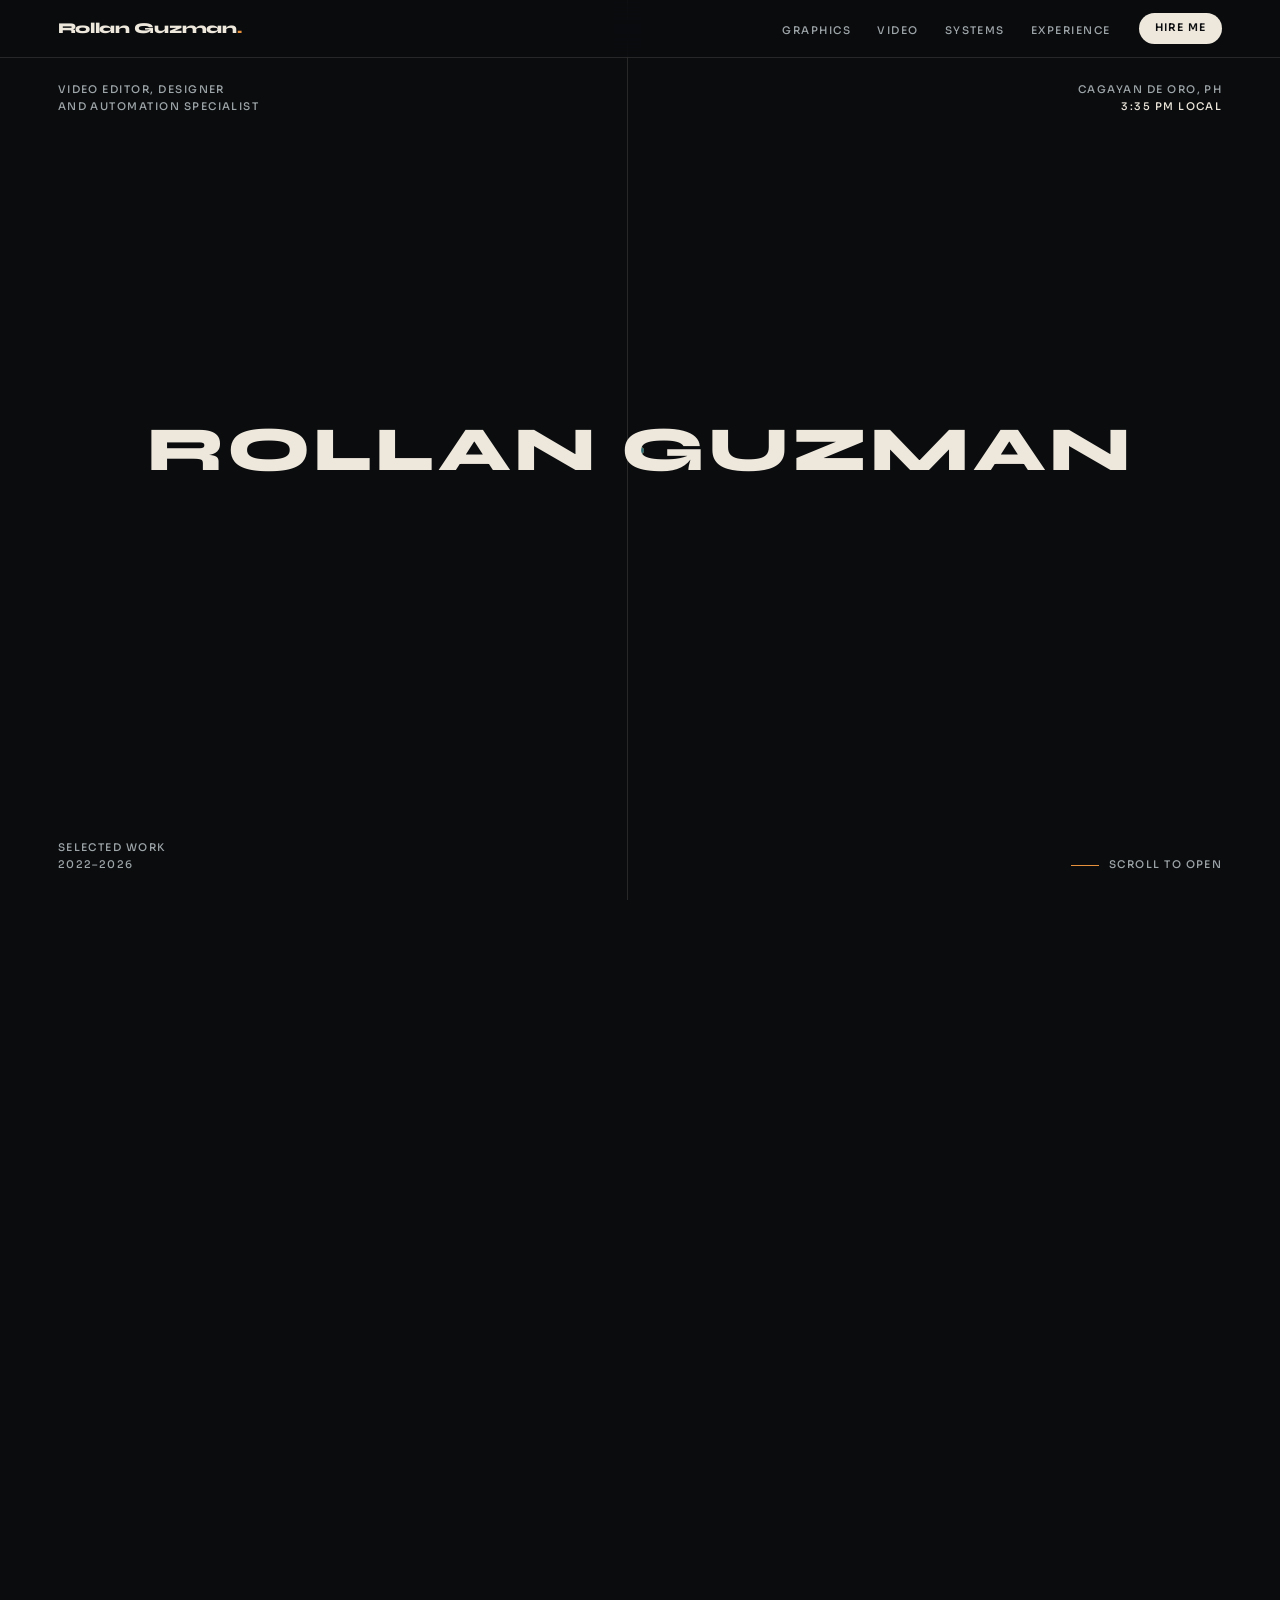
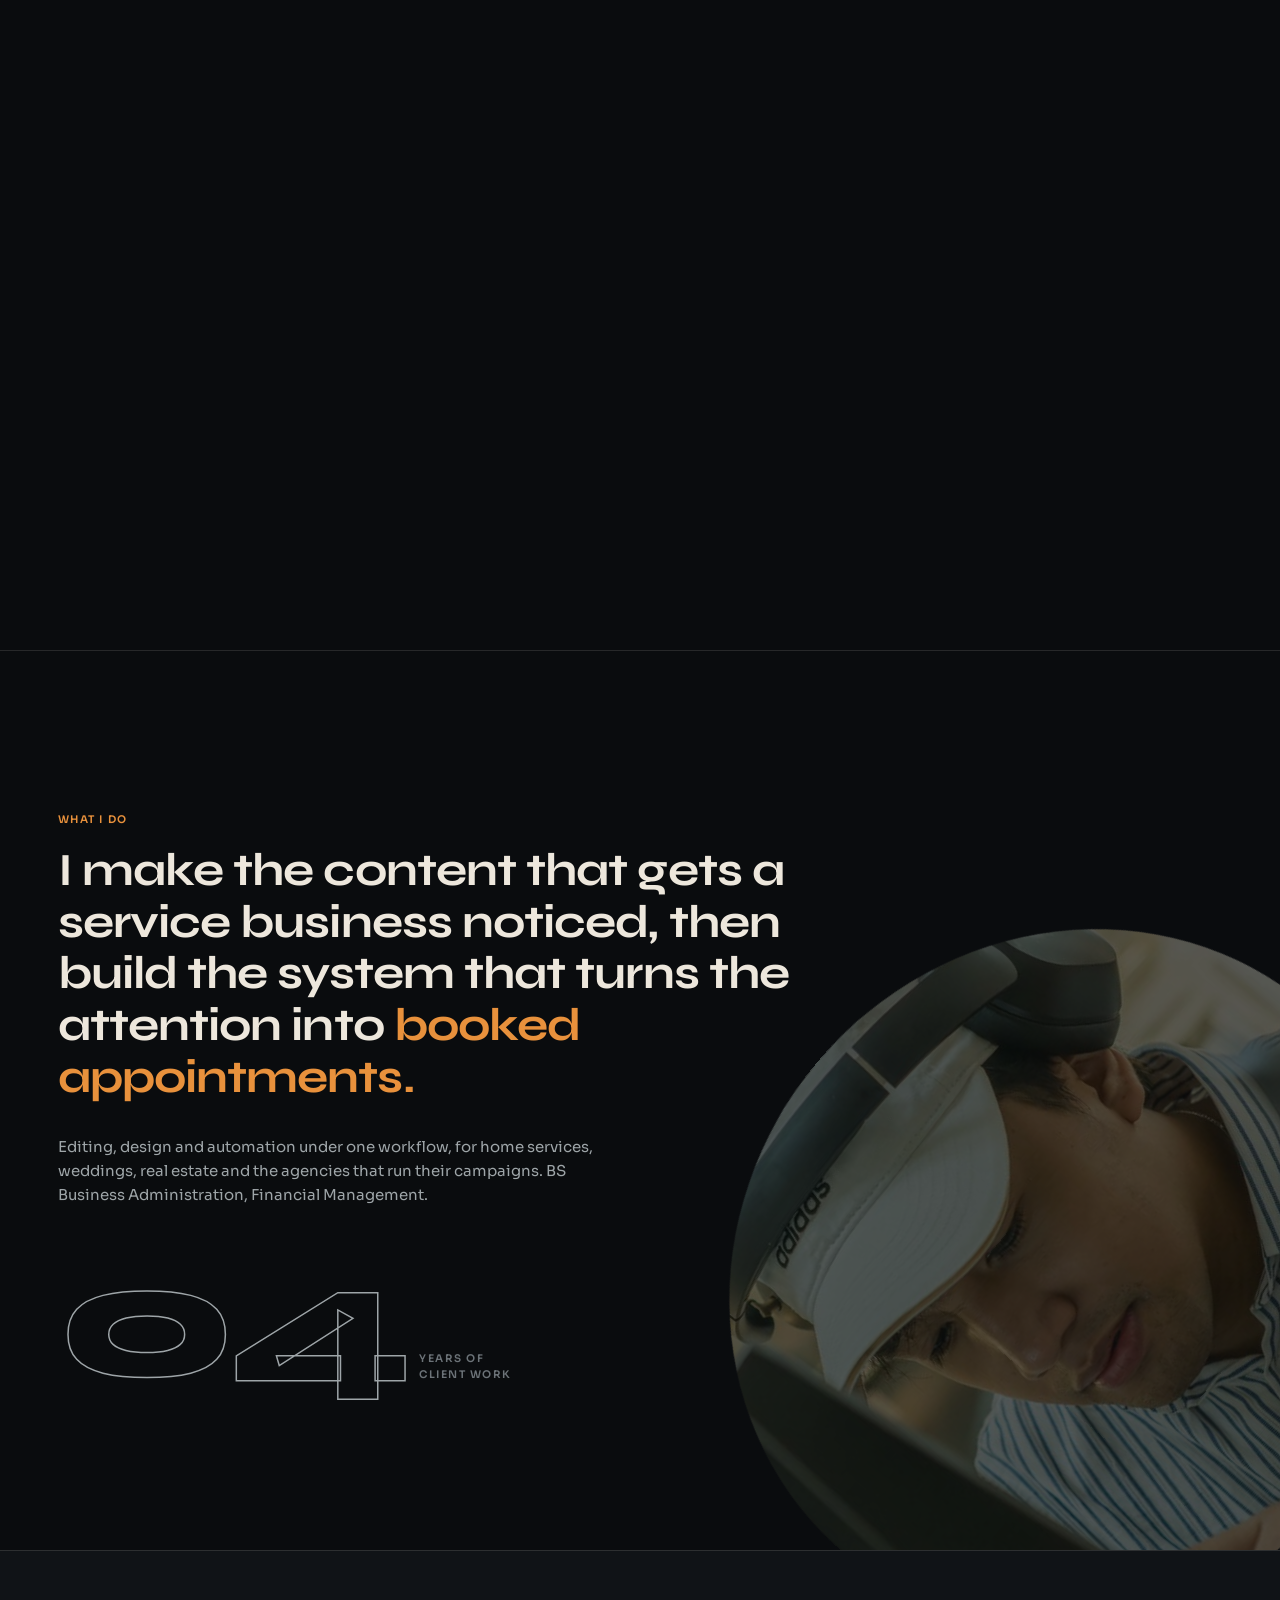
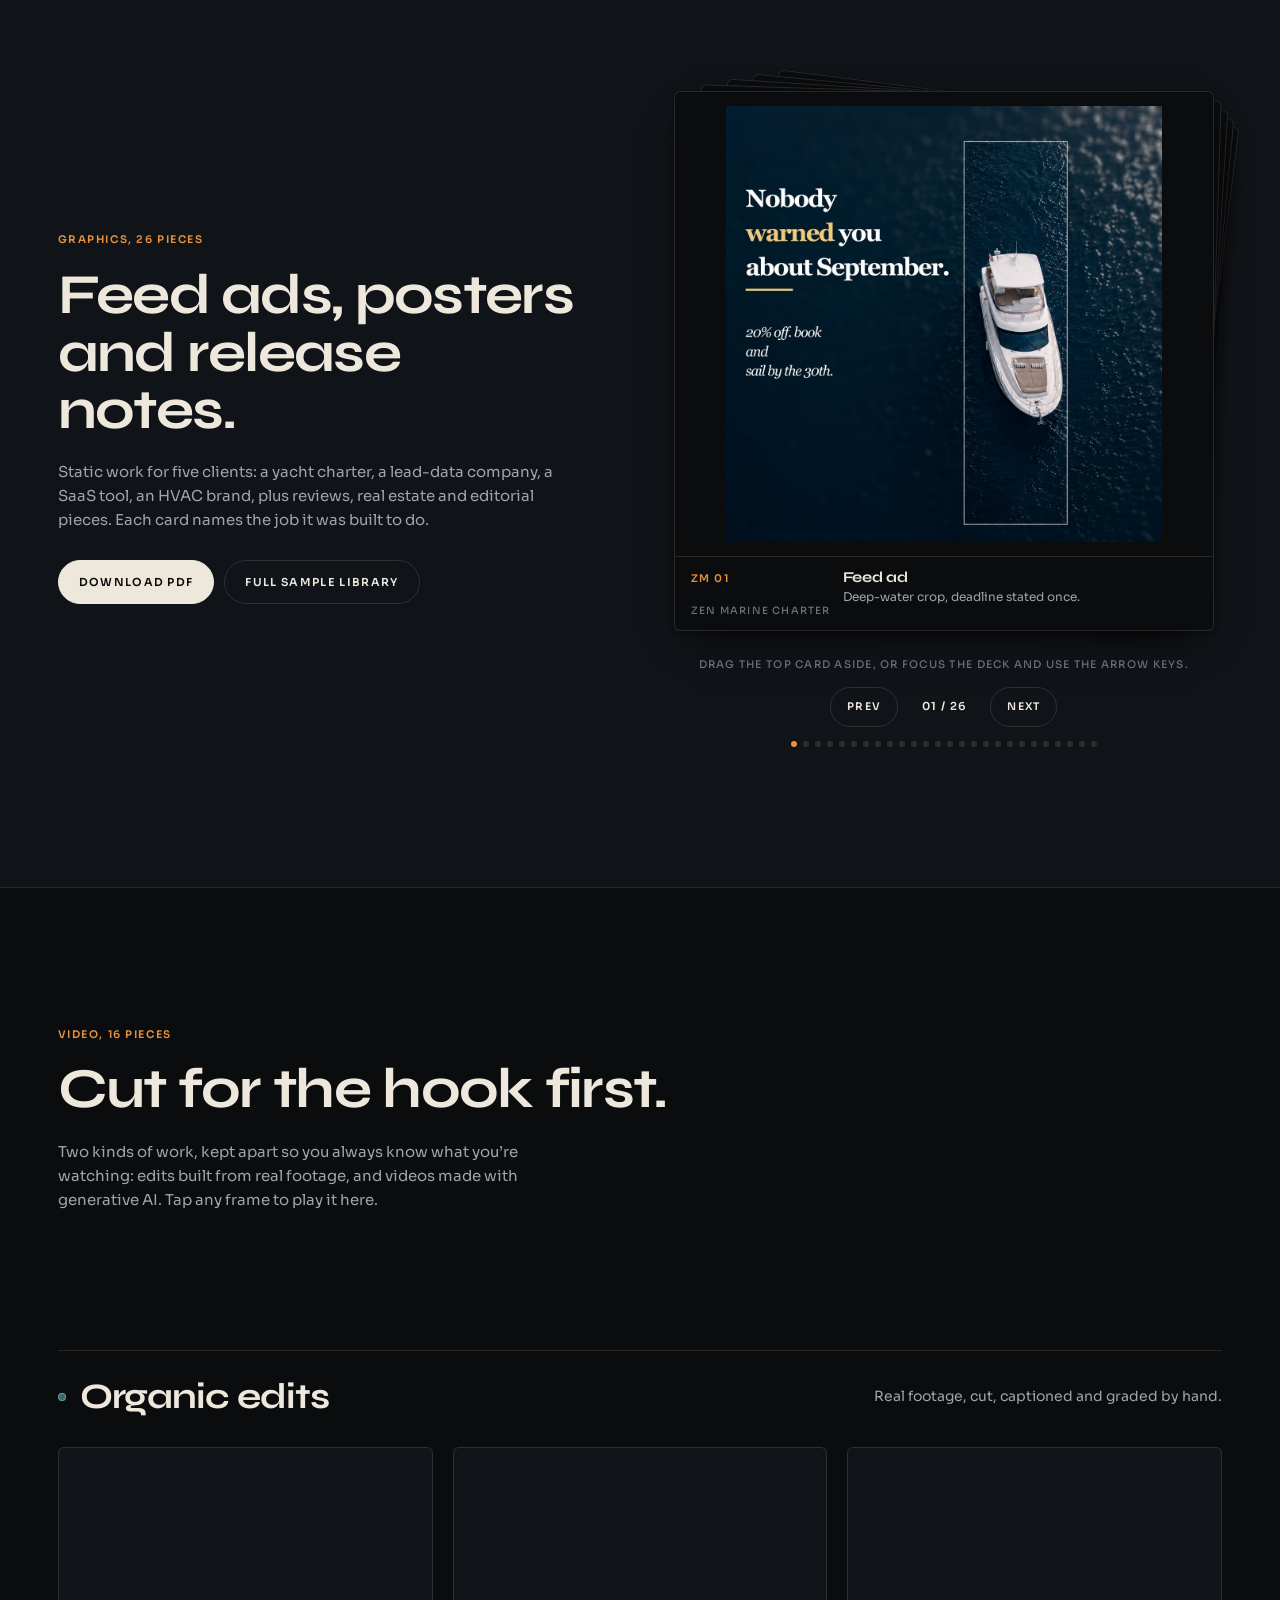
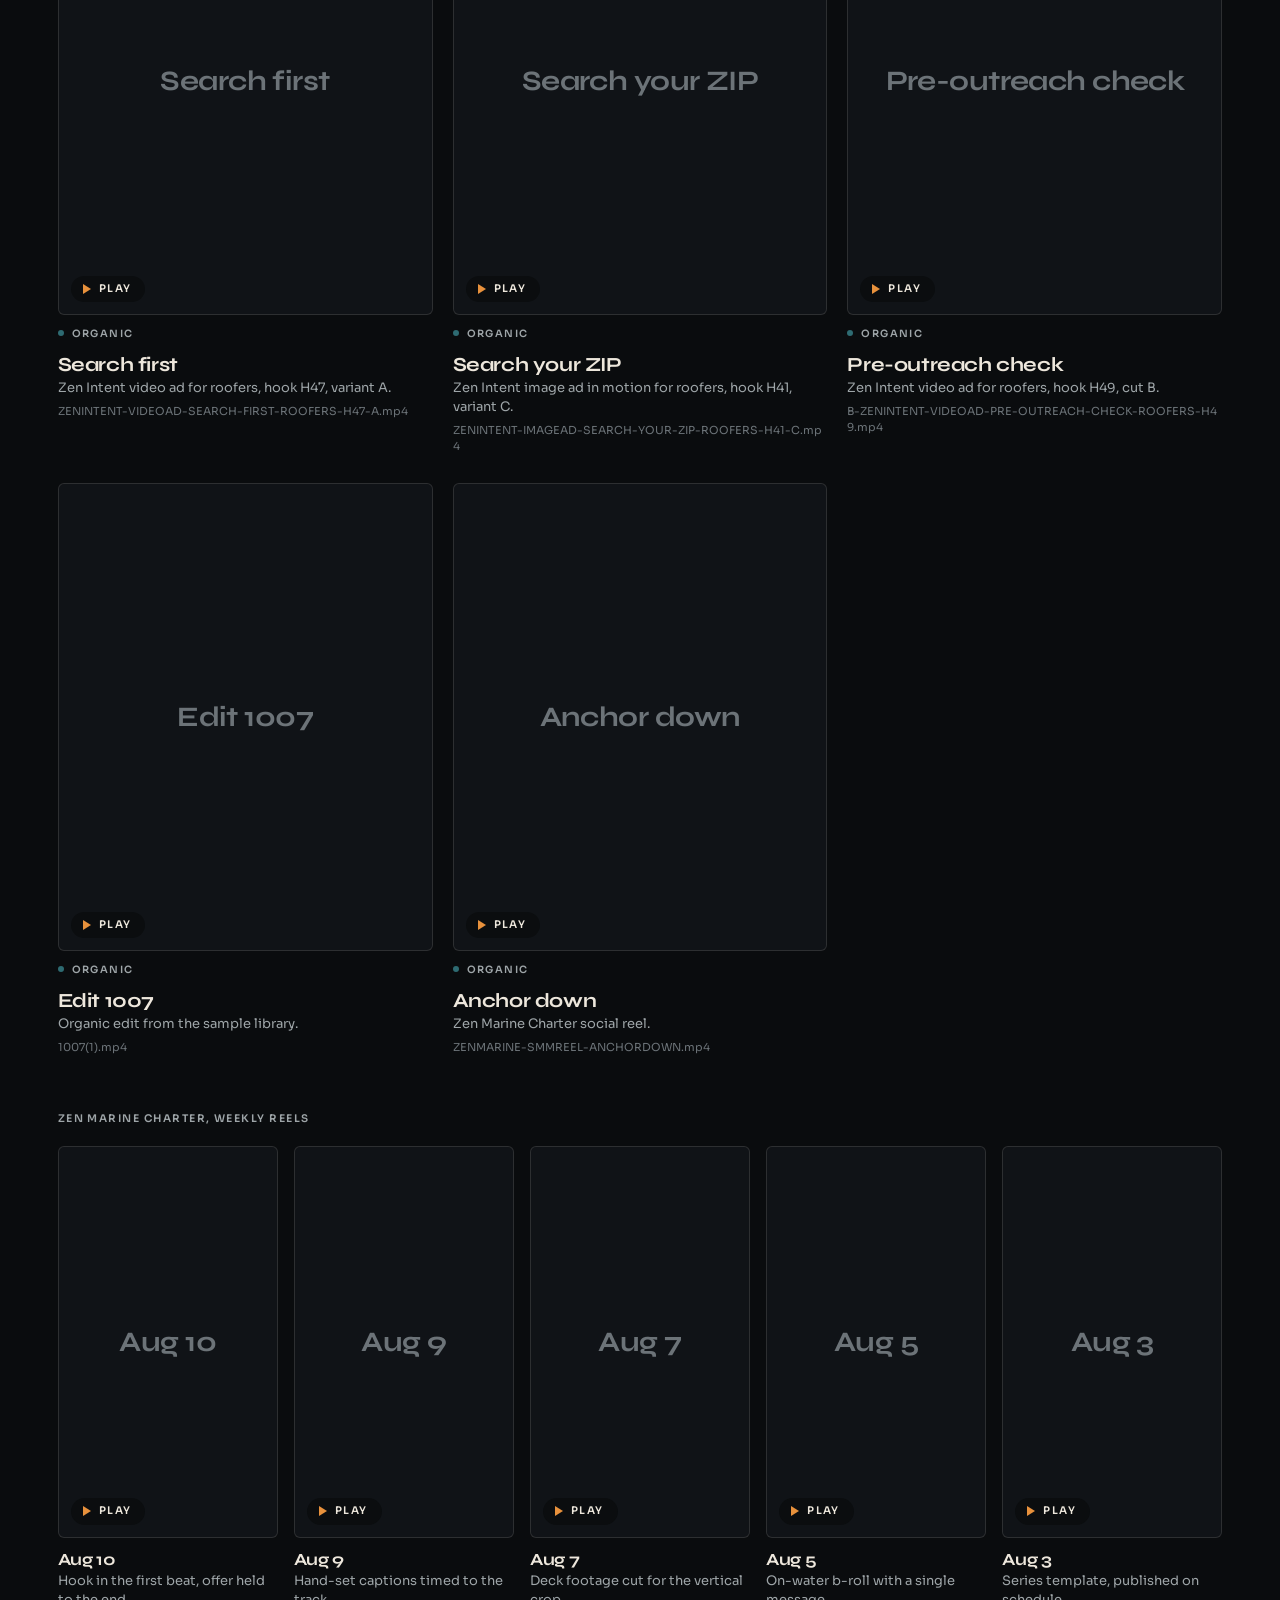
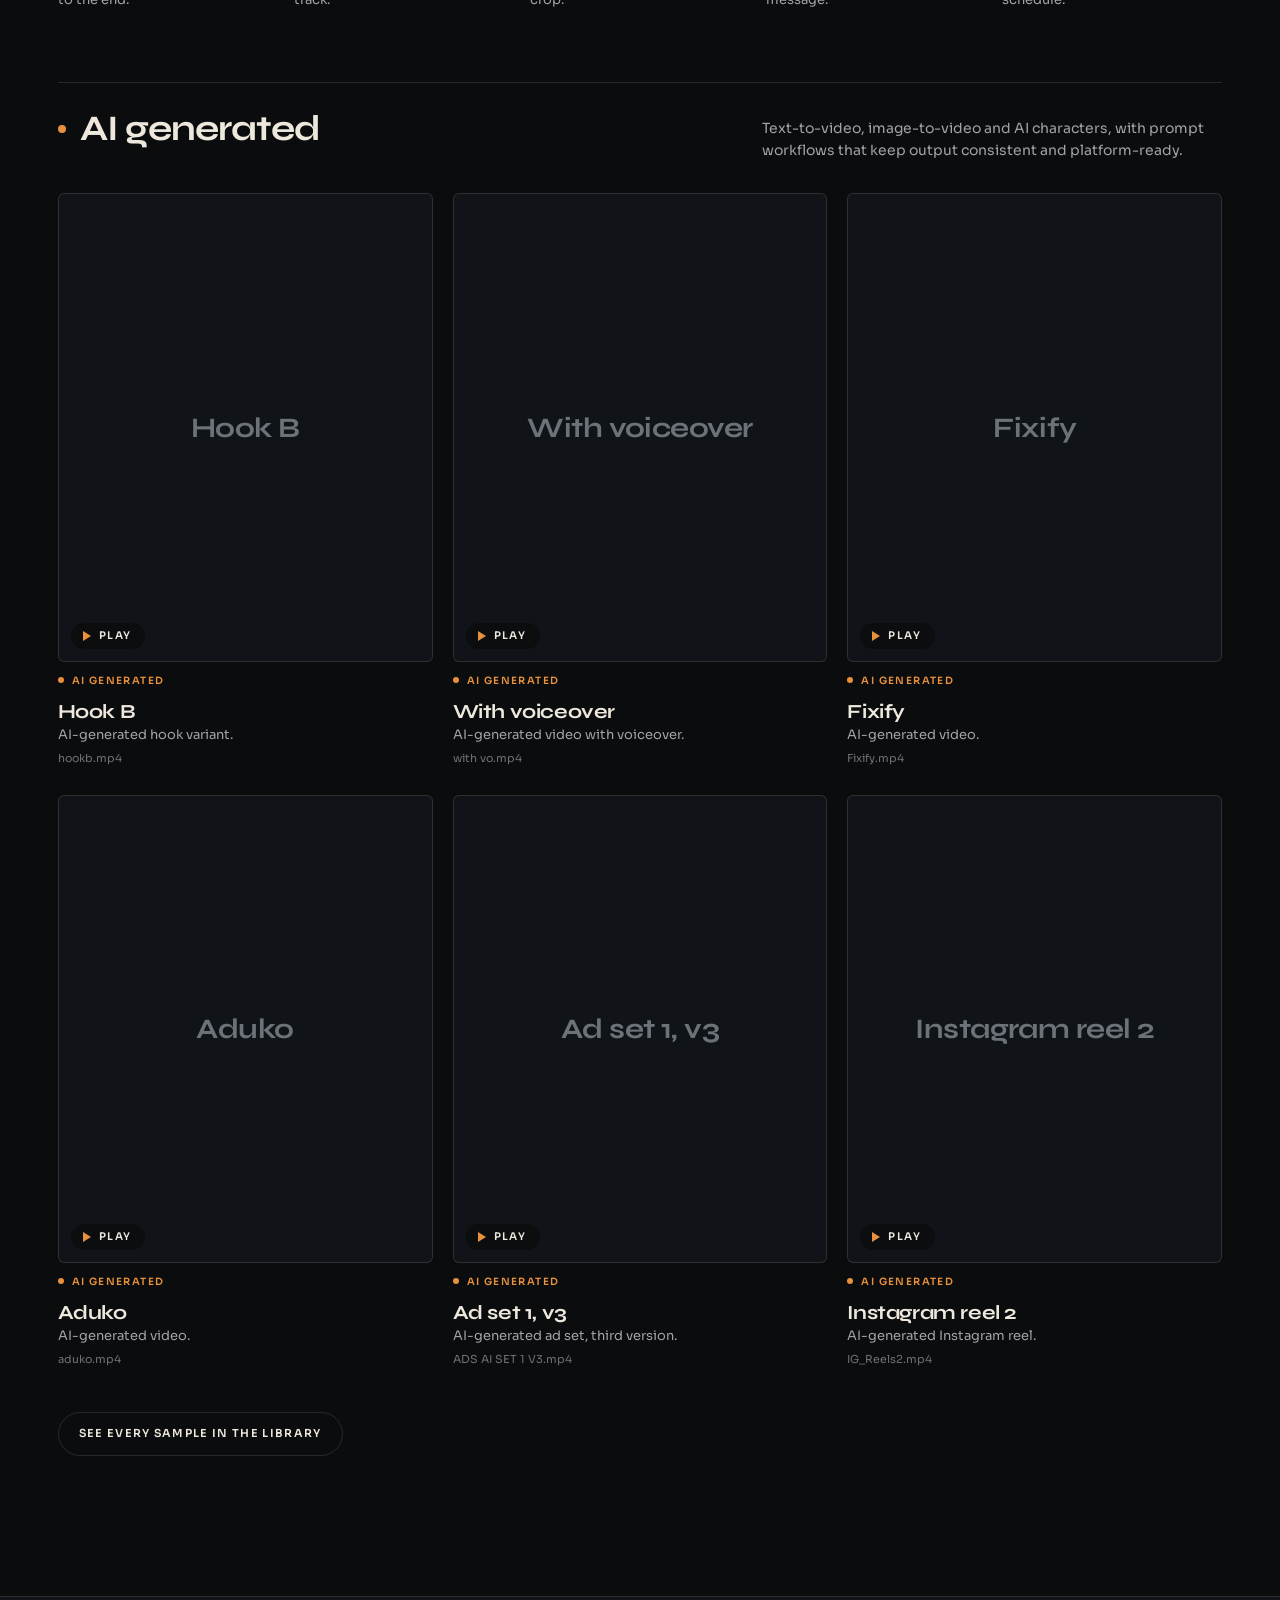
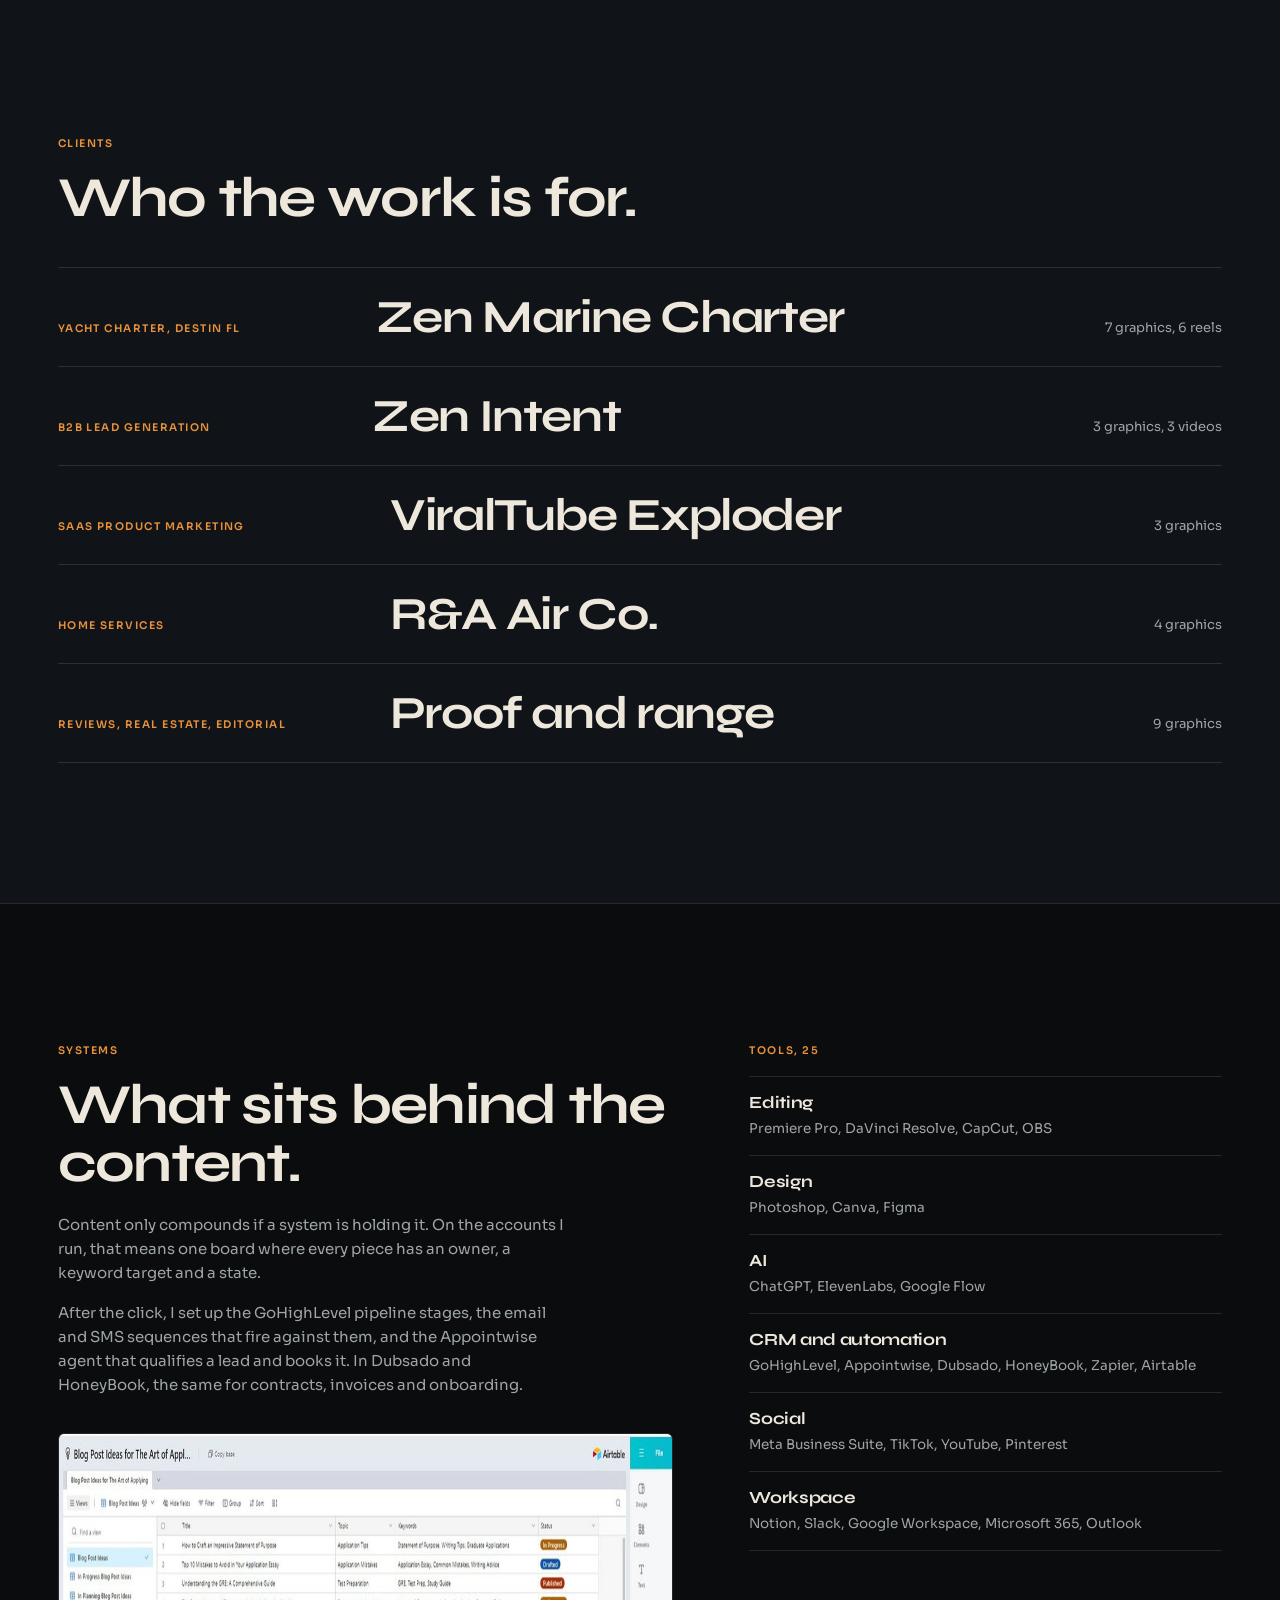
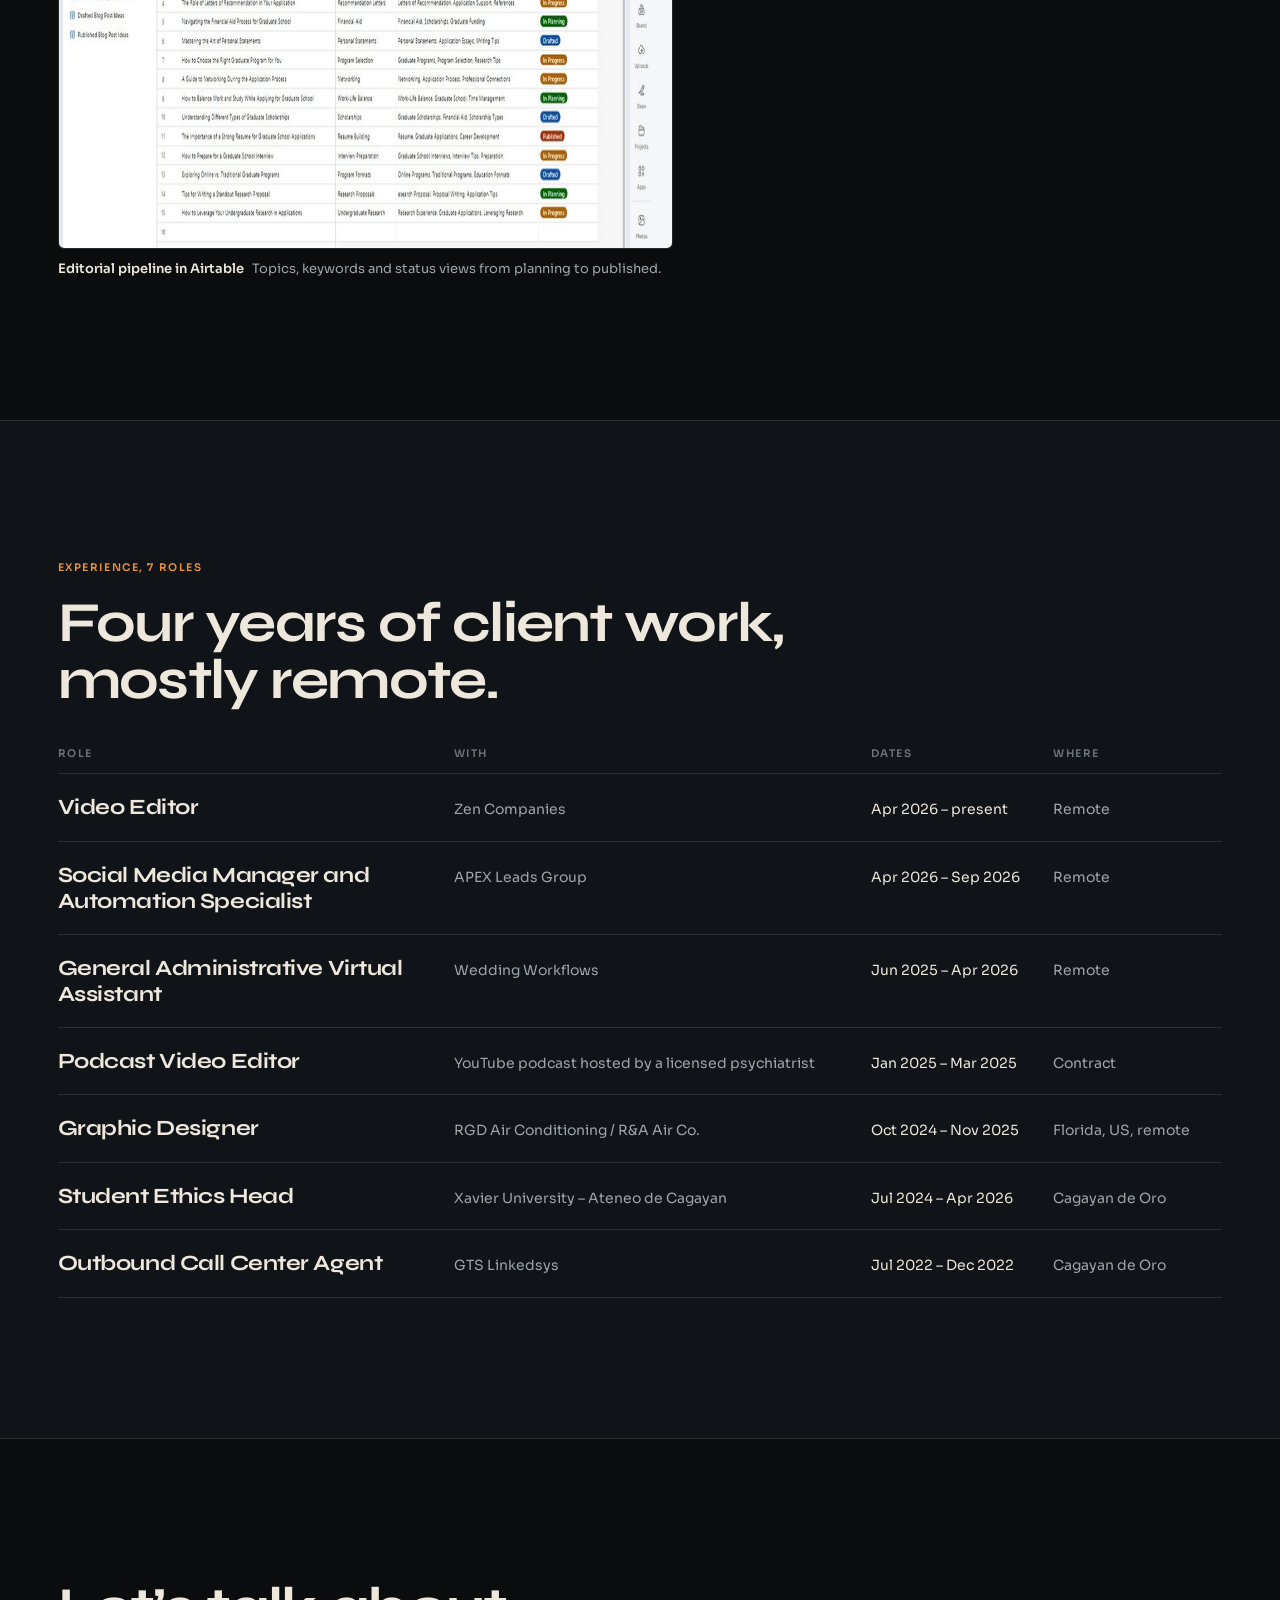
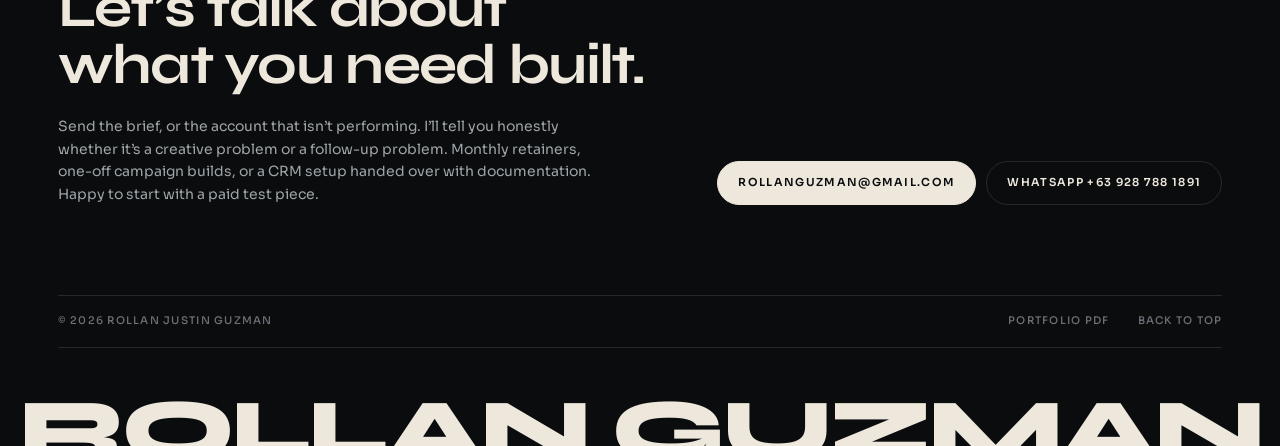
==== index.html @ 845d29d6 "Add files via upload" ====
<!doctype html>
<html lang="en">
<head>
<meta charset="utf-8">
<meta name="viewport" content="width=device-width, initial-scale=1, viewport-fit=cover">
<title>Rollan Justin Guzman — Video Editor, Designer &amp; Automation Specialist</title>
<meta name="description" content="Freelance video editor, graphic designer and CRM automation specialist. I make the content that gets a service business noticed, then build the system that turns attention into booked appointments.">
<link rel="canonical" href="https://rollanjustinguzman.github.io/">
<meta name="theme-color" content="#0A0C0E">
<meta property="og:type" content="website">
<meta property="og:url" content="https://rollanjustinguzman.github.io/">
<meta property="og:title" content="Rollan Justin Guzman — Creative &amp; Automation Portfolio">
<meta property="og:description" content="Video editing, brand design, social management and CRM automation for service businesses.">
<meta property="og:image" content="https://rollanjustinguzman.github.io/assets/img/photo_cover.jpg">
<meta name="twitter:card" content="summary_large_image">
<link rel="icon" href="data:image/svg+xml,%3Csvg xmlns='http://www.w3.org/2000/svg' viewBox='0 0 32 32'%3E%3Crect width='32' height='32' fill='%230A0C0E'/%3E%3Ctext x='4' y='23' font-family='Arial' font-weight='900' font-size='19' fill='%23EDE7DC'%3ER%3C/text%3E%3Ccircle cx='25' cy='21' r='3' fill='%23E8913C'/%3E%3C/svg%3E">
<link rel="preload" href="assets/fonts/syne.woff2" as="font" type="font/woff2" crossorigin>
<script>if(!matchMedia('(prefers-reduced-motion: reduce)').matches)document.documentElement.classList.add('motion');</script>
<link rel="stylesheet" href="assets/css/site.css">
</head>
<body>
<a class="skip" href="#main">Skip to content</a>

<header class="nav" id="top">
  <a class="nav-mark" href="#top" aria-label="Rollan Guzman, back to top">Rollan Guzman<span>.</span></a>
  <nav aria-label="Primary">
    <ul>
      <li><a href="#work">Graphics</a></li>
      <li><a href="#reels">Video</a></li>
      <li><a href="#systems">Systems</a></li>
      <li><a href="#experience">Experience</a></li>
    </ul>
  </nav>
  <a class="pill" href="#contact">Hire me</a>
</header>

<main id="main">

<!-- PORTAL HERO -->
<section class="portal" aria-label="Rollan Justin Guzman">
  <div class="stage">
    <img class="portal-img" src="assets/img/photo_cover.jpg" alt="Portrait of Rollan Justin Guzman in front of a lit shoji screen" width="880" height="1100" fetchpriority="high">
    <div class="portal-wash" aria-hidden="true"></div>
    <div class="portal-veil" aria-hidden="true"></div>
    <div class="panel panel-l" aria-hidden="true"></div>
    <div class="panel panel-r" aria-hidden="true"></div>
    <span class="dot dot-a" aria-hidden="true"></span>
    <span class="dot dot-b" aria-hidden="true"></span>
    <h1 class="portal-title"><span class="half half-l">Rollan</span> <span class="half half-r">Guzman</span></h1>
    <p class="meta meta-tl">Video editor, designer<br>and automation specialist</p>
    <p class="meta meta-tr">Cagayan de Oro, PH<br><span id="clock">Local time</span></p>
    <p class="meta meta-bl">Selected work<br>2022–2026</p>
    <p class="meta meta-br">Scroll to open</p>
  </div>
</section>

<!-- STATEMENT -->
<section class="fold" id="about">
  <div class="fold-inner">
    <p class="label reveal">What I do</p>
    <p class="statement reveal">I make the content that gets a service business noticed, then build the system that turns the attention into <em>booked appointments.</em></p>
    <p class="fold-note reveal">Editing, design and automation under one workflow, for home services, weddings, real estate and the agencies that run their campaigns. BS Business Administration, Financial Management.</p>
    <div class="index reveal" aria-label="Four years of client work"><span class="index-num" aria-hidden="true">04</span><span class="index-cap">years of<br>client work</span></div>
  </div>
  <img class="orb" src="assets/img/photo_wide.jpg" alt="" width="1200" height="674" loading="lazy">
</section>

<!-- GRAPHICS DECK -->
<section class="releases" id="work">
  <div class="rel-copy">
    <p class="label reveal">Graphics, 26 pieces</p>
    <h2 class="h2 reveal">Feed ads, posters and release notes.</h2>
    <p class="lede reveal">Static work for five clients: a yacht charter, a lead-data company, a SaaS tool, an HVAC brand, plus reviews, real estate and editorial pieces. Each card names the job it was built to do.</p>
    <div class="btns reveal">
      <a class="btn btn-solid" href="assets/pdf/rollan-guzman-portfolio.pdf" target="_blank" rel="noopener">Download PDF</a>
      <a class="btn" href="https://drive.google.com/drive/folders/10nQy8GcR4z_6_wf2hoM9pNLpjcJK8HDm?usp=drive_link" target="_blank" rel="noopener">Full sample library</a>
    </div>
  </div>

  <div class="deck-wrap">
    <div class="deck" id="deck" tabindex="0" role="region" aria-roledescription="card deck" aria-label="Graphics deck. Use the left and right arrow keys to flip through.">
      <!-- ZM: Zen Marine Charter (7) -->
      <figure class="card"><div class="card-img"><img src="assets/img/zm_sept_dark.jpg" alt="September charter offer, dark water" draggable="false" loading="lazy"></div><figcaption><b>ZM 01</b><span class="c-t">Feed ad</span><span class="c-n">Deep-water crop, deadline stated once.</span><span class="c-c">Zen Marine Charter</span></figcaption></figure>
      <figure class="card"><div class="card-img"><img src="assets/img/zm_sept_gold.jpg" alt="September charter offer, golden hour" draggable="false" loading="lazy"></div><figcaption><b>ZM 02</b><span class="c-t">Warm variant</span><span class="c-n">Same copy, A/B tested against the cool version.</span><span class="c-c">Zen Marine Charter</span></figcaption></figure>
      <figure class="card"><div class="card-img"><img src="assets/img/zm_aerial.jpg" alt="Aerial yacht at speed with offer" draggable="false" loading="lazy"></div><figcaption><b>ZM 03</b><span class="c-t">Offer ad</span><span class="c-n">Discount carried as a caption, not a badge.</span><span class="c-c">Zen Marine Charter</span></figcaption></figure>
      <figure class="card"><div class="card-img"><img src="assets/img/zm_vessel.jpg" alt="Whole vessel private charter ad" draggable="false" loading="lazy"></div><figcaption><b>ZM 04</b><span class="c-t">Private charter</span><span class="c-n">Sells exclusivity rather than price.</span><span class="c-c">Zen Marine Charter</span></figcaption></figure>
      <figure class="card"><div class="card-img"><img src="assets/img/zm_spec.jpg" alt="Lovin Life vessel spec card" draggable="false" loading="lazy"></div><figcaption><b>ZM 05</b><span class="c-t">Spec card</span><span class="c-n">Capacity, duration, crew and price up front.</span><span class="c-c">Zen Marine Charter</span></figcaption></figure>
      <figure class="card"><div class="card-img"><img src="assets/img/zm_story.jpg" alt="Weekend still open story ad" draggable="false" loading="lazy"></div><figcaption><b>ZM 06</b><span class="c-t">Story ad</span><span class="c-n">Notification format over customer footage.</span><span class="c-c">Zen Marine Charter</span></figcaption></figure>
      <figure class="card"><div class="card-img"><img src="assets/img/zm_banner.jpg" alt="Dream Yacht Facebook banner" draggable="false" loading="lazy"></div><figcaption><b>ZM 07</b><span class="c-t">Page banner</span><span class="c-n">Clears the profile photo and the mobile crop.</span><span class="c-c">Zen Marine Charter</span></figcaption></figure>
      <!-- ZI: Zen Intent (3) -->
      <figure class="card"><div class="card-img"><img src="assets/img/zi_price.jpg" alt="Priced per lead poster" draggable="false" loading="lazy"></div><figcaption><b>ZI 01</b><span class="c-t">Pricing post</span><span class="c-n">The number does the work.</span><span class="c-c">Zen Intent</span></figcaption></figure>
      <figure class="card"><div class="card-img"><img src="assets/img/zi_raw.jpg" alt="Lead teardown poster" draggable="false" loading="lazy"></div><figcaption><b>ZI 02</b><span class="c-t">Lead Teardown No. 2</span><span class="c-n">Recurring format with a series mark.</span><span class="c-c">Zen Intent</span></figcaption></figure>
      <figure class="card"><div class="card-img"><img src="assets/img/zi_icp.jpg" alt="ICP targeting spec poster" draggable="false" loading="lazy"></div><figcaption><b>ZI 03</b><span class="c-t">Targeting post</span><span class="c-n">One word in red carries the argument.</span><span class="c-c">Zen Intent</span></figcaption></figure>
      <!-- VT: ViralTube Exploder (3) -->
      <figure class="card"><div class="card-img"><img src="assets/img/vt_refine.jpg" alt="AI thumbnail refinement announcement" draggable="false" loading="lazy"></div><figcaption><b>VT 01</b><span class="c-t">Feature release</span><span class="c-n">Version badge, one feature, one benefit.</span><span class="c-c">ViralTube Exploder</span></figcaption></figure>
      <figure class="card"><div class="card-img"><img src="assets/img/vt_gallery.jpg" alt="Explore gallery announcement" draggable="false" loading="lazy"></div><figcaption><b>VT 02</b><span class="c-t">Feature release</span><span class="c-n">Same template, proving the system repeats.</span><span class="c-c">ViralTube Exploder</span></figcaption></figure>
      <figure class="card"><div class="card-img"><img src="assets/img/vt_120.jpg" alt="Thumbnail sizing educational post" draggable="false" loading="lazy"></div><figcaption><b>VT 03</b><span class="c-t">Educational post</span><span class="c-n">A real constraint shown to scale.</span><span class="c-c">ViralTube Exploder</span></figcaption></figure>
      <!-- RA: R&A Air Co. (4) -->
      <figure class="card"><div class="card-img"><img src="assets/img/d2.jpg" alt="Seasonal install offer graphic" draggable="false" loading="lazy"></div><figcaption><b>RA 01</b><span class="c-t">Seasonal offer</span><span class="c-n">Install promotion, one booking action.</span><span class="c-c">R&amp;A Air Co.</span></figcaption></figure>
      <figure class="card"><div class="card-img"><img src="assets/img/d4.jpg" alt="Paid ad about energy costs" draggable="false" loading="lazy"></div><figcaption><b>RA 02</b><span class="c-t">Paid ad</span><span class="c-n">Energy-cost angle for the Meta feed.</span><span class="c-c">R&amp;A Air Co.</span></figcaption></figure>
      <figure class="card"><div class="card-img"><img src="assets/img/d3.jpg" alt="Before and after coil replacement post" draggable="false" loading="lazy"></div><figcaption><b>RA 03</b><span class="c-t">Proof post</span><span class="c-n">Before and after a coil replacement.</span><span class="c-c">R&amp;A Air Co.</span></figcaption></figure>
      <figure class="card"><div class="card-img"><img src="assets/img/d5.jpg" alt="Energy efficiency tips carousel" draggable="false" loading="lazy"></div><figcaption><b>RA 04</b><span class="c-t">Educational carousel</span><span class="c-n">Maintenance tips built to earn saves.</span><span class="c-c">R&amp;A Air Co.</span></figcaption></figure>
      <!-- PR: Proof, awareness, range (9) -->
      <figure class="card"><div class="card-img"><img src="assets/img/d7.jpg" alt="Five star review graphic" draggable="false" loading="lazy"></div><figcaption><b>PR 01</b><span class="c-t">Review graphic</span><span class="c-n">Five-star quote over field photography.</span><span class="c-c">Proof and range</span></figcaption></figure>
      <figure class="card"><div class="card-img"><img src="assets/img/d8.jpg" alt="Customer testimonial graphic" draggable="false" loading="lazy"></div><figcaption><b>PR 02</b><span class="c-t">Review graphic</span><span class="c-n">Longer testimonial, named customer.</span><span class="c-c">Proof and range</span></figcaption></figure>
      <figure class="card"><div class="card-img"><img src="assets/img/d14.jpg" alt="HVAC services overview post" draggable="false" loading="lazy"></div><figcaption><b>PR 03</b><span class="c-t">Service overview</span><span class="c-n">Three services, one enquiry action.</span><span class="c-c">Proof and range</span></figcaption></figure>
      <figure class="card"><div class="card-img"><img src="assets/img/d6.jpg" alt="Indoor air quality awareness post" draggable="false" loading="lazy"></div><figcaption><b>PR 04</b><span class="c-t">Awareness post</span><span class="c-n">Indoor air quality explainer.</span><span class="c-c">Proof and range</span></figcaption></figure>
      <figure class="card"><div class="card-img"><img src="assets/img/d1.jpg" alt="Trivia engagement post" draggable="false" loading="lazy"></div><figcaption><b>PR 05</b><span class="c-t">Engagement post</span><span class="c-n">Trivia format written to lift comments.</span><span class="c-c">Proof and range</span></figcaption></figure>
      <figure class="card"><div class="card-img"><img src="assets/img/d9.jpg" alt="Thermostat settings question post" draggable="false" loading="lazy"></div><figcaption><b>PR 06</b><span class="c-t">Question post</span><span class="c-n">Thermostat settings, seasonal hook.</span><span class="c-c">Proof and range</span></figcaption></figure>
      <figure class="card"><div class="card-img"><img src="assets/img/d10.jpg" alt="Luxury real estate listing card" draggable="false" loading="lazy"></div><figcaption><b>PR 07</b><span class="c-t">Real estate</span><span class="c-n">Listing card with property features.</span><span class="c-c">Proof and range</span></figcaption></figure>
      <figure class="card"><div class="card-img"><img src="assets/img/d11.jpg" alt="New listing announcement" draggable="false" loading="lazy"></div><figcaption><b>PR 08</b><span class="c-t">Real estate</span><span class="c-n">New listing announcement.</span><span class="c-c">Proof and range</span></figcaption></figure>
      <figure class="card"><div class="card-img"><img src="assets/img/d12.jpg" alt="Editorial motivational poster" draggable="false" loading="lazy"></div><figcaption><b>PR 09</b><span class="c-t">Editorial poster</span><span class="c-n">Flat-colour type and illustration study.</span><span class="c-c">Proof and range</span></figcaption></figure>
    </div>
    <div class="deck-foot">
      <p class="hint">Drag the top card aside, or focus the deck and use the arrow keys.</p>
      <div class="deck-ctrl">
        <button class="arrow" type="button" data-dir="-1" aria-label="Previous graphic">Prev</button>
        <span class="count" id="count" aria-live="polite">01 / 26</span>
        <button class="arrow" type="button" data-dir="1" aria-label="Next graphic">Next</button>
      </div>
      <div class="dots" id="dots" aria-hidden="true"></div>
    </div>
  </div>
</section>

<!-- VIDEO -->
<section class="reels" id="reels">
  <div class="reels-head">
    <p class="label reveal">Video, 16 pieces</p>
    <h2 class="h2 reveal">Cut for the hook first.</h2>
    <p class="lede reveal">Two kinds of work, kept apart so you always know what you’re watching: edits built from real footage, and videos made with generative AI. Tap any frame to play it here.</p>
    <nav class="vtabs reveal" aria-label="Video groups"><a href="#organic"><i class="vdot vdot-o"></i>Organic, 10</a><a href="#ai"><i class="vdot vdot-a"></i>AI generated, 6</a></nav>
  </div>

  <div class="vgroup" id="organic">
    <div class="vgroup-head"><h3><i class="vdot vdot-o"></i>Organic edits</h3><p>Real footage, cut, captioned and graded by hand.</p></div>
    <ol class="feat-row">
    <li class="reel feature"><button class="reel-play" type="button" data-id="1CbhDx20NnclmAOkKmsxrgKBGWXA8sFQW" data-title="Search first"><span class="reel-date">Search first</span><img src="https://drive.google.com/thumbnail?id=1CbhDx20NnclmAOkKmsxrgKBGWXA8sFQW&amp;sz=w640" alt="" loading="lazy"><span class="play">Play</span></button><span class="tag">Organic</span><p><b>Search first</b>Zen Intent video ad for roofers, hook H47, variant A.</p><p class="file">ZENINTENT-VIDEOAD-SEARCH-FIRST-ROOFERS-H47-A.mp4</p></li>
    <li class="reel feature"><button class="reel-play" type="button" data-id="1bcJE0ZUu57paVNzKkM8r5KFHy5RmE-Hg" data-title="Search your ZIP"><span class="reel-date">Search your ZIP</span><img src="https://drive.google.com/thumbnail?id=1bcJE0ZUu57paVNzKkM8r5KFHy5RmE-Hg&amp;sz=w640" alt="" loading="lazy"><span class="play">Play</span></button><span class="tag">Organic</span><p><b>Search your ZIP</b>Zen Intent image ad in motion for roofers, hook H41, variant C.</p><p class="file">ZENINTENT-IMAGEAD-SEARCH-YOUR-ZIP-ROOFERS-H41-C.mp4</p></li>
    <li class="reel feature"><button class="reel-play" type="button" data-id="1m_W7Vi2SUEUKq94vOVFdxP8PE5U8i7Gh" data-title="Pre-outreach check"><span class="reel-date">Pre-outreach check</span><img src="https://drive.google.com/thumbnail?id=1m_W7Vi2SUEUKq94vOVFdxP8PE5U8i7Gh&amp;sz=w640" alt="" loading="lazy"><span class="play">Play</span></button><span class="tag">Organic</span><p><b>Pre-outreach check</b>Zen Intent video ad for roofers, hook H49, cut B.</p><p class="file">B-ZENINTENT-VIDEOAD-PRE-OUTREACH-CHECK-ROOFERS-H49.mp4</p></li>
    <li class="reel feature"><button class="reel-play" type="button" data-id="1aFbz4IZ2mroT5ckrdswl9-eaeHIhHVVz" data-title="Edit 1007"><span class="reel-date">Edit 1007</span><img src="https://drive.google.com/thumbnail?id=1aFbz4IZ2mroT5ckrdswl9-eaeHIhHVVz&amp;sz=w640" alt="" loading="lazy"><span class="play">Play</span></button><span class="tag">Organic</span><p><b>Edit 1007</b>Organic edit from the sample library.</p><p class="file">1007(1).mp4</p></li>
    <li class="reel feature"><button class="reel-play" type="button" data-id="1R6PYGBEZ28tpK15M9zUVMe8ODWCLfsZ8" data-title="Anchor down"><span class="reel-date">Anchor down</span><img src="https://drive.google.com/thumbnail?id=1R6PYGBEZ28tpK15M9zUVMe8ODWCLfsZ8&amp;sz=w640" alt="" loading="lazy"><span class="play">Play</span></button><span class="tag">Organic</span><p><b>Anchor down</b>Zen Marine Charter social reel.</p><p class="file">ZENMARINE-SMMREEL-ANCHORDOWN.mp4</p></li>
    </ol>
    <h4 class="sub">Zen Marine Charter, weekly reels</h4>
    <ol class="reel-row">
    <li class="reel"><button class="reel-play" type="button" data-id="1w_a3ShHoQ3h48ND0_RqntgLIAjDjCsFe" data-title="Aug 10 reel"><span class="reel-date">Aug 10</span><img src="https://drive.google.com/thumbnail?id=1w_a3ShHoQ3h48ND0_RqntgLIAjDjCsFe&amp;sz=w480" alt="" loading="lazy"><span class="play">Play</span></button><p><b>Aug 10</b>Hook in the first beat, offer held to the end.</p></li>
    <li class="reel"><button class="reel-play" type="button" data-id="1AVE_xRFkeKArLhD3RQOlncNw6OxgjLu4" data-title="Aug 9 reel"><span class="reel-date">Aug 9</span><img src="https://drive.google.com/thumbnail?id=1AVE_xRFkeKArLhD3RQOlncNw6OxgjLu4&amp;sz=w480" alt="" loading="lazy"><span class="play">Play</span></button><p><b>Aug 9</b>Hand-set captions timed to the track.</p></li>
    <li class="reel"><button class="reel-play" type="button" data-id="1KpBAWNv-kESniQKRT6e1c21FZBMg8DK_" data-title="Aug 7 reel"><span class="reel-date">Aug 7</span><img src="https://drive.google.com/thumbnail?id=1KpBAWNv-kESniQKRT6e1c21FZBMg8DK_&amp;sz=w480" alt="" loading="lazy"><span class="play">Play</span></button><p><b>Aug 7</b>Deck footage cut for the vertical crop.</p></li>
    <li class="reel"><button class="reel-play" type="button" data-id="1M1H4JEqCwwNWX2GX_J83NJHvkU7sn_0z" data-title="Aug 5 reel"><span class="reel-date">Aug 5</span><img src="https://drive.google.com/thumbnail?id=1M1H4JEqCwwNWX2GX_J83NJHvkU7sn_0z&amp;sz=w480" alt="" loading="lazy"><span class="play">Play</span></button><p><b>Aug 5</b>On-water b-roll with a single message.</p></li>
    <li class="reel"><button class="reel-play" type="button" data-id="1mjG_w9-a0Gohv_V76EZvX_1MPkYRHQS-" data-title="Aug 3 reel"><span class="reel-date">Aug 3</span><img src="https://drive.google.com/thumbnail?id=1mjG_w9-a0Gohv_V76EZvX_1MPkYRHQS-&amp;sz=w480" alt="" loading="lazy"><span class="play">Play</span></button><p><b>Aug 3</b>Series template, published on schedule.</p></li>
    </ol>
  </div>

  <div class="vgroup" id="ai">
    <div class="vgroup-head"><h3><i class="vdot vdot-a"></i>AI generated</h3><p>Text-to-video, image-to-video and AI characters, with prompt workflows that keep output consistent and platform-ready.</p></div>
    <ol class="feat-row">
    <li class="reel feature"><button class="reel-play" type="button" data-id="1riC6Najcm519KOAR5LWFT6mJGBhuOKMU" data-title="Hook B"><span class="reel-date">Hook B</span><img src="https://drive.google.com/thumbnail?id=1riC6Najcm519KOAR5LWFT6mJGBhuOKMU&amp;sz=w640" alt="" loading="lazy"><span class="play">Play</span></button><span class="tag tag-ai">AI generated</span><p><b>Hook B</b>AI-generated hook variant.</p><p class="file">hookb.mp4</p></li>
    <li class="reel feature"><button class="reel-play" type="button" data-id="1veqyeWC4hwebbvxj87fEyGVMGeE2KozG" data-title="With voiceover"><span class="reel-date">With voiceover</span><img src="https://drive.google.com/thumbnail?id=1veqyeWC4hwebbvxj87fEyGVMGeE2KozG&amp;sz=w640" alt="" loading="lazy"><span class="play">Play</span></button><span class="tag tag-ai">AI generated</span><p><b>With voiceover</b>AI-generated video with voiceover.</p><p class="file">with vo.mp4</p></li>
    <li class="reel feature"><button class="reel-play" type="button" data-id="14VHTwKMNOZ1xBnLZETfC8dnpL_dXgI6_" data-title="Fixify"><span class="reel-date">Fixify</span><img src="https://drive.google.com/thumbnail?id=14VHTwKMNOZ1xBnLZETfC8dnpL_dXgI6_&amp;sz=w640" alt="" loading="lazy"><span class="play">Play</span></button><span class="tag tag-ai">AI generated</span><p><b>Fixify</b>AI-generated video.</p><p class="file">Fixify.mp4</p></li>
    <li class="reel feature"><button class="reel-play" type="button" data-id="1dYcFv7f0pIHy03z_pnDIs-ddu9kdgzgU" data-title="Aduko"><span class="reel-date">Aduko</span><img src="https://drive.google.com/thumbnail?id=1dYcFv7f0pIHy03z_pnDIs-ddu9kdgzgU&amp;sz=w640" alt="" loading="lazy"><span class="play">Play</span></button><span class="tag tag-ai">AI generated</span><p><b>Aduko</b>AI-generated video.</p><p class="file">aduko.mp4</p></li>
    <li class="reel feature"><button class="reel-play" type="button" data-id="16rQ8giLzNxHiKbwJtyHwvbAUUD_58HQG" data-title="Ad set 1, v3"><span class="reel-date">Ad set 1, v3</span><img src="https://drive.google.com/thumbnail?id=16rQ8giLzNxHiKbwJtyHwvbAUUD_58HQG&amp;sz=w640" alt="" loading="lazy"><span class="play">Play</span></button><span class="tag tag-ai">AI generated</span><p><b>Ad set 1, v3</b>AI-generated ad set, third version.</p><p class="file">ADS AI SET 1 V3.mp4</p></li>
    <li class="reel feature"><button class="reel-play" type="button" data-id="1cRTgbsMV4XZaCSoSauw2xSl9d7reQfZO" data-title="Instagram reel 2"><span class="reel-date">Instagram reel 2</span><img src="https://drive.google.com/thumbnail?id=1cRTgbsMV4XZaCSoSauw2xSl9d7reQfZO&amp;sz=w640" alt="" loading="lazy"><span class="play">Play</span></button><span class="tag tag-ai">AI generated</span><p><b>Instagram reel 2</b>AI-generated Instagram reel.</p><p class="file">IG_Reels2.mp4</p></li>
    </ol>
  </div>

  <p class="more"><a class="btn" href="https://drive.google.com/drive/folders/10nQy8GcR4z_6_wf2hoM9pNLpjcJK8HDm?usp=drive_link" target="_blank" rel="noopener">See every sample in the library</a></p>
</section>

<!-- ROSTER -->
<section class="roster" aria-labelledby="roster-h">
  <p class="label reveal">Clients</p>
  <h2 class="h2 reveal" id="roster-h">Who the work is for.</h2>
  <ul class="rows">
    <li class="row reveal"><span class="r-label">Yacht charter, Destin FL</span><span class="r-name">Zen Marine Charter</span><span class="r-count">7 graphics, 6 reels</span></li>
    <li class="row reveal"><span class="r-label">B2B lead generation</span><span class="r-name">Zen Intent</span><span class="r-count">3 graphics, 3 videos</span></li>
    <li class="row reveal"><span class="r-label">SaaS product marketing</span><span class="r-name">ViralTube Exploder</span><span class="r-count">3 graphics</span></li>
    <li class="row reveal"><span class="r-label">Home services</span><span class="r-name">R&amp;A Air Co.</span><span class="r-count">4 graphics</span></li>
    <li class="row reveal"><span class="r-label">Reviews, real estate, editorial</span><span class="r-name">Proof and range</span><span class="r-count">9 graphics</span></li>
  </ul>
</section>

<!-- SYSTEMS -->
<section class="systems" id="systems">
  <div class="sys-copy">
    <p class="label reveal">Systems</p>
    <h2 class="h2 reveal">What sits behind the content.</h2>
    <p class="lede reveal">Content only compounds if a system is holding it. On the accounts I run, that means one board where every piece has an owner, a keyword target and a state.</p>
    <p class="lede reveal">After the click, I set up the GoHighLevel pipeline stages, the email and SMS sequences that fire against them, and the Appointwise agent that qualifies a lead and books it. In Dubsado and HoneyBook, the same for contracts, invoices and onboarding.</p>
    <figure class="sys-fig reveal"><img src="assets/img/sys.jpg" alt="Airtable editorial pipeline board" width="1100" height="416" loading="lazy"><figcaption><b>Editorial pipeline in Airtable</b>Topics, keywords and status views from planning to published.</figcaption></figure>
  </div>
  <div class="tools">
    <p class="label">Tools, 25</p>
    <dl>
      <div><dt>Editing</dt><dd>Premiere Pro, DaVinci Resolve, CapCut, OBS</dd></div>
      <div><dt>Design</dt><dd>Photoshop, Canva, Figma</dd></div>
      <div><dt>AI</dt><dd>ChatGPT, ElevenLabs, Google Flow</dd></div>
      <div><dt>CRM and automation</dt><dd>GoHighLevel, Appointwise, Dubsado, HoneyBook, Zapier, Airtable</dd></div>
      <div><dt>Social</dt><dd>Meta Business Suite, TikTok, YouTube, Pinterest</dd></div>
      <div><dt>Workspace</dt><dd>Notion, Slack, Google Workspace, Microsoft 365, Outlook</dd></div>
    </dl>
  </div>
</section>

<!-- DATES -->
<section class="dates" id="experience">
  <p class="label reveal">Experience, 7 roles</p>
  <h2 class="h2 reveal">Four years of client work, mostly remote.</h2>
  <div class="table-wrap">
    <table>
      <thead><tr><th scope="col">Role</th><th scope="col">With</th><th scope="col">Dates</th><th scope="col">Where</th></tr></thead>
      <tbody>
        <tr><th scope="row">Video Editor</th><td>Zen Companies</td><td>Apr 2026 – present</td><td>Remote</td></tr>
        <tr><th scope="row">Social Media Manager and Automation Specialist</th><td>APEX Leads Group</td><td>Apr 2026 – Sep 2026</td><td>Remote</td></tr>
        <tr><th scope="row">General Administrative Virtual Assistant</th><td>Wedding Workflows</td><td>Jun 2025 – Apr 2026</td><td>Remote</td></tr>
        <tr><th scope="row">Podcast Video Editor</th><td>YouTube podcast hosted by a licensed psychiatrist</td><td>Jan 2025 – Mar 2025</td><td>Contract</td></tr>
        <tr><th scope="row">Graphic Designer</th><td>RGD Air Conditioning / R&amp;A Air Co.</td><td>Oct 2024 – Nov 2025</td><td>Florida, US, remote</td></tr>
        <tr><th scope="row">Student Ethics Head</th><td>Xavier University – Ateneo de Cagayan</td><td>Jul 2024 – Apr 2026</td><td>Cagayan de Oro</td></tr>
        <tr><th scope="row">Outbound Call Center Agent</th><td>GTS Linkedsys</td><td>Jul 2022 – Dec 2022</td><td>Cagayan de Oro</td></tr>
      </tbody>
    </table>
  </div>
</section>

<!-- CLOSE -->
<section class="close" id="contact">
  <div class="close-top">
    <div>
      <h2 class="h2 close-h reveal">Let’s talk about what you need built.</h2>
      <p class="fine reveal">Send the brief, or the account that isn’t performing. I’ll tell you honestly whether it’s a creative problem or a follow-up problem. Monthly retainers, one-off campaign builds, or a CRM setup handed over with documentation. Happy to start with a paid test piece.</p>
    </div>
    <div class="btns close-btns reveal">
      <a class="btn btn-solid" href="mailto:rollanguzman@gmail.com">rollanguzman@gmail.com</a>
      <a class="btn" href="https://wa.me/639287881891" target="_blank" rel="noopener">WhatsApp +63 928 788 1891</a>
    </div>
  </div>
  <footer class="foot">
    <span>© 2026 Rollan Justin Guzman</span>
    <a href="assets/pdf/rollan-guzman-portfolio.pdf" target="_blank" rel="noopener">Portfolio PDF</a>
    <a href="#top">Back to top</a>
  </footer>
  <p class="big-mark" aria-hidden="true">Rollan Guzman</p>
</section>

</main>

<script src="assets/js/site.js" defer></script>
</body>
</html>
---- assets/css/site.css ----
/* Rollan Guzman — portal portfolio
   Palette: ground, ink and the two accents. Amber is sampled from the
   lamp-lit shoji in the portrait; teal sits in its shadows once the
   duotone wash is up. Accents are only ever type, a dot or a rule. */
@font-face { font-family: 'Syne'; src: url('../fonts/syne.woff2') format('woff2'); font-weight: 400 800; font-display: swap; }
@font-face { font-family: 'Sora'; src: url('../fonts/sora.woff2') format('woff2'); font-weight: 100 800; font-display: swap; }
:root {
  --ground: #0A0C0E;
  --ground-2: #101317;
  --ink: #EDE7DC;
  --ink-2: #9EA5A8;
  --muted: #6C7378;
  --amber: #E8913C;
  --teal: #2E6B72;
  --line: rgba(237, 231, 220, .13);
  --display: 'Syne', 'Arial Black', 'Helvetica Neue', Arial, sans-serif;
  --sans: 'Sora', 'Helvetica Neue', Arial, sans-serif;
  --pad: clamp(20px, 4.5vw, 64px);
  color-scheme: dark;
  box-sizing: border-box;
  padding-top: env(safe-area-inset-top, 0px);
  padding-bottom: env(safe-area-inset-bottom, 0px);
}
*, *::before, *::after { box-sizing: inherit; }
html { scroll-behavior: smooth; scroll-padding-top: 70px; }
@media (prefers-reduced-motion: reduce) { html { scroll-behavior: auto; } }
body {
  margin: 0; background: var(--ground); color: var(--ink);
  font-family: var(--sans); font-size: 16px; line-height: 1.6;
  -webkit-font-smoothing: antialiased; overflow-x: hidden;
}
img { max-width: 100%; display: block; }
a { color: inherit; }
:focus-visible { outline: 2px solid var(--amber); outline-offset: 3px; }
.skip { position: absolute; left: -999px; top: 8px; z-index: 100; background: var(--ink); color: var(--ground); padding: 8px 14px; }
.skip:focus { left: 8px; }

/* type */
.label {
  font: 600 10.5px/1.4 var(--sans); letter-spacing: .15em; text-transform: uppercase;
  color: var(--amber); margin: 0 0 18px;
}
.h2 {
  font: 700 clamp(30px, 4.4vw, 60px)/1.02 var(--display); letter-spacing: -.03em;
  margin: 0 0 22px; max-width: 16ch;
}
.lede { color: var(--ink-2); max-width: 46ch; margin: 0 0 16px; font-size: 15px; }
.btns { display: flex; flex-wrap: wrap; gap: 10px; margin-top: 28px; }
.btn {
  display: inline-flex; align-items: center; min-height: 44px; padding: 0 20px;
  border: 1px solid var(--line); border-radius: 999px; text-decoration: none;
  font: 600 11px/1 var(--sans); letter-spacing: .12em; text-transform: uppercase;
  transition: border-color .2s, color .2s, background .2s;
}
.btn:hover { border-color: var(--amber); color: var(--amber); }
.btn-solid { background: var(--ink); color: var(--ground); border-color: var(--ink); }
.btn-solid:hover { background: transparent; }

/* nav */
.nav {
  position: fixed; inset: 0 0 auto; z-index: 50; height: calc(58px + env(safe-area-inset-top, 0px));
  padding: env(safe-area-inset-top, 0px) var(--pad) 0;
  display: flex; align-items: center; gap: 28px;
  background: rgba(10, 12, 14, .72); backdrop-filter: blur(14px); -webkit-backdrop-filter: blur(14px);
  border-bottom: 1px solid var(--line);
}
.nav-mark { font: 800 15px/1 var(--display); letter-spacing: -.02em; text-decoration: none; margin-right: auto; }
.nav-mark span { color: var(--amber); }
.nav ul { list-style: none; display: flex; gap: 26px; margin: 0; padding: 0; }
.nav ul a { font: 500 10.5px/1 var(--sans); letter-spacing: .14em; text-transform: uppercase; text-decoration: none; color: var(--ink-2); transition: color .2s; }
.nav ul a:hover { color: var(--amber); }
.pill { font: 600 10.5px/1 var(--sans); letter-spacing: .12em; text-transform: uppercase; text-decoration: none; padding: 10px 16px; border-radius: 999px; background: var(--ink); color: var(--ground); }
.pill:hover { background: var(--amber); }
@media (max-width: 760px) { .nav ul { display: none; } }

/* ---------- portal hero ---------- */
.portal { position: relative; height: 250vh; }
.stage {
  position: sticky; top: 0; height: 100vh; height: 100svh; overflow: hidden; isolation: isolate;
  display: grid; place-items: center;
}
.portal-img {
  position: absolute; inset: 0; width: 100%; height: 100%; object-fit: cover; object-position: 50% 42%;
  filter: brightness(.62) contrast(1.08) saturate(.9);
  transform: scale(var(--img-s, 1)); will-change: transform;
}
.portal-wash {
  position: absolute; inset: 0; mix-blend-mode: overlay;
  background: linear-gradient(200deg, var(--amber) 10%, var(--teal) 85%);
  opacity: var(--wash, .38);
}
.portal-veil { position: absolute; inset: 0; background: radial-gradient(ellipse at 50% 45%, transparent 30%, rgba(10,12,14,.55) 70%, rgba(10,12,14,.92) 100%); }
.panel { position: absolute; top: 0; bottom: 0; width: 51%; background: var(--ground); will-change: transform; }
.panel-l { left: 0; transform: translateX(calc(var(--open, 1) * -105%)); border-right: 1px solid var(--line); }
.panel-r { right: 0; transform: translateX(calc(var(--open, 1) * 105%)); border-left: 1px solid var(--line); }
.dot { position: absolute; left: 50%; top: 50%; width: 7px; height: 7px; margin: -3.5px; border-radius: 50%; will-change: transform; }
.dot-a { background: var(--amber); transform: translate(calc(var(--open, 1) * -42vw), calc(var(--open, 1) * -36vh)); }
.dot-b { background: var(--teal); transform: translate(calc(var(--open, 1) * 42vw), calc(var(--open, 1) * 36vh)); }
.portal-title {
  position: relative; margin: 0; white-space: nowrap; text-transform: uppercase;
  font: 800 clamp(38px, 4.9vw, 96px)/.9 var(--display);
  letter-spacing: var(--track, -.03em);
  transform: scale(var(--title-s, 1.12)); will-change: transform, letter-spacing;
}
.half { display: inline-block; will-change: transform; }
.half-l { transform: translateX(calc(var(--open, 1) * -34%)); }
.half-r { transform: translateX(calc(var(--open, 1) * 34%)); }
.meta {
  position: absolute; margin: 0; z-index: 2;
  font: 500 10.5px/1.6 var(--sans); letter-spacing: .14em; text-transform: uppercase; color: var(--ink-2);
}
.meta-tl { top: 82px; left: var(--pad); }
.meta-tr { top: 82px; right: var(--pad); text-align: right; }
.meta-bl { bottom: 26px; left: var(--pad); }
.meta-br { bottom: 26px; right: var(--pad); }
.meta-br::before { content: ""; display: inline-block; width: 28px; height: 1px; background: var(--amber); vertical-align: middle; margin-right: 10px; }
#clock { color: var(--ink); }
@media (max-width: 600px) {
  .portal-title { font-size: 10.5vw; white-space: normal; text-align: center; line-height: .95; }
  .half { display: block; }
  .half-l { transform: translateX(calc(var(--open, 1) * -5%)); }
  .half-r { transform: translateX(calc(var(--open, 1) * 5%)); }
  .meta-tr, .meta-br { display: none; }
}

/* ---------- statement fold ---------- */
.fold { position: relative; min-height: 100vh; display: flex; align-items: center; padding: 120px var(--pad); overflow: hidden; border-top: 1px solid var(--line); }
.fold-inner { position: relative; z-index: 1; max-width: 1100px; }
.statement { font: 700 clamp(24px, 3.6vw, 52px)/1.12 var(--display); letter-spacing: -.02em; max-width: 22ch; margin: 0 0 32px; }
.statement em { font-style: normal; color: var(--amber); }
.fold-note { color: var(--ink-2); max-width: 52ch; margin: 0 0 48px; font-size: 15px; }
.index { display: flex; align-items: flex-end; gap: 16px; }
.index-num { font: 800 clamp(90px, 13vw, 190px)/.8 var(--display); letter-spacing: -.04em; color: transparent; -webkit-text-stroke: 1.5px var(--ink-2); }
.index-cap { font: 600 10.5px/1.5 var(--sans); letter-spacing: .14em; text-transform: uppercase; color: var(--muted); padding-bottom: 6px; }
.orb {
  position: absolute; right: -12vw; top: 50%; width: min(56vw, 720px); aspect-ratio: 1; object-fit: cover;
  border-radius: 50%; opacity: .32; margin-top: calc(min(56vw, 720px) / -2);
  transform: translateY(var(--orb-y, 0px)) rotate(var(--orb-r, 0deg)); will-change: transform;
}

/* ---------- releases / deck ---------- */
.releases {
  display: grid; grid-template-columns: minmax(0, 1fr) minmax(0, 1.05fr); gap: clamp(40px, 6vw, 100px);
  align-items: center; padding: 140px var(--pad); border-top: 1px solid var(--line); background: var(--ground-2);
}
.deck-wrap { width: 100%; max-width: 540px; justify-self: center; }
/* no-JS: a scrollable strip */
.deck { display: flex; gap: 14px; overflow-x: auto; scroll-snap-type: x mandatory; padding-bottom: 8px; }
.deck .card { flex: 0 0 82%; scroll-snap-align: start; }
.card { margin: 0; background: var(--ground); border: 1px solid var(--line); border-radius: 6px; overflow: hidden; aspect-ratio: 1; display: flex; flex-direction: column; }
.card-img { position: relative; flex: 1; min-height: 0; }
.card-img img { position: absolute; inset: 14px 14px 0; width: calc(100% - 28px); height: calc(100% - 14px); object-fit: contain; user-select: none; -webkit-user-drag: none; pointer-events: none; }
.card figcaption { flex: none; border-top: 1px solid var(--line); margin-top: 14px; display: grid; grid-template-columns: auto 1fr auto; column-gap: 12px; align-items: baseline; padding: 12px 16px 14px; font-size: 12px; line-height: 1.4; }
.card b { font: 600 10.5px/1 var(--sans); letter-spacing: .14em; color: var(--amber); }
.c-t { font: 700 15px/1.1 var(--display); letter-spacing: -.02em; }
.c-c { font: 500 10px/1 var(--sans); letter-spacing: .12em; text-transform: uppercase; color: var(--muted); text-align: right; }
.c-n { grid-column: 2 / 4; color: var(--ink-2); margin-top: 4px; }
/* JS deck */
.deck.is-deck { display: block; position: relative; aspect-ratio: 1; overflow: visible; touch-action: pan-y; padding: 0; cursor: grab; outline-offset: 10px; border-radius: 8px; }
.deck.is-deck.dragging { cursor: grabbing; }
.deck.is-deck .card {
  position: absolute; inset: 0; width: 100%;
  box-shadow: 0 18px 40px -18px rgba(0,0,0,.75), 0 2px 6px rgba(0,0,0,.35);
  transition: transform .45s cubic-bezier(.2,.7,.2,1), opacity .3s;
  will-change: transform;
}
.deck-foot { margin-top: 26px; display: grid; gap: 14px; justify-items: center; text-align: center; }
.hint { margin: 0; font: 500 10.5px/1.5 var(--sans); letter-spacing: .12em; text-transform: uppercase; color: var(--muted); }
.deck-ctrl { display: flex; align-items: center; gap: 14px; }
.arrow { background: none; color: var(--ink); border: 1px solid var(--line); border-radius: 999px; min-height: 40px; padding: 0 16px; font: 600 10.5px/1 var(--sans); letter-spacing: .12em; text-transform: uppercase; cursor: pointer; }
.arrow:hover { border-color: var(--amber); color: var(--amber); }
.count { font: 600 11px/1 var(--sans); letter-spacing: .12em; min-width: 64px; }
.dots { display: flex; flex-wrap: wrap; justify-content: center; gap: 6px; max-width: 320px; }
.dots i { width: 6px; height: 6px; border-radius: 50%; background: var(--line); transition: background .2s; }
.dots i.on { background: var(--amber); }
.no-deck .deck-foot { display: none; }
@media (max-width: 900px) { .releases { grid-template-columns: 1fr; padding: 100px var(--pad); } }

/* ---------- reels ---------- */
.reels { padding: 140px var(--pad); border-top: 1px solid var(--line); }
.reels-head { margin-bottom: 52px; }
.reel-row { list-style: none; margin: 0; padding: 0; display: grid; grid-template-columns: repeat(5, minmax(0, 1fr)); gap: 16px; }
.reel p { margin: 12px 0 0; font-size: 13px; line-height: 1.45; color: var(--ink-2); }
.reel p b { display: block; font: 700 17px/1.2 var(--display); letter-spacing: -.02em; color: var(--ink); margin-bottom: 2px; }
.reel-play, .reel iframe {
  display: block; width: 100%; aspect-ratio: 9 / 16; border: 1px solid var(--line); border-radius: 6px;
  background: var(--ground-2); overflow: hidden;
}
.reel-play { position: relative; padding: 0; cursor: pointer; color: var(--ink); }
.reel-date { position: absolute; inset: 0; display: grid; place-items: center; font: 700 clamp(20px, 2.2vw, 30px)/1 var(--display); letter-spacing: -.02em; color: var(--muted); }
.reel-play img { position: relative; width: 100%; height: 100%; object-fit: cover; opacity: .82; transition: opacity .25s; }
.reel-play:hover img { opacity: 1; }
.play {
  position: absolute; left: 12px; bottom: 12px; padding: 8px 14px 8px 12px; border-radius: 999px;
  background: rgba(10,12,14,.78); font: 600 10.5px/1 var(--sans); letter-spacing: .14em; text-transform: uppercase;
  display: inline-flex; align-items: center; gap: 8px;
}
.play::before { content: ""; border-left: 8px solid var(--amber); border-top: 5px solid transparent; border-bottom: 5px solid transparent; }
.stills { display: grid; grid-template-columns: 1fr 1fr; gap: 16px; margin-top: 56px; }
.stills figure { margin: 0; }
.stills img { width: 100%; border-radius: 6px; border: 1px solid var(--line); }
.stills figcaption, .sys-fig figcaption { margin-top: 10px; font-size: 13px; color: var(--ink-2); }
.stills b, .sys-fig b { color: var(--ink); font-weight: 600; margin-right: 8px; }
.more { margin: 44px 0 0; }
@media (max-width: 900px) {
  .reel-row { display: flex; overflow-x: auto; scroll-snap-type: x mandatory; padding-bottom: 8px; }
  .reel { flex: 0 0 62%; scroll-snap-align: start; }
  .stills { grid-template-columns: 1fr; }
}

/* ---------- roster ---------- */
.roster { padding: 140px var(--pad); border-top: 1px solid var(--line); background: var(--ground-2); }
.rows { list-style: none; margin: 40px 0 0; padding: 0; border-top: 1px solid var(--line); }
.row { display: grid; grid-template-columns: minmax(150px, 1fr) 2.4fr auto; gap: 24px; align-items: baseline; padding: 26px 0; border-bottom: 1px solid var(--line); }
.r-label { font: 600 10.5px/1.4 var(--sans); letter-spacing: .14em; text-transform: uppercase; color: var(--amber); }
.r-name { font: 700 clamp(24px, 3.6vw, 46px)/1 var(--display); letter-spacing: -.03em; }
.r-count { font-size: 13px; color: var(--ink-2); text-align: right; white-space: nowrap; }
@media (max-width: 700px) {
  .row { grid-template-columns: 1fr auto; row-gap: 10px; }
  .r-label { grid-column: 1 / -1; }
}

/* ---------- systems ---------- */
.systems { display: grid; grid-template-columns: 1.3fr 1fr; gap: clamp(40px, 6vw, 100px); padding: 140px var(--pad); border-top: 1px solid var(--line); }
.sys-fig { margin: 36px 0 0; }
.sys-fig img { border-radius: 6px; border: 1px solid var(--line); }
.tools dl { margin: 0; border-top: 1px solid var(--line); }
.tools dl div { padding: 16px 0; border-bottom: 1px solid var(--line); }
.tools dt { font: 700 17px/1.2 var(--display); letter-spacing: -.02em; margin-bottom: 4px; }
.tools dd { margin: 0; font-size: 13.5px; color: var(--ink-2); }
@media (max-width: 900px) { .systems { grid-template-columns: 1fr; } }

/* ---------- dates ---------- */
.dates { padding: 140px var(--pad); border-top: 1px solid var(--line); background: var(--ground-2); }
.dates .h2 { max-width: 20ch; }
.table-wrap { margin-top: 40px; overflow-x: auto; }
table { width: 100%; border-collapse: collapse; }
thead th { text-align: left; font: 600 10.5px/1 var(--sans); letter-spacing: .14em; text-transform: uppercase; color: var(--muted); padding: 0 16px 14px 0; border-bottom: 1px solid var(--line); }
tbody th, tbody td { text-align: left; vertical-align: baseline; padding: 20px 16px 20px 0; border-bottom: 1px solid var(--line); }
tbody th { font: 700 clamp(17px, 1.7vw, 22px)/1.2 var(--display); letter-spacing: -.02em; width: 34%; }
tbody td { font-size: 14px; color: var(--ink-2); }
tbody td:nth-child(3) { white-space: nowrap; color: var(--ink); }
@media (max-width: 760px) {
  thead { position: absolute; width: 1px; height: 1px; overflow: hidden; clip: rect(0 0 0 0); }
  table, tbody, tr, th, td { display: block; }
  tbody tr { display: grid; grid-template-columns: 1fr 1fr; column-gap: 16px; row-gap: 4px; padding: 18px 0; border-bottom: 1px solid var(--line); }
  tbody th, tbody td { padding: 0; border: 0; width: auto; }
  tbody th { grid-column: 1 / -1; margin-bottom: 6px; }
  tbody td:nth-child(2) { grid-column: 1 / -1; }
  tbody td:nth-child(4) { text-align: right; }
}

/* ---------- close ---------- */
.close { padding: 140px var(--pad) 0; border-top: 1px solid var(--line); overflow: hidden; }
.close-top { display: flex; justify-content: space-between; align-items: flex-end; gap: 40px; flex-wrap: wrap; }
.close-h { max-width: 14ch; }
.fine { color: var(--ink-2); max-width: 54ch; font-size: 14px; margin: 0; }
.close-btns { margin-top: 0; }
.foot { display: flex; flex-wrap: wrap; gap: 14px 28px; margin-top: 90px; padding: 18px 0; border-top: 1px solid var(--line); border-bottom: 1px solid var(--line); font: 500 10.5px/1.4 var(--sans); letter-spacing: .12em; text-transform: uppercase; color: var(--muted); }
.foot span { margin-right: auto; }
.foot a { text-decoration: none; }
.foot a:hover { color: var(--amber); }
.big-mark {
  margin: 0; white-space: nowrap; text-transform: uppercase; text-align: center;
  font: 800 6.7vw/.8 var(--display); letter-spacing: -.045em; color: var(--ink);
  transform: translateY(.22em); margin: 30px calc(-1 * var(--pad)) 0;
}

/* ---------- motion (only when JS confirmed no reduced-motion) ---------- */
.motion .reveal { opacity: 0; transform: translateY(22px); transition: opacity .8s ease, transform .8s cubic-bezier(.2,.7,.2,1); }
.motion .reveal.in { opacity: 1; transform: none; }
/* starting (closed) state of the portal, only when motion is on */
.motion .stage { --open: 0; --img-s: 1.16; --wash: 0; }
.motion .portal-title { --title-s: 1; --track: .05em; }

/* ---------- video groups ---------- */
.vtabs { display: flex; flex-wrap: wrap; gap: 10px; margin-top: 26px; }
.vtabs a { display: inline-flex; align-items: center; gap: 10px; min-height: 40px; padding: 0 16px; border: 1px solid var(--line); border-radius: 999px; text-decoration: none; font: 600 10.5px/1 var(--sans); letter-spacing: .12em; text-transform: uppercase; }
.vtabs a:hover { border-color: var(--ink-2); }
.vdot { display: inline-block; width: 8px; height: 8px; border-radius: 50%; flex: none; }
.vdot-o { background: var(--teal); box-shadow: inset 0 0 0 1px rgba(237,231,220,.35); }
.vdot-a { background: var(--amber); }
.vgroup { margin-top: 72px; padding-top: 28px; border-top: 1px solid var(--line); scroll-margin-top: 80px; }
.vgroup-head { display: flex; justify-content: space-between; align-items: baseline; gap: 24px; flex-wrap: wrap; margin-bottom: 32px; }
.vgroup-head h3 { display: flex; align-items: center; gap: 14px; margin: 0; font: 700 clamp(24px, 2.8vw, 38px)/1 var(--display); letter-spacing: -.03em; }
.vgroup-head p { margin: 0; max-width: 46ch; color: var(--ink-2); font-size: 14px; }
.feat-row { list-style: none; margin: 0; padding: 0; display: grid; grid-template-columns: repeat(3, minmax(0, 1fr)); gap: 28px 20px; }
.feature .reel-play, .feature iframe { aspect-ratio: 4 / 5; }
.feature p b { font-size: 20px; }
.tag { display: inline-block; margin-top: 14px; font: 600 10px/1 var(--sans); letter-spacing: .14em; text-transform: uppercase; color: var(--ink-2); }
.tag::before { content: ""; display: inline-block; width: 6px; height: 6px; border-radius: 50%; background: var(--teal); margin-right: 8px; vertical-align: 1px; }
.tag-ai { color: var(--amber); }
.tag-ai::before { background: var(--amber); }
.reel .tag + p { margin-top: 8px; }
.file { margin: 6px 0 0 !important; font-size: 11px !important; color: var(--muted) !important; word-break: break-all; }
.sub { margin: 56px 0 20px; font: 600 10.5px/1.4 var(--sans); letter-spacing: .14em; text-transform: uppercase; color: var(--ink-2); }
@media (max-width: 900px) {
  .feat-row { display: flex; overflow-x: auto; scroll-snap-type: x mandatory; padding-bottom: 8px; }
  .feat-row .reel { flex: 0 0 72%; scroll-snap-align: start; }
}
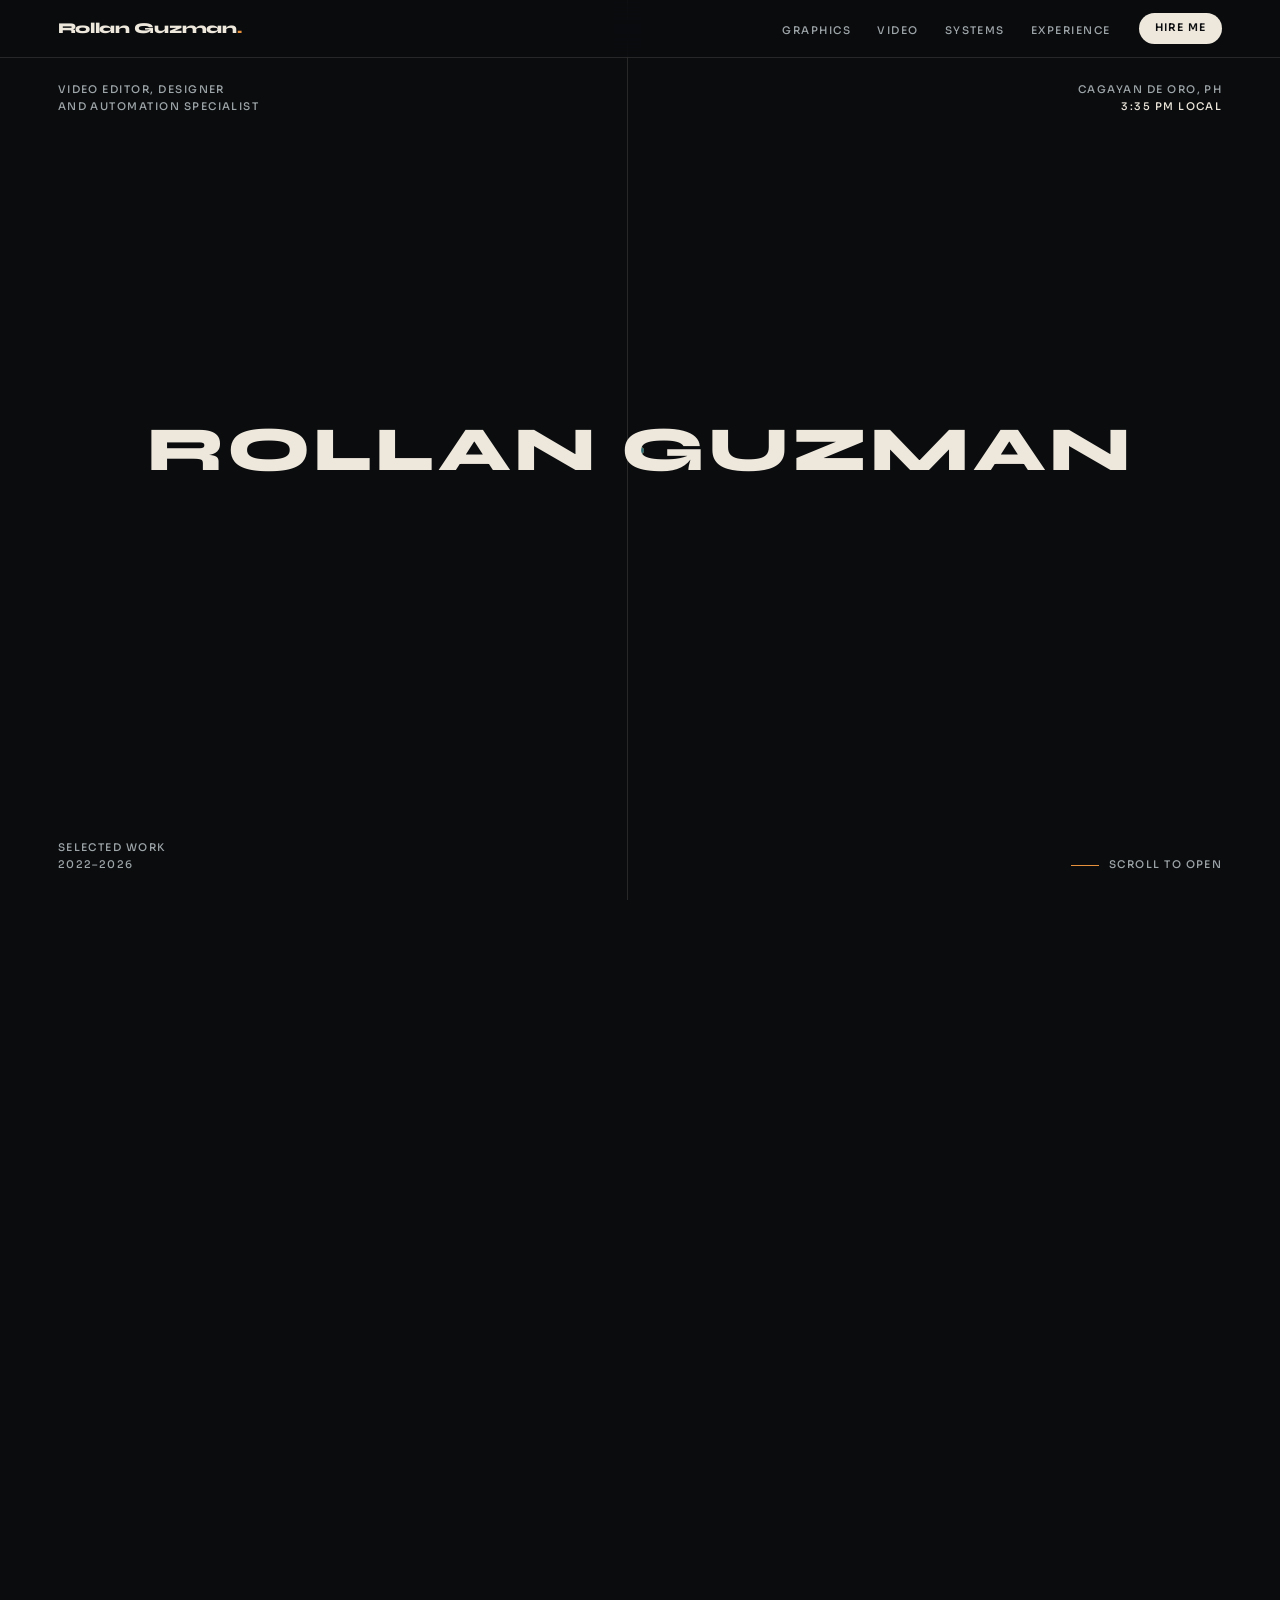
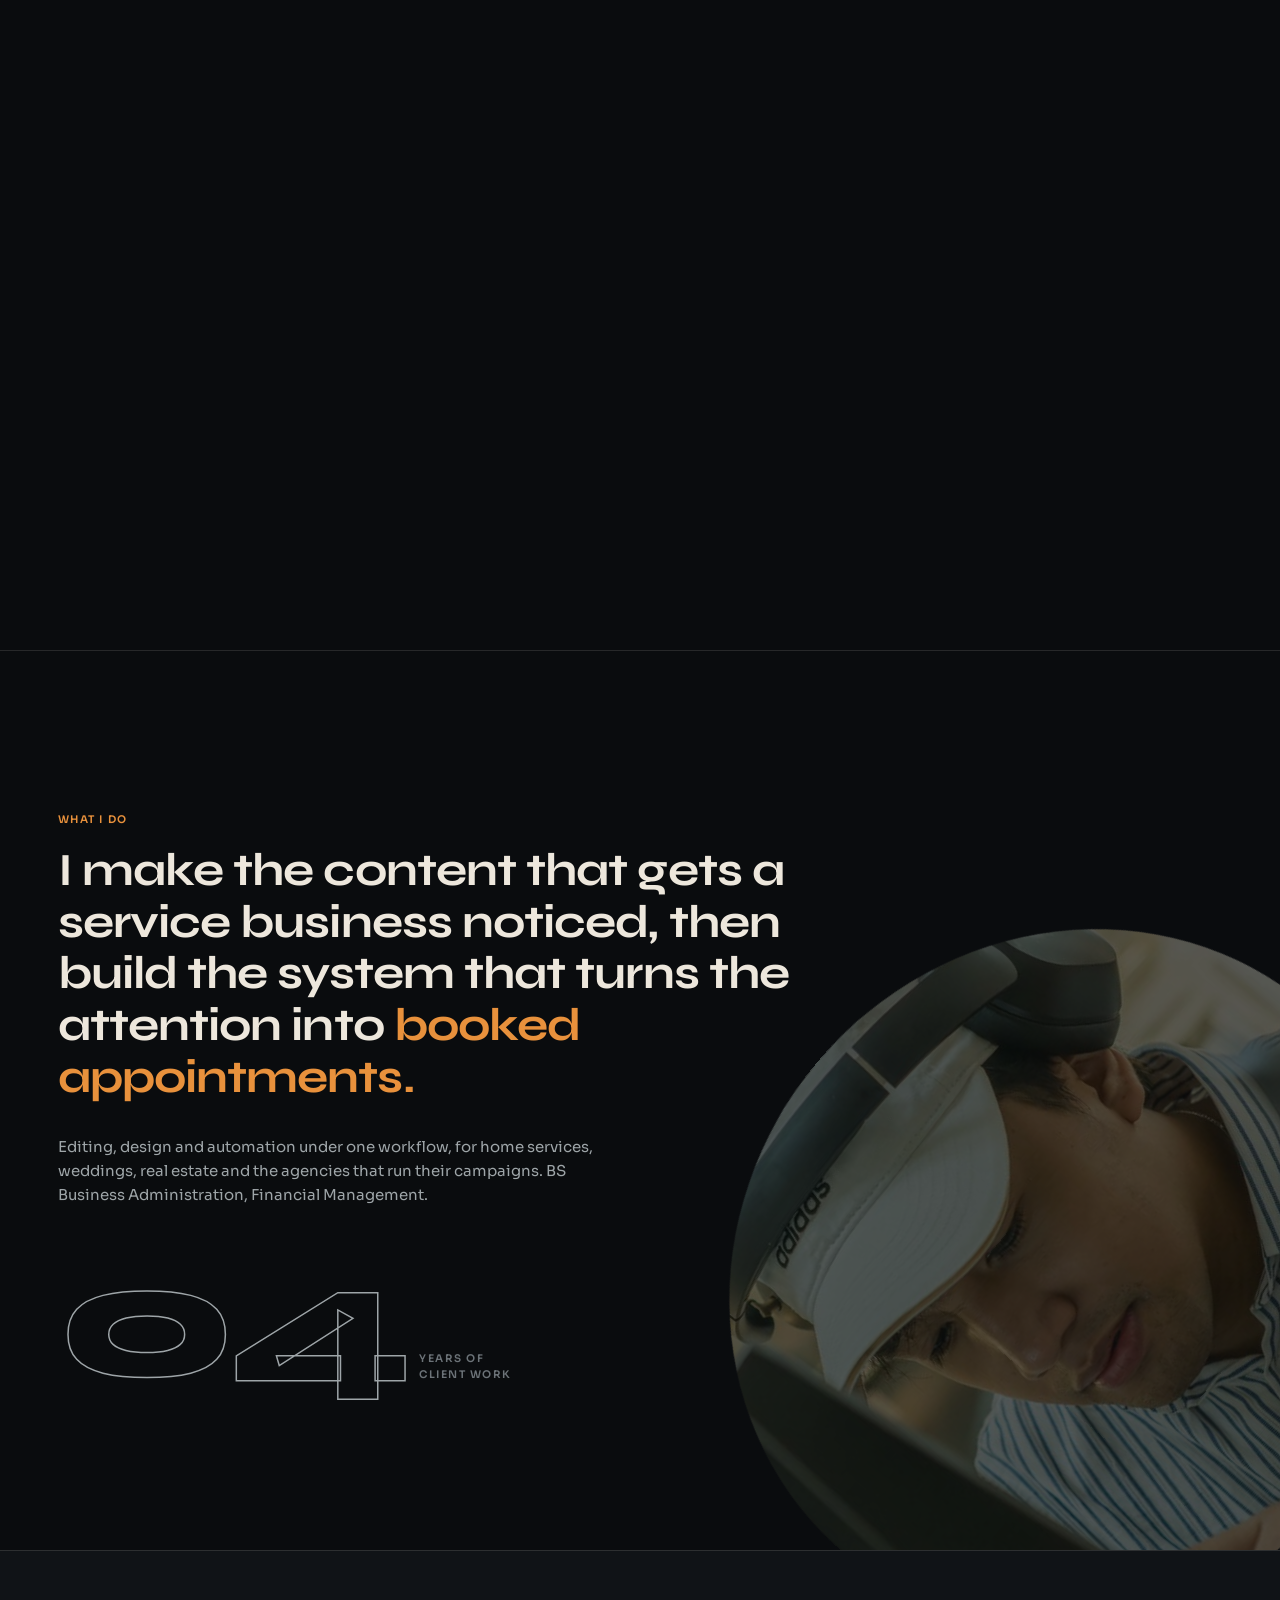
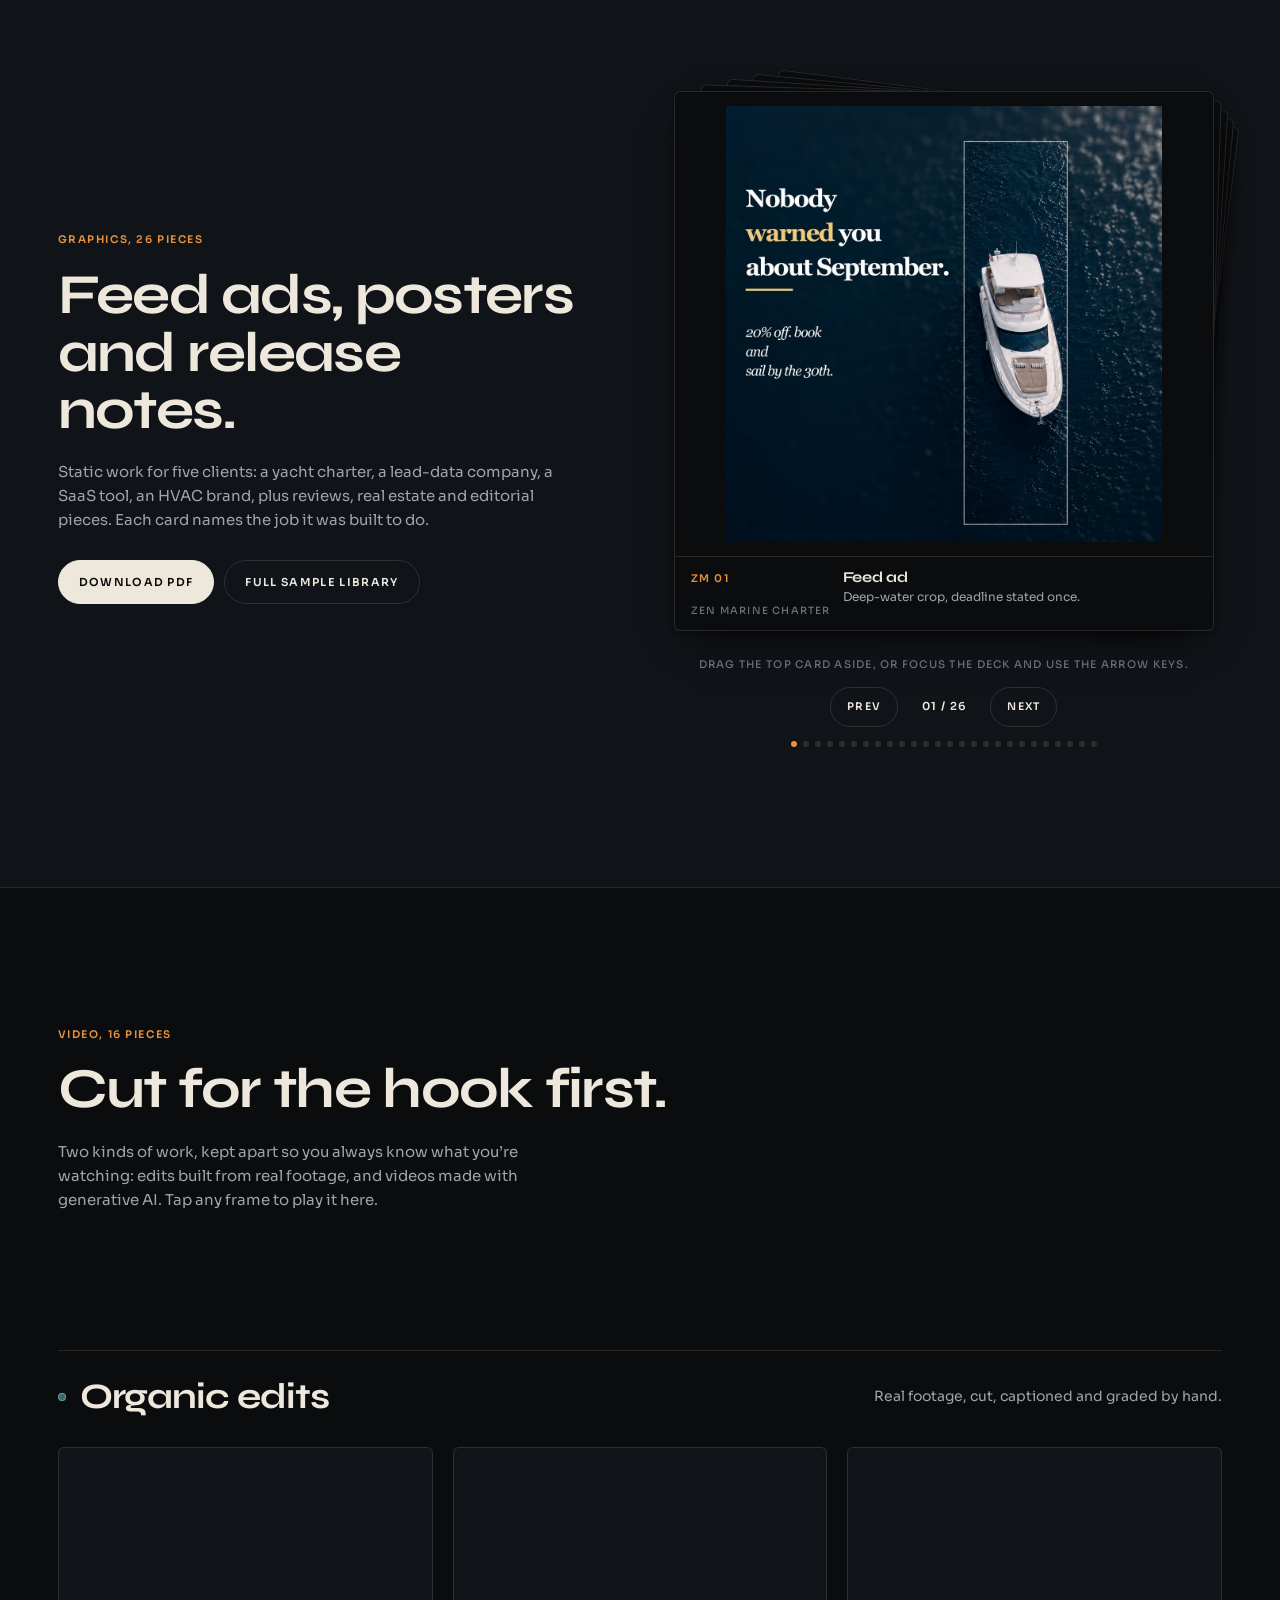
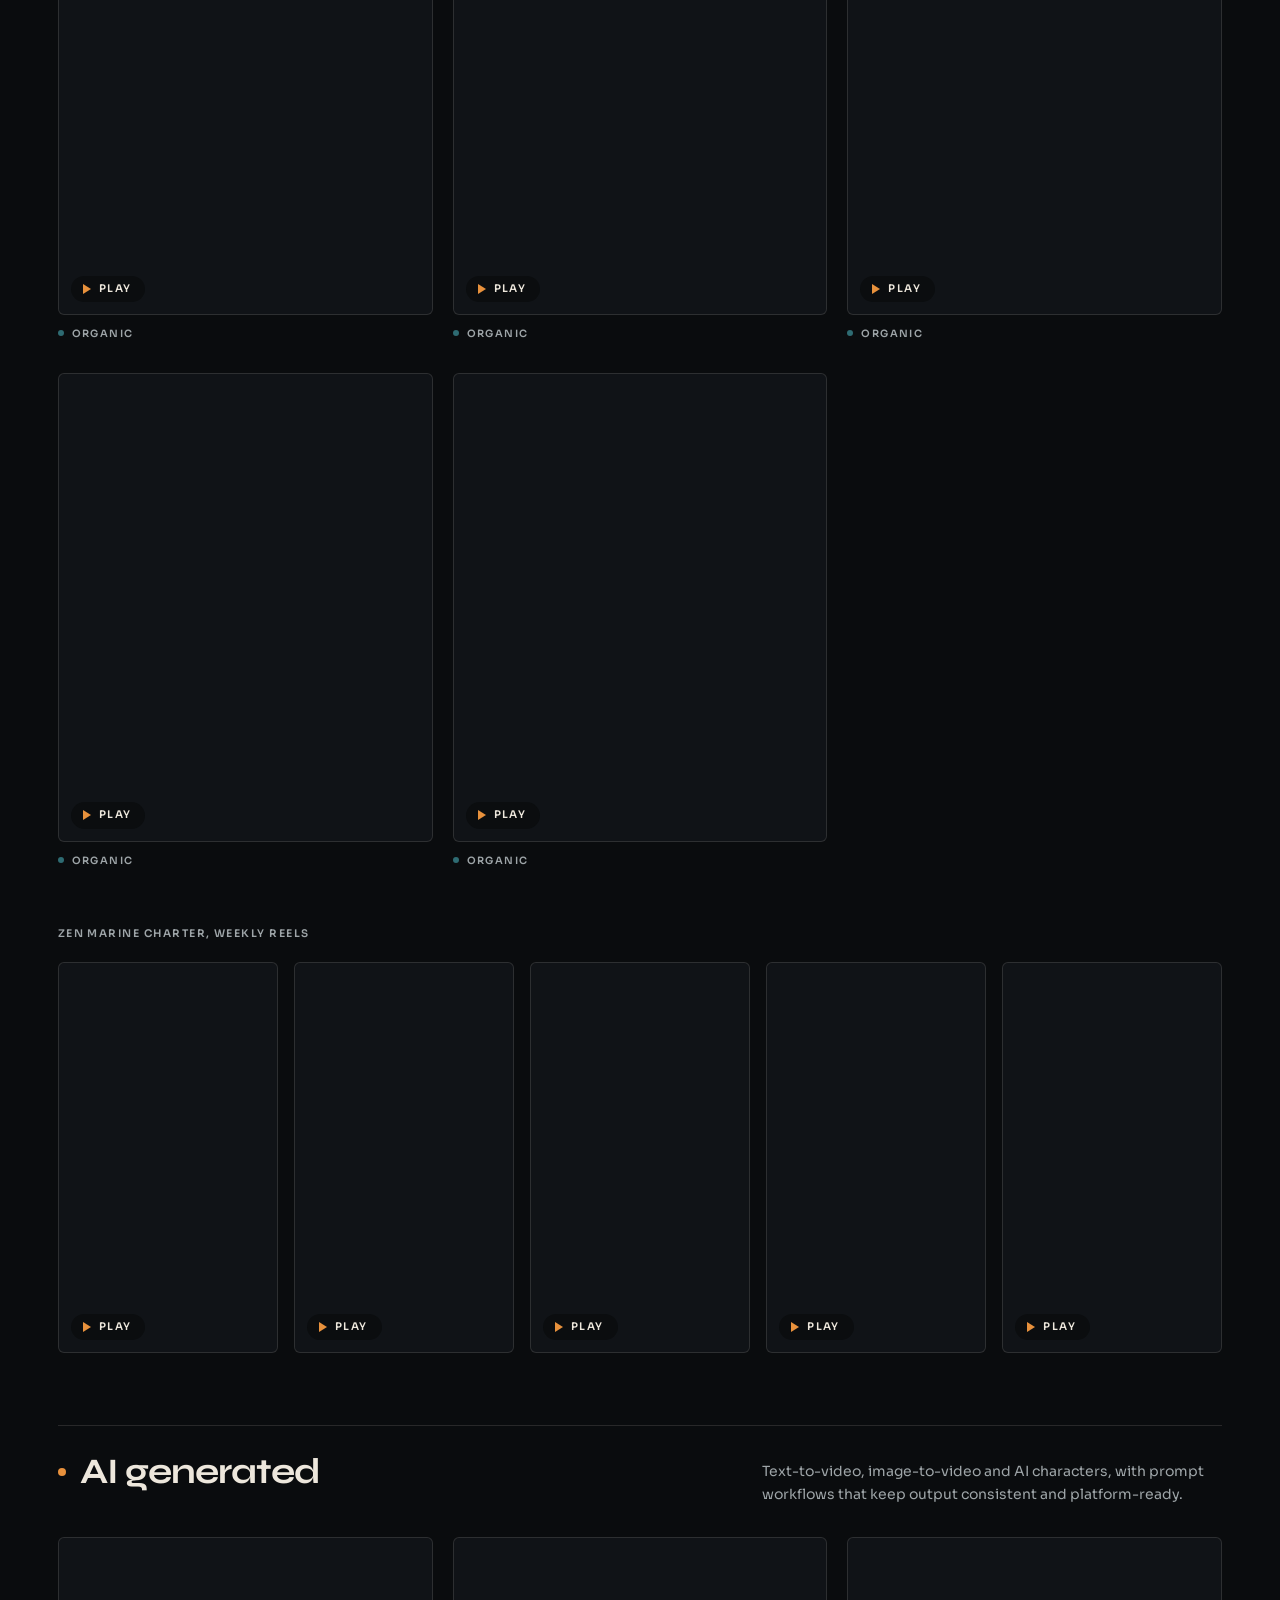
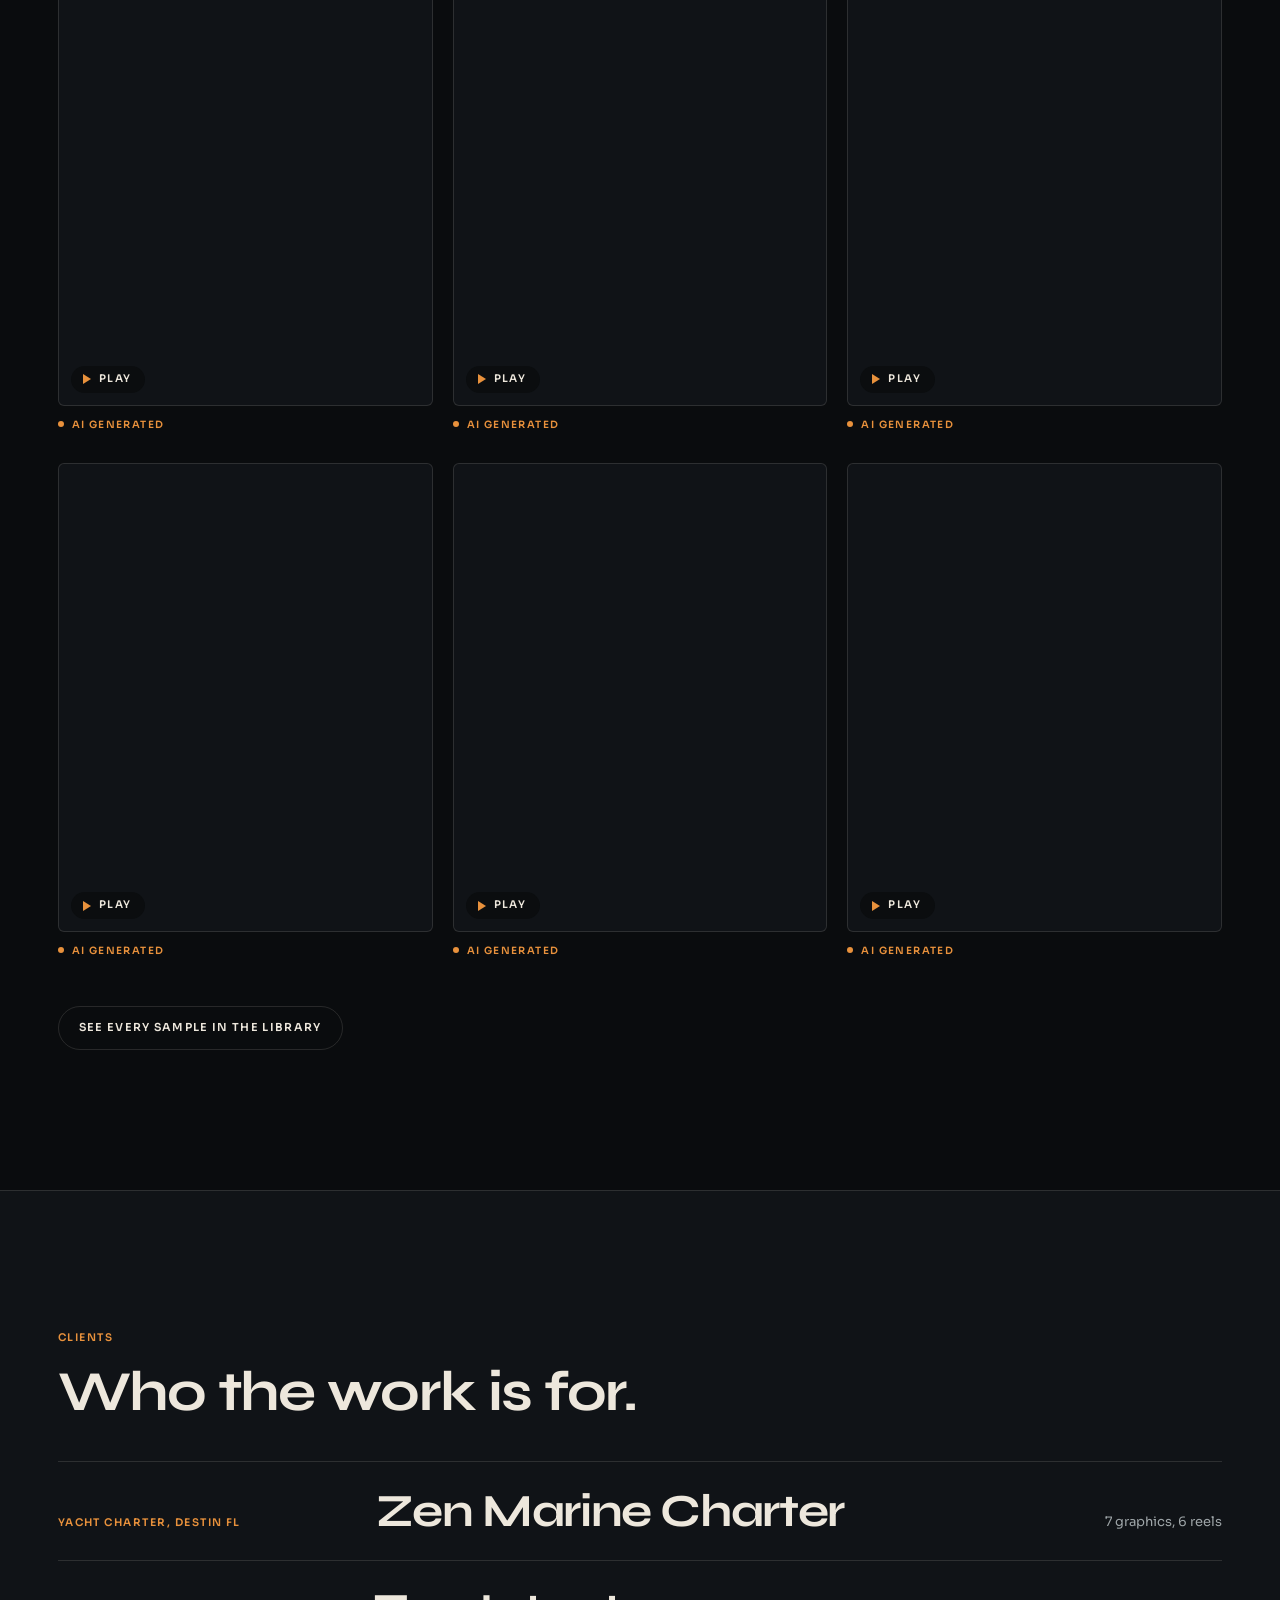
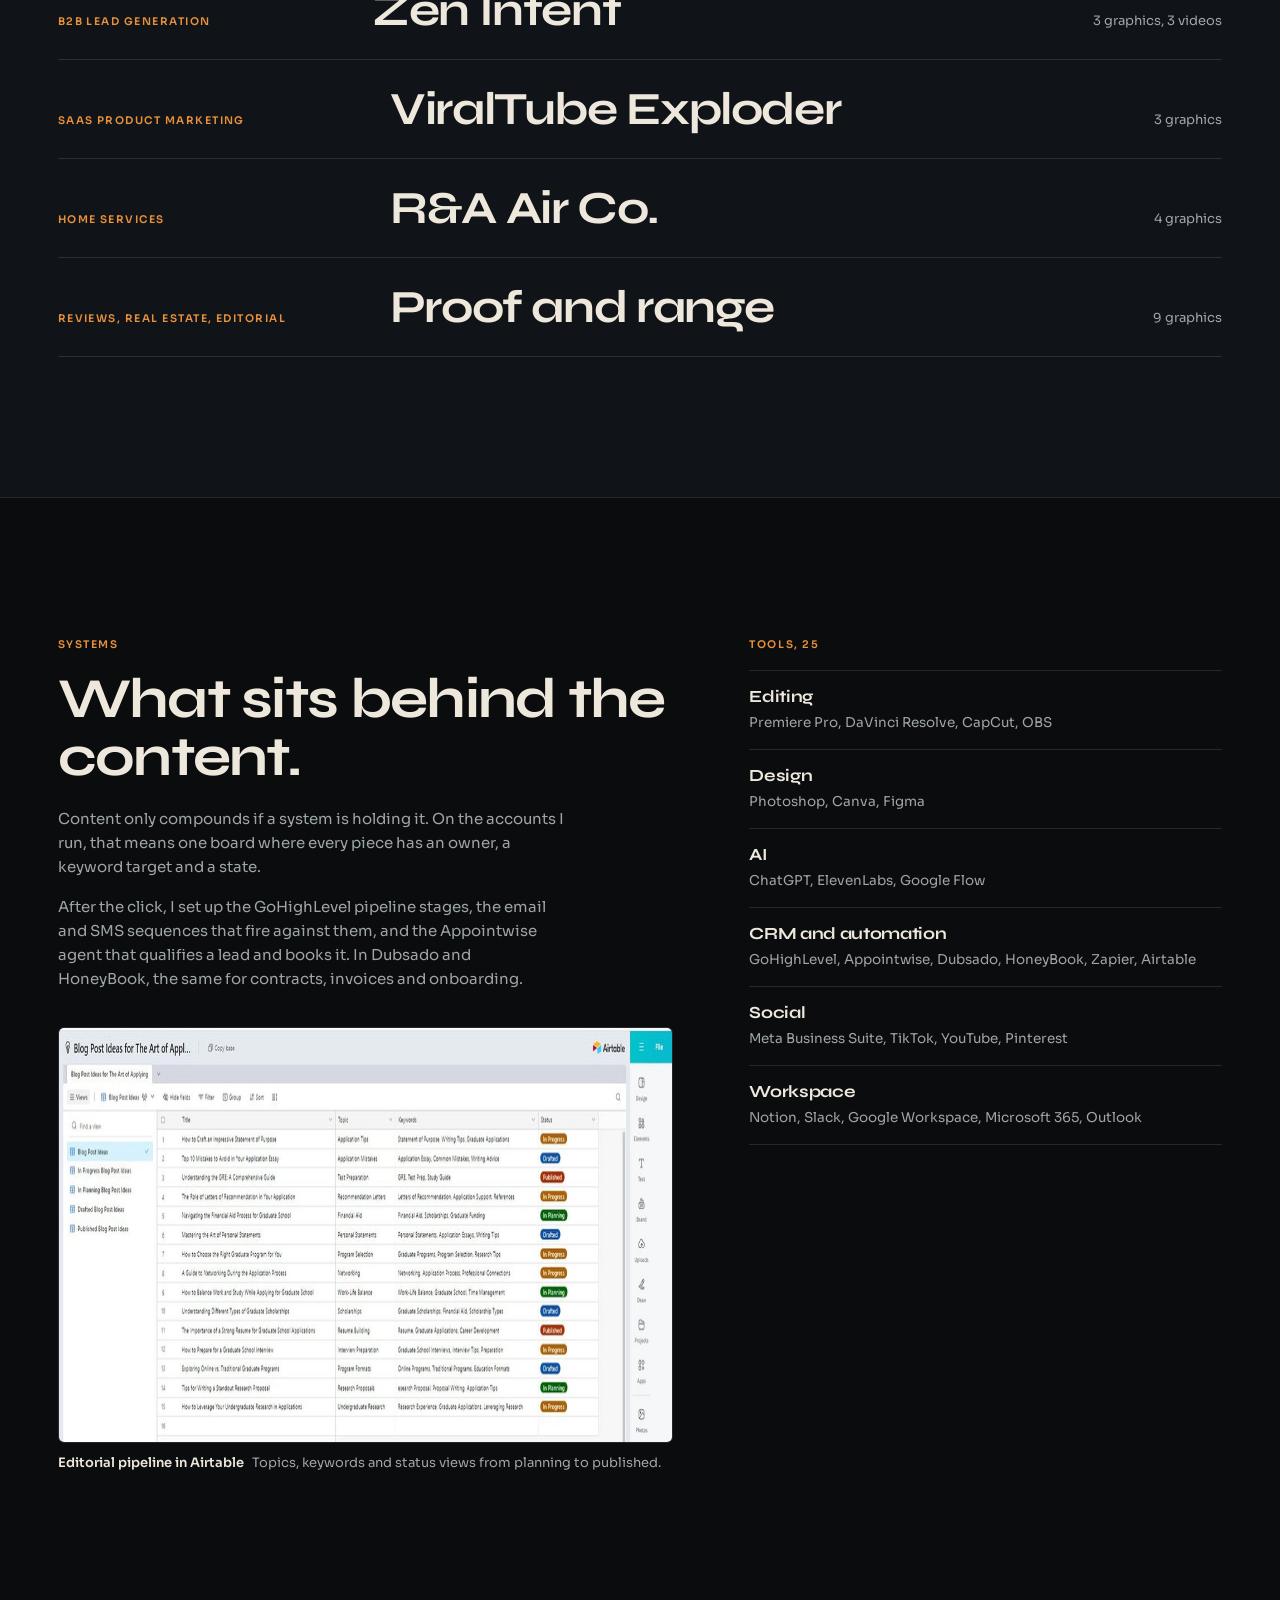
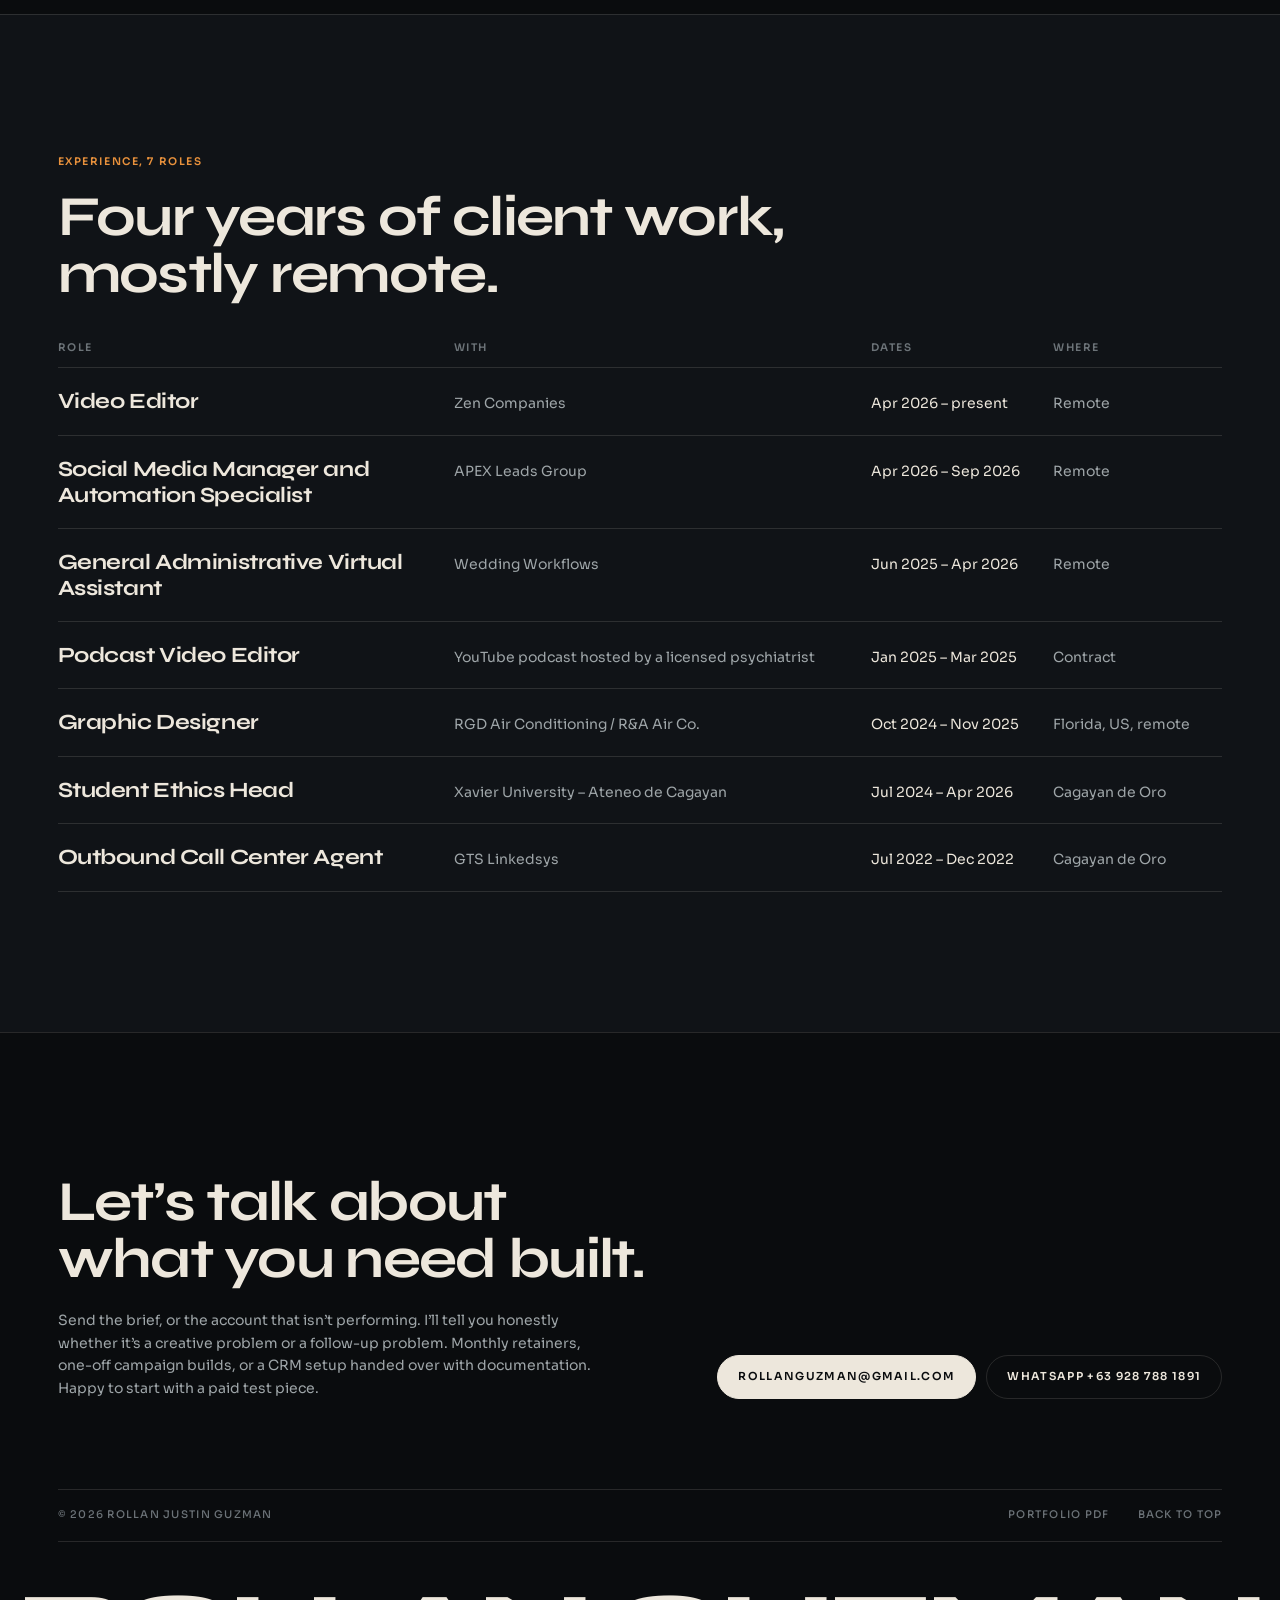
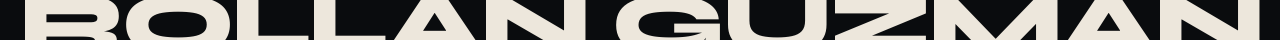
==== commit 2901a5f2: "Add files via upload" ====
--- a/index.html
+++ b/index.html
@@ -39,7 +39,7 @@
 <!-- PORTAL HERO -->
 <section class="portal" aria-label="Rollan Justin Guzman">
   <div class="stage">
-    <img class="portal-img" src="assets/img/photo_cover.jpg" alt="Portrait of Rollan Justin Guzman in front of a lit shoji screen" width="880" height="1100" fetchpriority="high">
+    <img class="portal-img" src="assets/img/photo_cover.jpg" alt="Rollan Justin Guzman editing at a laptop" width="1122" height="1402" fetchpriority="high">
     <div class="portal-wash" aria-hidden="true"></div>
     <div class="portal-veil" aria-hidden="true"></div>
     <div class="panel panel-l" aria-hidden="true"></div>
@@ -135,31 +135,31 @@
   <div class="vgroup" id="organic">
     <div class="vgroup-head"><h3><i class="vdot vdot-o"></i>Organic edits</h3><p>Real footage, cut, captioned and graded by hand.</p></div>
     <ol class="feat-row">
-    <li class="reel feature"><button class="reel-play" type="button" data-id="1CbhDx20NnclmAOkKmsxrgKBGWXA8sFQW" data-title="Search first"><span class="reel-date">Search first</span><img src="https://drive.google.com/thumbnail?id=1CbhDx20NnclmAOkKmsxrgKBGWXA8sFQW&amp;sz=w640" alt="" loading="lazy"><span class="play">Play</span></button><span class="tag">Organic</span><p><b>Search first</b>Zen Intent video ad for roofers, hook H47, variant A.</p><p class="file">ZENINTENT-VIDEOAD-SEARCH-FIRST-ROOFERS-H47-A.mp4</p></li>
-    <li class="reel feature"><button class="reel-play" type="button" data-id="1bcJE0ZUu57paVNzKkM8r5KFHy5RmE-Hg" data-title="Search your ZIP"><span class="reel-date">Search your ZIP</span><img src="https://drive.google.com/thumbnail?id=1bcJE0ZUu57paVNzKkM8r5KFHy5RmE-Hg&amp;sz=w640" alt="" loading="lazy"><span class="play">Play</span></button><span class="tag">Organic</span><p><b>Search your ZIP</b>Zen Intent image ad in motion for roofers, hook H41, variant C.</p><p class="file">ZENINTENT-IMAGEAD-SEARCH-YOUR-ZIP-ROOFERS-H41-C.mp4</p></li>
-    <li class="reel feature"><button class="reel-play" type="button" data-id="1m_W7Vi2SUEUKq94vOVFdxP8PE5U8i7Gh" data-title="Pre-outreach check"><span class="reel-date">Pre-outreach check</span><img src="https://drive.google.com/thumbnail?id=1m_W7Vi2SUEUKq94vOVFdxP8PE5U8i7Gh&amp;sz=w640" alt="" loading="lazy"><span class="play">Play</span></button><span class="tag">Organic</span><p><b>Pre-outreach check</b>Zen Intent video ad for roofers, hook H49, cut B.</p><p class="file">B-ZENINTENT-VIDEOAD-PRE-OUTREACH-CHECK-ROOFERS-H49.mp4</p></li>
-    <li class="reel feature"><button class="reel-play" type="button" data-id="1aFbz4IZ2mroT5ckrdswl9-eaeHIhHVVz" data-title="Edit 1007"><span class="reel-date">Edit 1007</span><img src="https://drive.google.com/thumbnail?id=1aFbz4IZ2mroT5ckrdswl9-eaeHIhHVVz&amp;sz=w640" alt="" loading="lazy"><span class="play">Play</span></button><span class="tag">Organic</span><p><b>Edit 1007</b>Organic edit from the sample library.</p><p class="file">1007(1).mp4</p></li>
-    <li class="reel feature"><button class="reel-play" type="button" data-id="1R6PYGBEZ28tpK15M9zUVMe8ODWCLfsZ8" data-title="Anchor down"><span class="reel-date">Anchor down</span><img src="https://drive.google.com/thumbnail?id=1R6PYGBEZ28tpK15M9zUVMe8ODWCLfsZ8&amp;sz=w640" alt="" loading="lazy"><span class="play">Play</span></button><span class="tag">Organic</span><p><b>Anchor down</b>Zen Marine Charter social reel.</p><p class="file">ZENMARINE-SMMREEL-ANCHORDOWN.mp4</p></li>
+    <li class="reel feature"><button class="reel-play" type="button" data-id="1CbhDx20NnclmAOkKmsxrgKBGWXA8sFQW" data-title="Search first"><span class="reel-date"></span><img src="https://drive.google.com/thumbnail?id=1CbhDx20NnclmAOkKmsxrgKBGWXA8sFQW&amp;sz=w640" alt="" loading="lazy"><span class="play">Play</span></button><span class="tag">Organic</span></li>
+    <li class="reel feature"><button class="reel-play" type="button" data-id="1bcJE0ZUu57paVNzKkM8r5KFHy5RmE-Hg" data-title="Search your ZIP"><span class="reel-date"></span><img src="https://drive.google.com/thumbnail?id=1bcJE0ZUu57paVNzKkM8r5KFHy5RmE-Hg&amp;sz=w640" alt="" loading="lazy"><span class="play">Play</span></button><span class="tag">Organic</span></li>
+    <li class="reel feature"><button class="reel-play" type="button" data-id="1aFbz4IZ2mroT5ckrdswl9-eaeHIhHVVz" data-title="Edit 1007"><span class="reel-date"></span><img src="https://drive.google.com/thumbnail?id=1aFbz4IZ2mroT5ckrdswl9-eaeHIhHVVz&amp;sz=w640" alt="" loading="lazy"><span class="play">Play</span></button><span class="tag">Organic</span></li>
+    <li class="reel feature"><button class="reel-play" type="button" data-id="1R6PYGBEZ28tpK15M9zUVMe8ODWCLfsZ8" data-title="Anchor down"><span class="reel-date"></span><img src="https://drive.google.com/thumbnail?id=1R6PYGBEZ28tpK15M9zUVMe8ODWCLfsZ8&amp;sz=w640" alt="" loading="lazy"><span class="play">Play</span></button><span class="tag">Organic</span></li>
+        <li class="reel feature"><button class="reel-play" type="button" data-id="1LsFeee7yiB5jrB6rSlWXt_qeiOhEU9Z_" data-title="A view worth accepting"><span class="reel-date"></span><img src="https://drive.google.com/thumbnail?id=1LsFeee7yiB5jrB6rSlWXt_qeiOhEU9Z_&amp;sz=w640" alt="" loading="lazy"><span class="play">Play</span></button><span class="tag">Organic</span></li>
     </ol>
     <h4 class="sub">Zen Marine Charter, weekly reels</h4>
     <ol class="reel-row">
-    <li class="reel"><button class="reel-play" type="button" data-id="1w_a3ShHoQ3h48ND0_RqntgLIAjDjCsFe" data-title="Aug 10 reel"><span class="reel-date">Aug 10</span><img src="https://drive.google.com/thumbnail?id=1w_a3ShHoQ3h48ND0_RqntgLIAjDjCsFe&amp;sz=w480" alt="" loading="lazy"><span class="play">Play</span></button><p><b>Aug 10</b>Hook in the first beat, offer held to the end.</p></li>
-    <li class="reel"><button class="reel-play" type="button" data-id="1AVE_xRFkeKArLhD3RQOlncNw6OxgjLu4" data-title="Aug 9 reel"><span class="reel-date">Aug 9</span><img src="https://drive.google.com/thumbnail?id=1AVE_xRFkeKArLhD3RQOlncNw6OxgjLu4&amp;sz=w480" alt="" loading="lazy"><span class="play">Play</span></button><p><b>Aug 9</b>Hand-set captions timed to the track.</p></li>
-    <li class="reel"><button class="reel-play" type="button" data-id="1KpBAWNv-kESniQKRT6e1c21FZBMg8DK_" data-title="Aug 7 reel"><span class="reel-date">Aug 7</span><img src="https://drive.google.com/thumbnail?id=1KpBAWNv-kESniQKRT6e1c21FZBMg8DK_&amp;sz=w480" alt="" loading="lazy"><span class="play">Play</span></button><p><b>Aug 7</b>Deck footage cut for the vertical crop.</p></li>
-    <li class="reel"><button class="reel-play" type="button" data-id="1M1H4JEqCwwNWX2GX_J83NJHvkU7sn_0z" data-title="Aug 5 reel"><span class="reel-date">Aug 5</span><img src="https://drive.google.com/thumbnail?id=1M1H4JEqCwwNWX2GX_J83NJHvkU7sn_0z&amp;sz=w480" alt="" loading="lazy"><span class="play">Play</span></button><p><b>Aug 5</b>On-water b-roll with a single message.</p></li>
-    <li class="reel"><button class="reel-play" type="button" data-id="1mjG_w9-a0Gohv_V76EZvX_1MPkYRHQS-" data-title="Aug 3 reel"><span class="reel-date">Aug 3</span><img src="https://drive.google.com/thumbnail?id=1mjG_w9-a0Gohv_V76EZvX_1MPkYRHQS-&amp;sz=w480" alt="" loading="lazy"><span class="play">Play</span></button><p><b>Aug 3</b>Series template, published on schedule.</p></li>
+    <li class="reel"><button class="reel-play" type="button" data-id="1w_a3ShHoQ3h48ND0_RqntgLIAjDjCsFe" data-title="Aug 10 reel"><span class="reel-date"></span><img src="https://drive.google.com/thumbnail?id=1w_a3ShHoQ3h48ND0_RqntgLIAjDjCsFe&amp;sz=w480" alt="" loading="lazy"><span class="play">Play</span></button></li>
+    <li class="reel"><button class="reel-play" type="button" data-id="1AVE_xRFkeKArLhD3RQOlncNw6OxgjLu4" data-title="Aug 9 reel"><span class="reel-date"></span><img src="https://drive.google.com/thumbnail?id=1AVE_xRFkeKArLhD3RQOlncNw6OxgjLu4&amp;sz=w480" alt="" loading="lazy"><span class="play">Play</span></button></li>
+    <li class="reel"><button class="reel-play" type="button" data-id="1KpBAWNv-kESniQKRT6e1c21FZBMg8DK_" data-title="Aug 7 reel"><span class="reel-date"></span><img src="https://drive.google.com/thumbnail?id=1KpBAWNv-kESniQKRT6e1c21FZBMg8DK_&amp;sz=w480" alt="" loading="lazy"><span class="play">Play</span></button></li>
+    <li class="reel"><button class="reel-play" type="button" data-id="1M1H4JEqCwwNWX2GX_J83NJHvkU7sn_0z" data-title="Aug 5 reel"><span class="reel-date"></span><img src="https://drive.google.com/thumbnail?id=1M1H4JEqCwwNWX2GX_J83NJHvkU7sn_0z&amp;sz=w480" alt="" loading="lazy"><span class="play">Play</span></button></li>
+    <li class="reel"><button class="reel-play" type="button" data-id="1mjG_w9-a0Gohv_V76EZvX_1MPkYRHQS-" data-title="Aug 3 reel"><span class="reel-date"></span><img src="https://drive.google.com/thumbnail?id=1mjG_w9-a0Gohv_V76EZvX_1MPkYRHQS-&amp;sz=w480" alt="" loading="lazy"><span class="play">Play</span></button></li>
     </ol>
   </div>
 
   <div class="vgroup" id="ai">
     <div class="vgroup-head"><h3><i class="vdot vdot-a"></i>AI generated</h3><p>Text-to-video, image-to-video and AI characters, with prompt workflows that keep output consistent and platform-ready.</p></div>
     <ol class="feat-row">
-    <li class="reel feature"><button class="reel-play" type="button" data-id="1riC6Najcm519KOAR5LWFT6mJGBhuOKMU" data-title="Hook B"><span class="reel-date">Hook B</span><img src="https://drive.google.com/thumbnail?id=1riC6Najcm519KOAR5LWFT6mJGBhuOKMU&amp;sz=w640" alt="" loading="lazy"><span class="play">Play</span></button><span class="tag tag-ai">AI generated</span><p><b>Hook B</b>AI-generated hook variant.</p><p class="file">hookb.mp4</p></li>
-    <li class="reel feature"><button class="reel-play" type="button" data-id="1veqyeWC4hwebbvxj87fEyGVMGeE2KozG" data-title="With voiceover"><span class="reel-date">With voiceover</span><img src="https://drive.google.com/thumbnail?id=1veqyeWC4hwebbvxj87fEyGVMGeE2KozG&amp;sz=w640" alt="" loading="lazy"><span class="play">Play</span></button><span class="tag tag-ai">AI generated</span><p><b>With voiceover</b>AI-generated video with voiceover.</p><p class="file">with vo.mp4</p></li>
-    <li class="reel feature"><button class="reel-play" type="button" data-id="14VHTwKMNOZ1xBnLZETfC8dnpL_dXgI6_" data-title="Fixify"><span class="reel-date">Fixify</span><img src="https://drive.google.com/thumbnail?id=14VHTwKMNOZ1xBnLZETfC8dnpL_dXgI6_&amp;sz=w640" alt="" loading="lazy"><span class="play">Play</span></button><span class="tag tag-ai">AI generated</span><p><b>Fixify</b>AI-generated video.</p><p class="file">Fixify.mp4</p></li>
-    <li class="reel feature"><button class="reel-play" type="button" data-id="1dYcFv7f0pIHy03z_pnDIs-ddu9kdgzgU" data-title="Aduko"><span class="reel-date">Aduko</span><img src="https://drive.google.com/thumbnail?id=1dYcFv7f0pIHy03z_pnDIs-ddu9kdgzgU&amp;sz=w640" alt="" loading="lazy"><span class="play">Play</span></button><span class="tag tag-ai">AI generated</span><p><b>Aduko</b>AI-generated video.</p><p class="file">aduko.mp4</p></li>
-    <li class="reel feature"><button class="reel-play" type="button" data-id="16rQ8giLzNxHiKbwJtyHwvbAUUD_58HQG" data-title="Ad set 1, v3"><span class="reel-date">Ad set 1, v3</span><img src="https://drive.google.com/thumbnail?id=16rQ8giLzNxHiKbwJtyHwvbAUUD_58HQG&amp;sz=w640" alt="" loading="lazy"><span class="play">Play</span></button><span class="tag tag-ai">AI generated</span><p><b>Ad set 1, v3</b>AI-generated ad set, third version.</p><p class="file">ADS AI SET 1 V3.mp4</p></li>
-    <li class="reel feature"><button class="reel-play" type="button" data-id="1cRTgbsMV4XZaCSoSauw2xSl9d7reQfZO" data-title="Instagram reel 2"><span class="reel-date">Instagram reel 2</span><img src="https://drive.google.com/thumbnail?id=1cRTgbsMV4XZaCSoSauw2xSl9d7reQfZO&amp;sz=w640" alt="" loading="lazy"><span class="play">Play</span></button><span class="tag tag-ai">AI generated</span><p><b>Instagram reel 2</b>AI-generated Instagram reel.</p><p class="file">IG_Reels2.mp4</p></li>
+    <li class="reel feature"><button class="reel-play" type="button" data-id="1m_W7Vi2SUEUKq94vOVFdxP8PE5U8i7Gh" data-title="Pre-outreach check"><span class="reel-date"></span><img src="https://drive.google.com/thumbnail?id=1m_W7Vi2SUEUKq94vOVFdxP8PE5U8i7Gh&amp;sz=w640" alt="" loading="lazy"><span class="play">Play</span></button><span class="tag tag-ai">AI generated</span></li>
+    <li class="reel feature"><button class="reel-play" type="button" data-id="1riC6Najcm519KOAR5LWFT6mJGBhuOKMU" data-title="Hook B"><span class="reel-date"></span><img src="https://drive.google.com/thumbnail?id=1riC6Najcm519KOAR5LWFT6mJGBhuOKMU&amp;sz=w640" alt="" loading="lazy"><span class="play">Play</span></button><span class="tag tag-ai">AI generated</span></li>
+    <li class="reel feature"><button class="reel-play" type="button" data-id="1veqyeWC4hwebbvxj87fEyGVMGeE2KozG" data-title="With voiceover"><span class="reel-date"></span><img src="https://drive.google.com/thumbnail?id=1veqyeWC4hwebbvxj87fEyGVMGeE2KozG&amp;sz=w640" alt="" loading="lazy"><span class="play">Play</span></button><span class="tag tag-ai">AI generated</span></li>
+    <li class="reel feature"><button class="reel-play" type="button" data-id="14VHTwKMNOZ1xBnLZETfC8dnpL_dXgI6_" data-title="Fixify"><span class="reel-date"></span><img src="https://drive.google.com/thumbnail?id=14VHTwKMNOZ1xBnLZETfC8dnpL_dXgI6_&amp;sz=w640" alt="" loading="lazy"><span class="play">Play</span></button><span class="tag tag-ai">AI generated</span></li>
+    <li class="reel feature"><button class="reel-play" type="button" data-id="1dYcFv7f0pIHy03z_pnDIs-ddu9kdgzgU" data-title="Aduko"><span class="reel-date"></span><img src="https://drive.google.com/thumbnail?id=1dYcFv7f0pIHy03z_pnDIs-ddu9kdgzgU&amp;sz=w640" alt="" loading="lazy"><span class="play">Play</span></button><span class="tag tag-ai">AI generated</span></li>
+    <li class="reel feature"><button class="reel-play" type="button" data-id="16rQ8giLzNxHiKbwJtyHwvbAUUD_58HQG" data-title="Ad set 1, v3"><span class="reel-date"></span><img src="https://drive.google.com/thumbnail?id=16rQ8giLzNxHiKbwJtyHwvbAUUD_58HQG&amp;sz=w640" alt="" loading="lazy"><span class="play">Play</span></button><span class="tag tag-ai">AI generated</span></li>
     </ol>
   </div>
 
--- a/assets/css/site.css
+++ b/assets/css/site.css
@@ -80,7 +80,7 @@
   display: grid; place-items: center;
 }
 .portal-img {
-  position: absolute; inset: 0; width: 100%; height: 100%; object-fit: cover; object-position: 50% 42%;
+  position: absolute; inset: 0; width: 100%; height: 100%; object-fit: cover; object-position: 60% 42%;
   filter: brightness(.62) contrast(1.08) saturate(.9);
   transform: scale(var(--img-s, 1)); will-change: transform;
 }
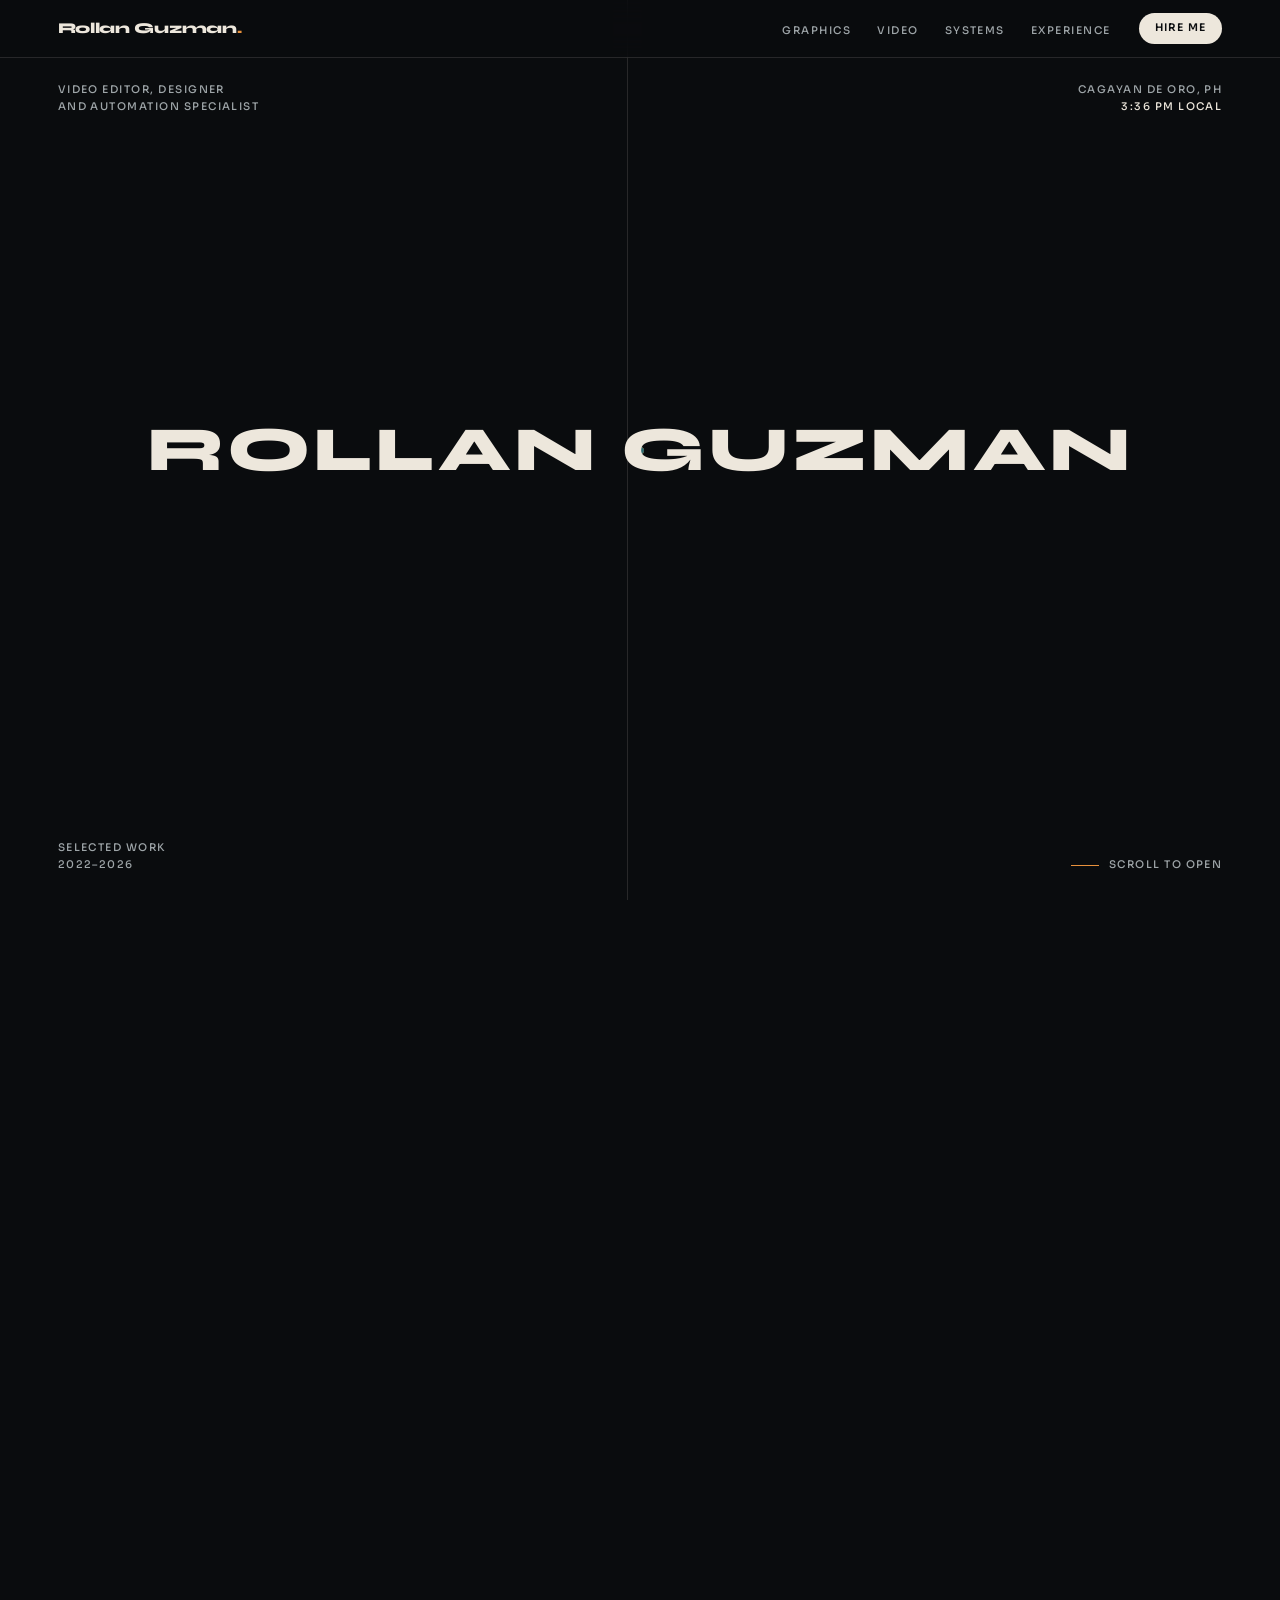
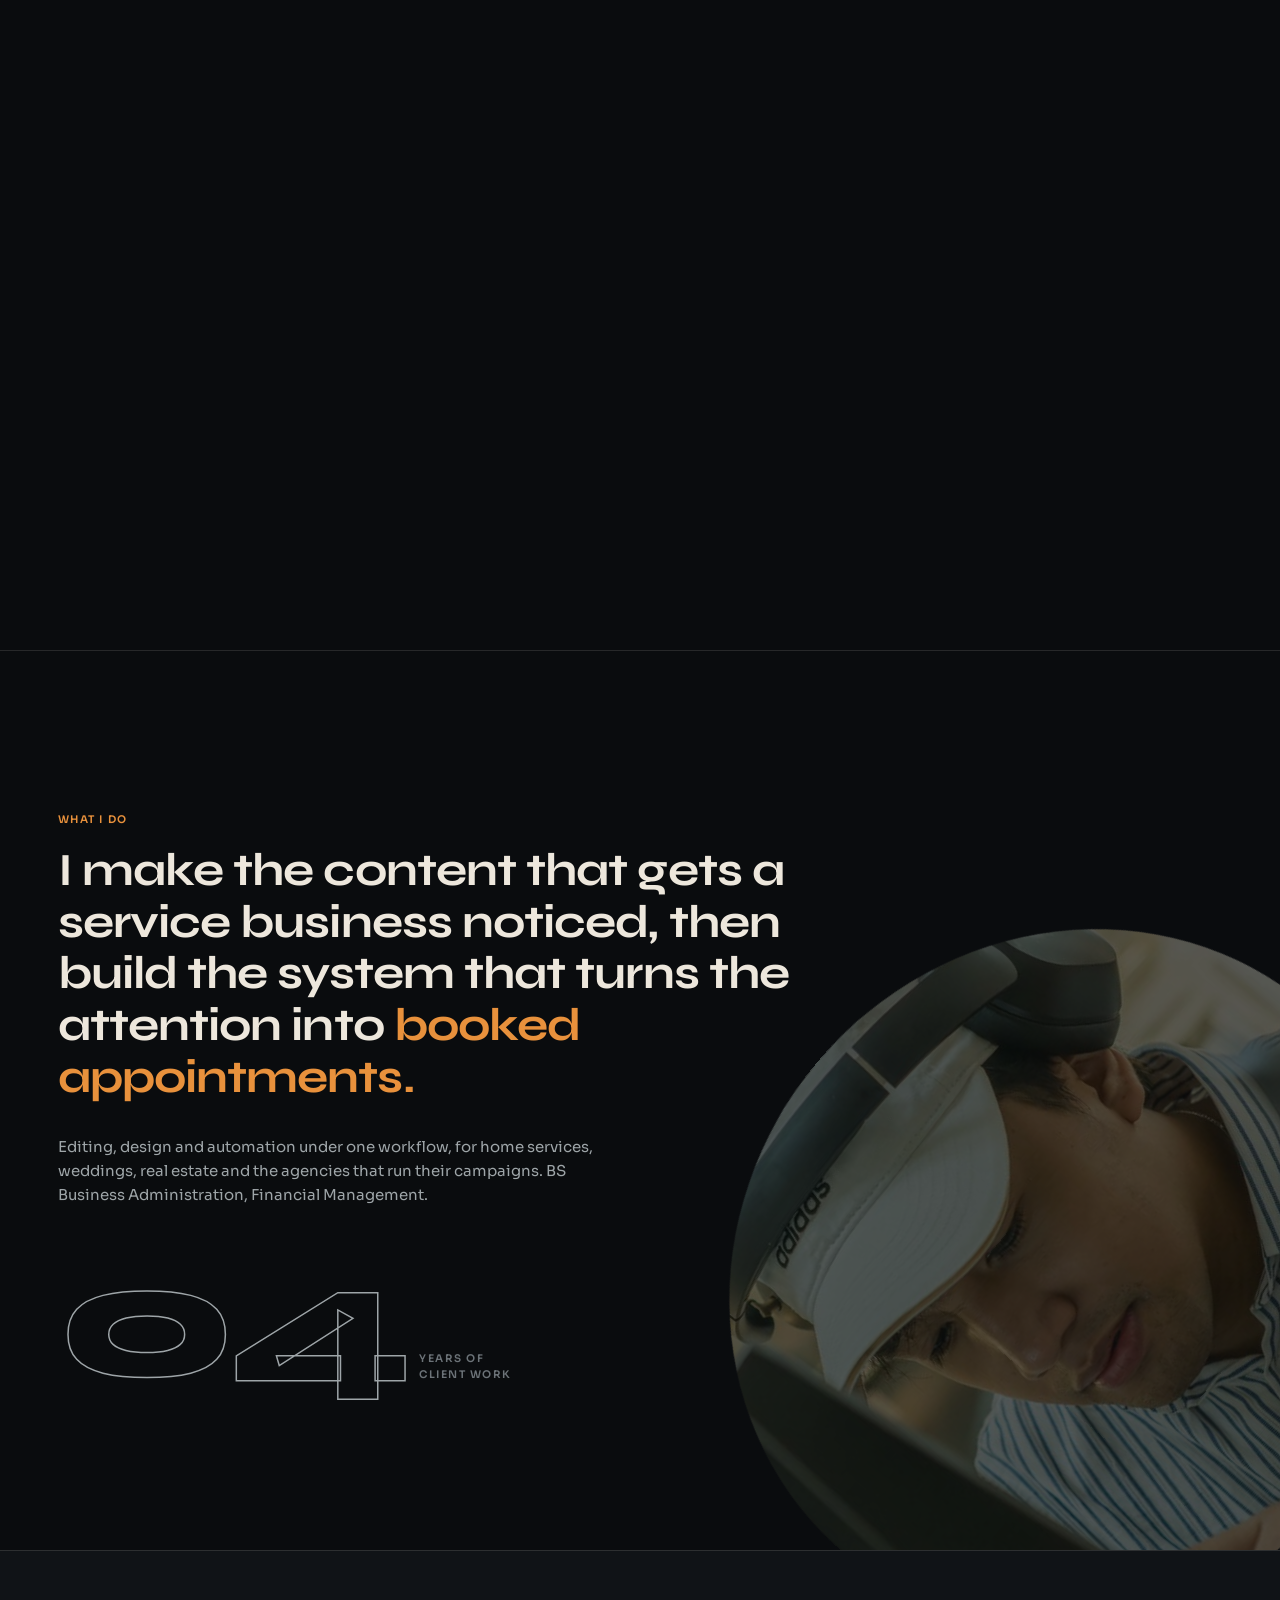
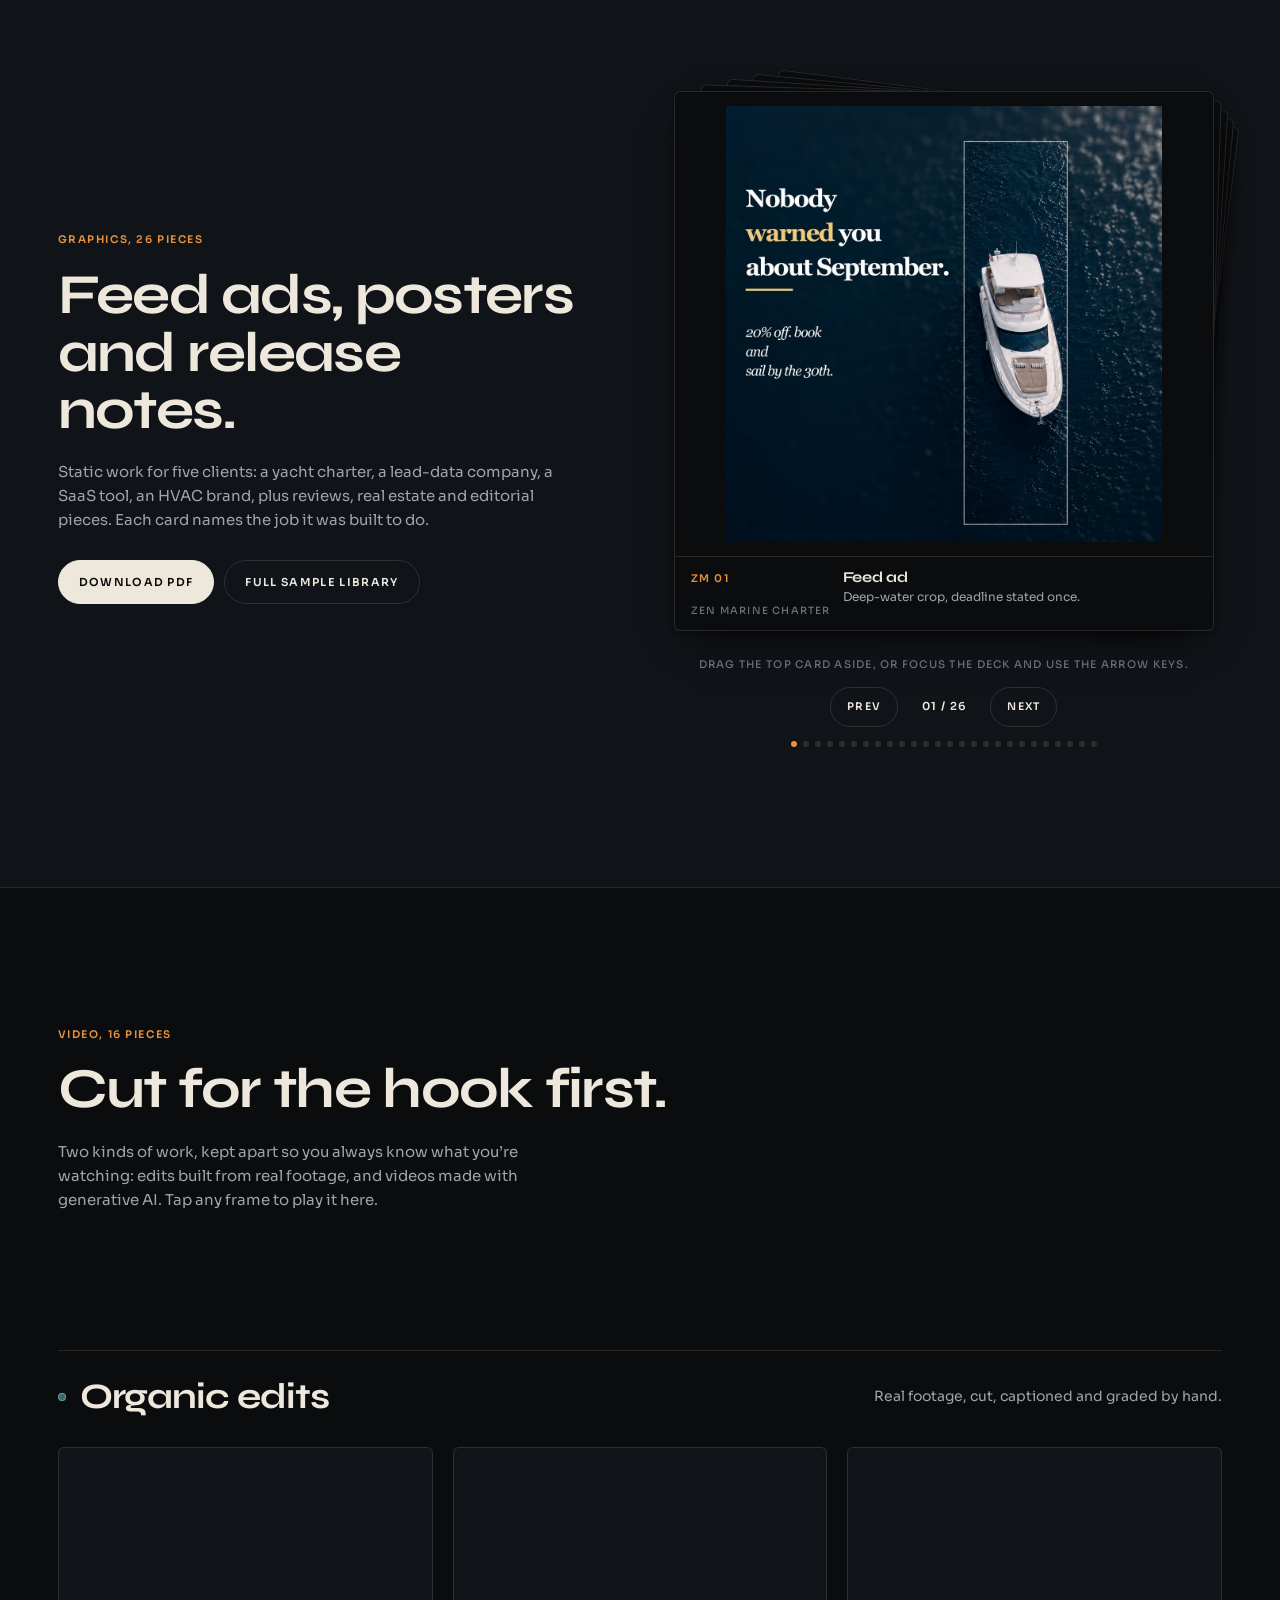
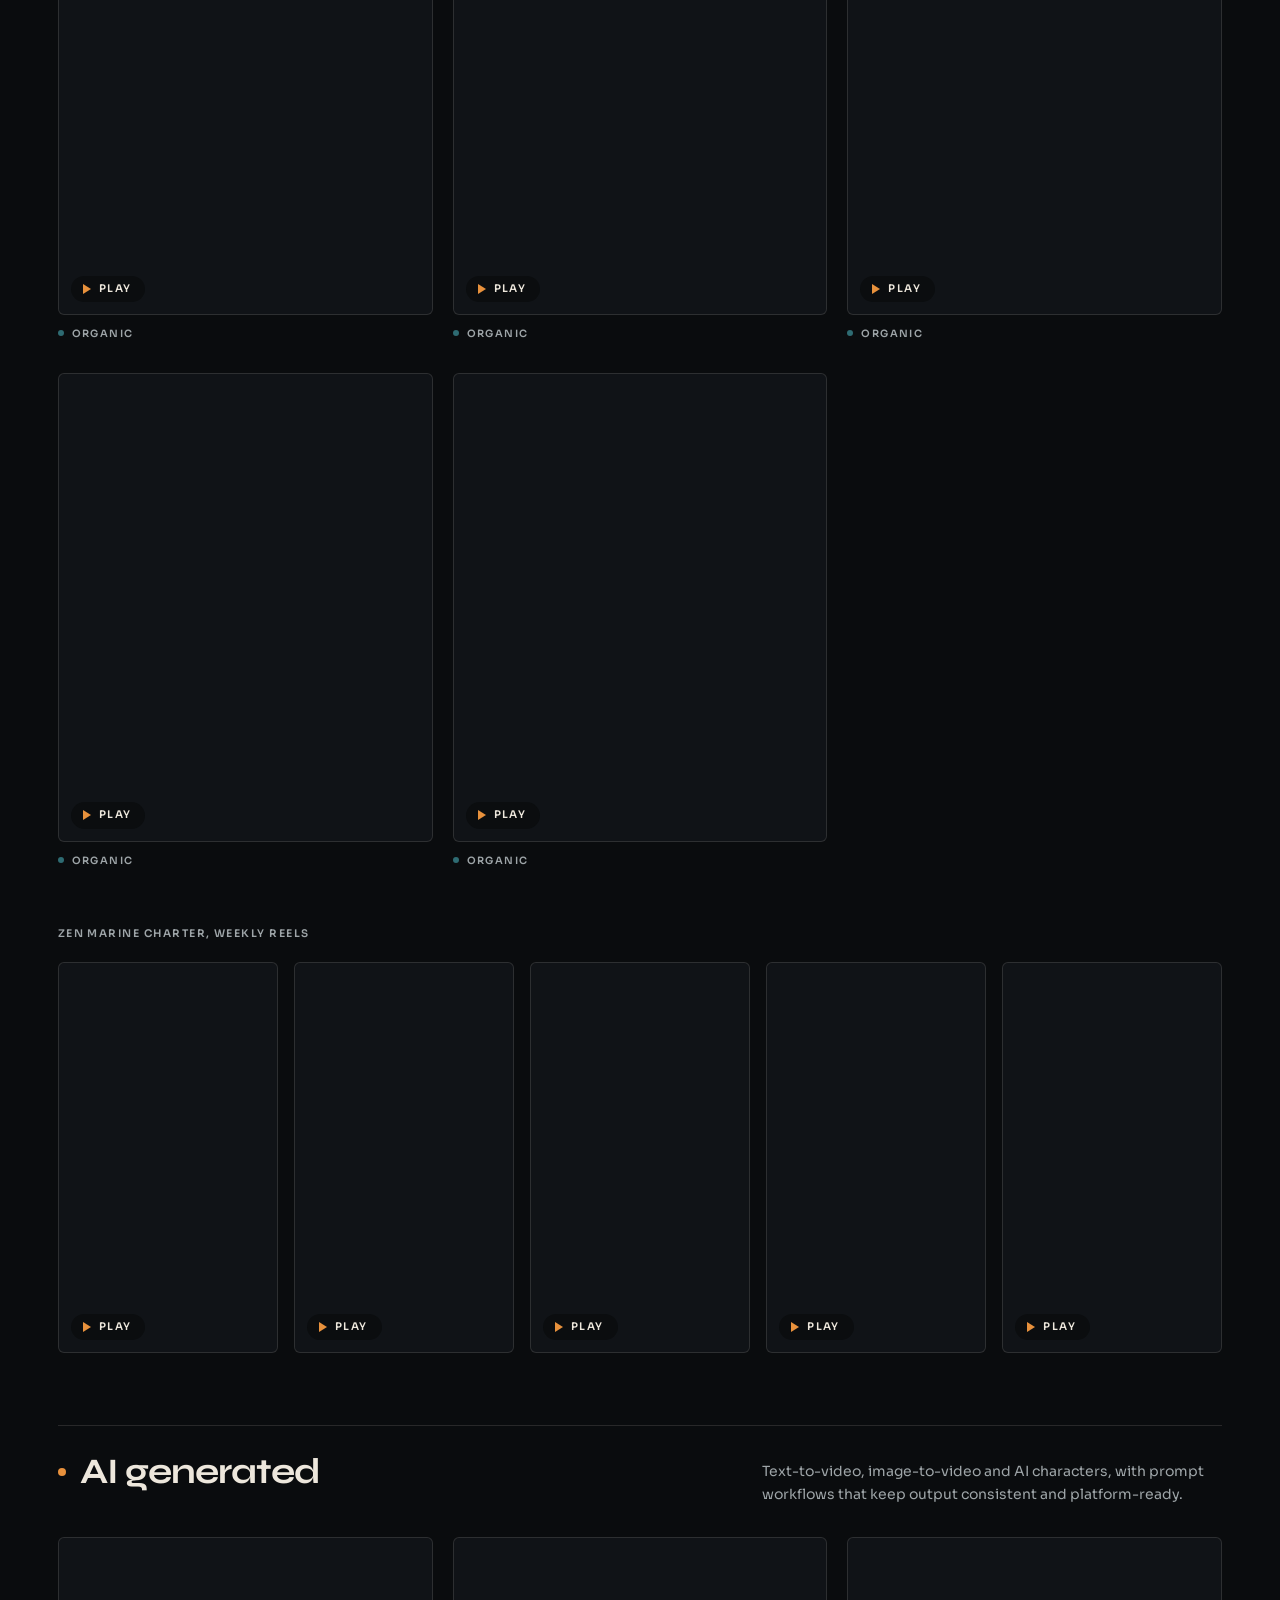
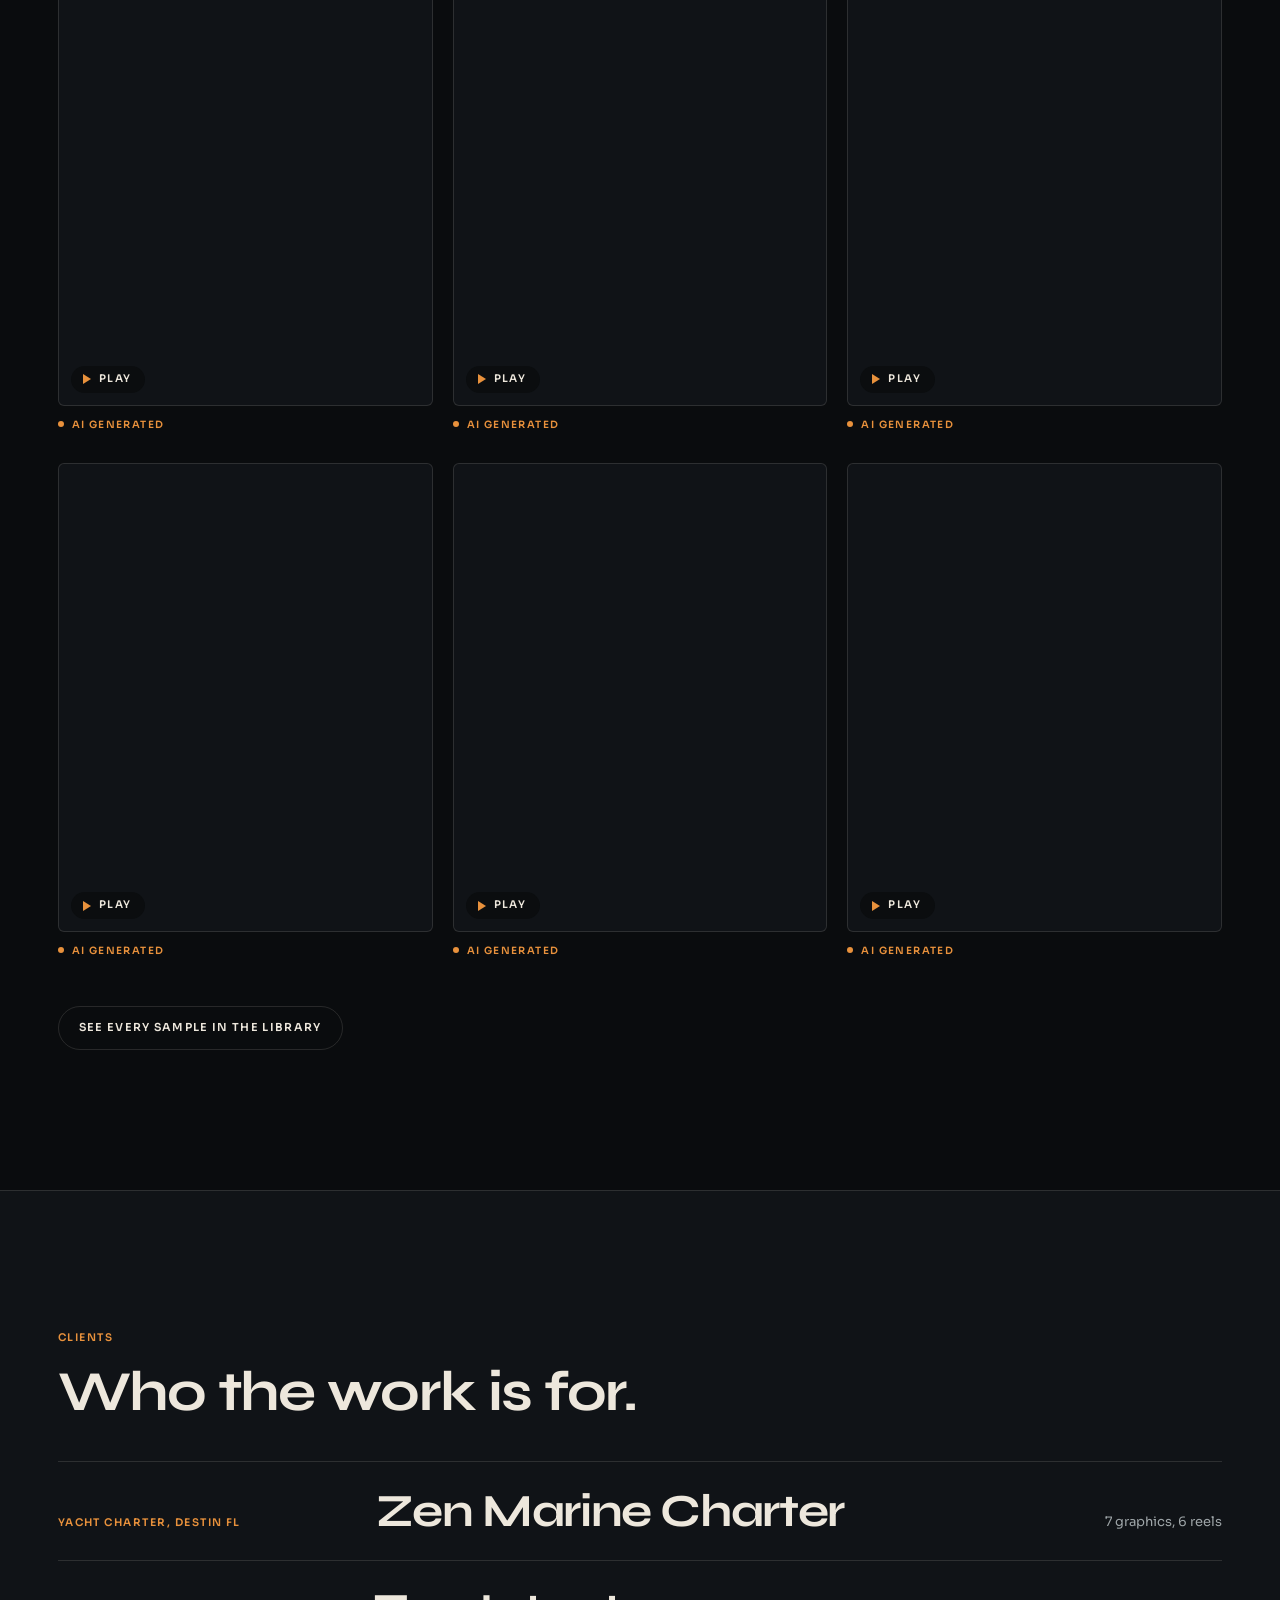
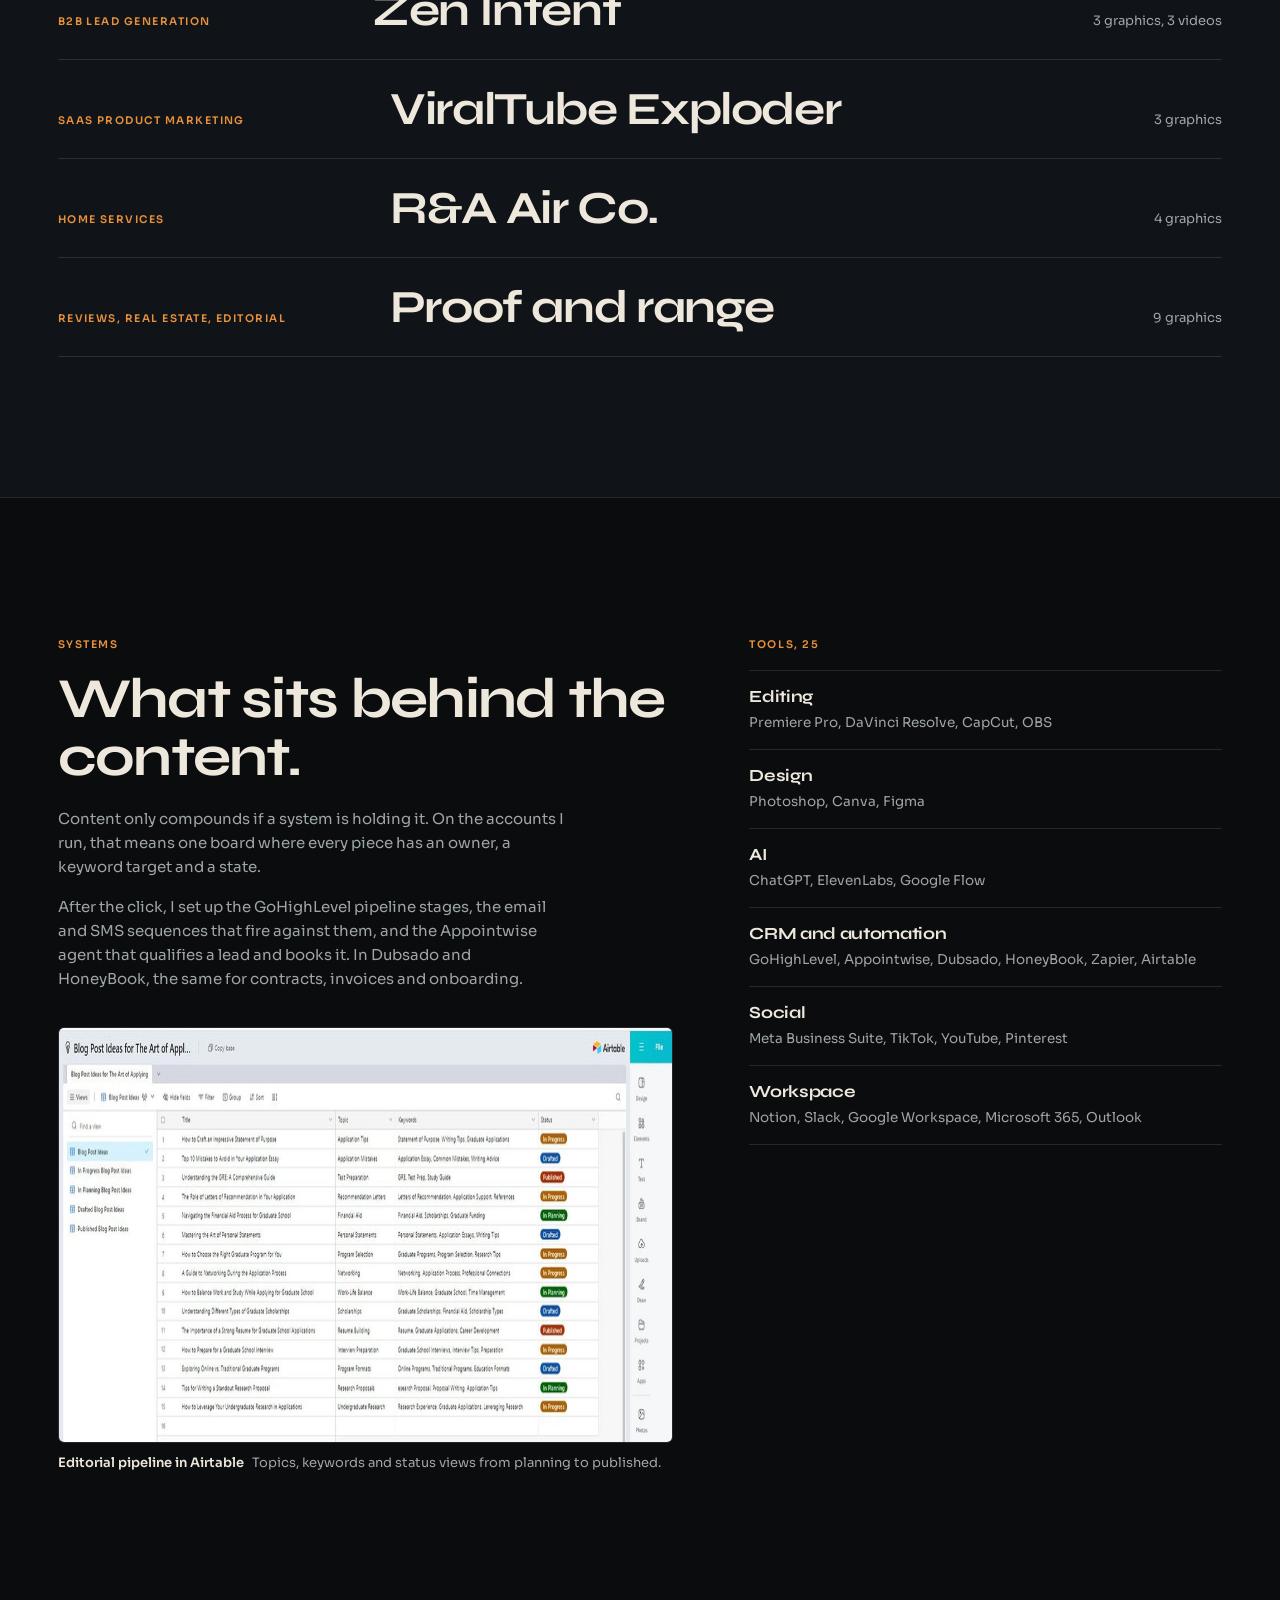
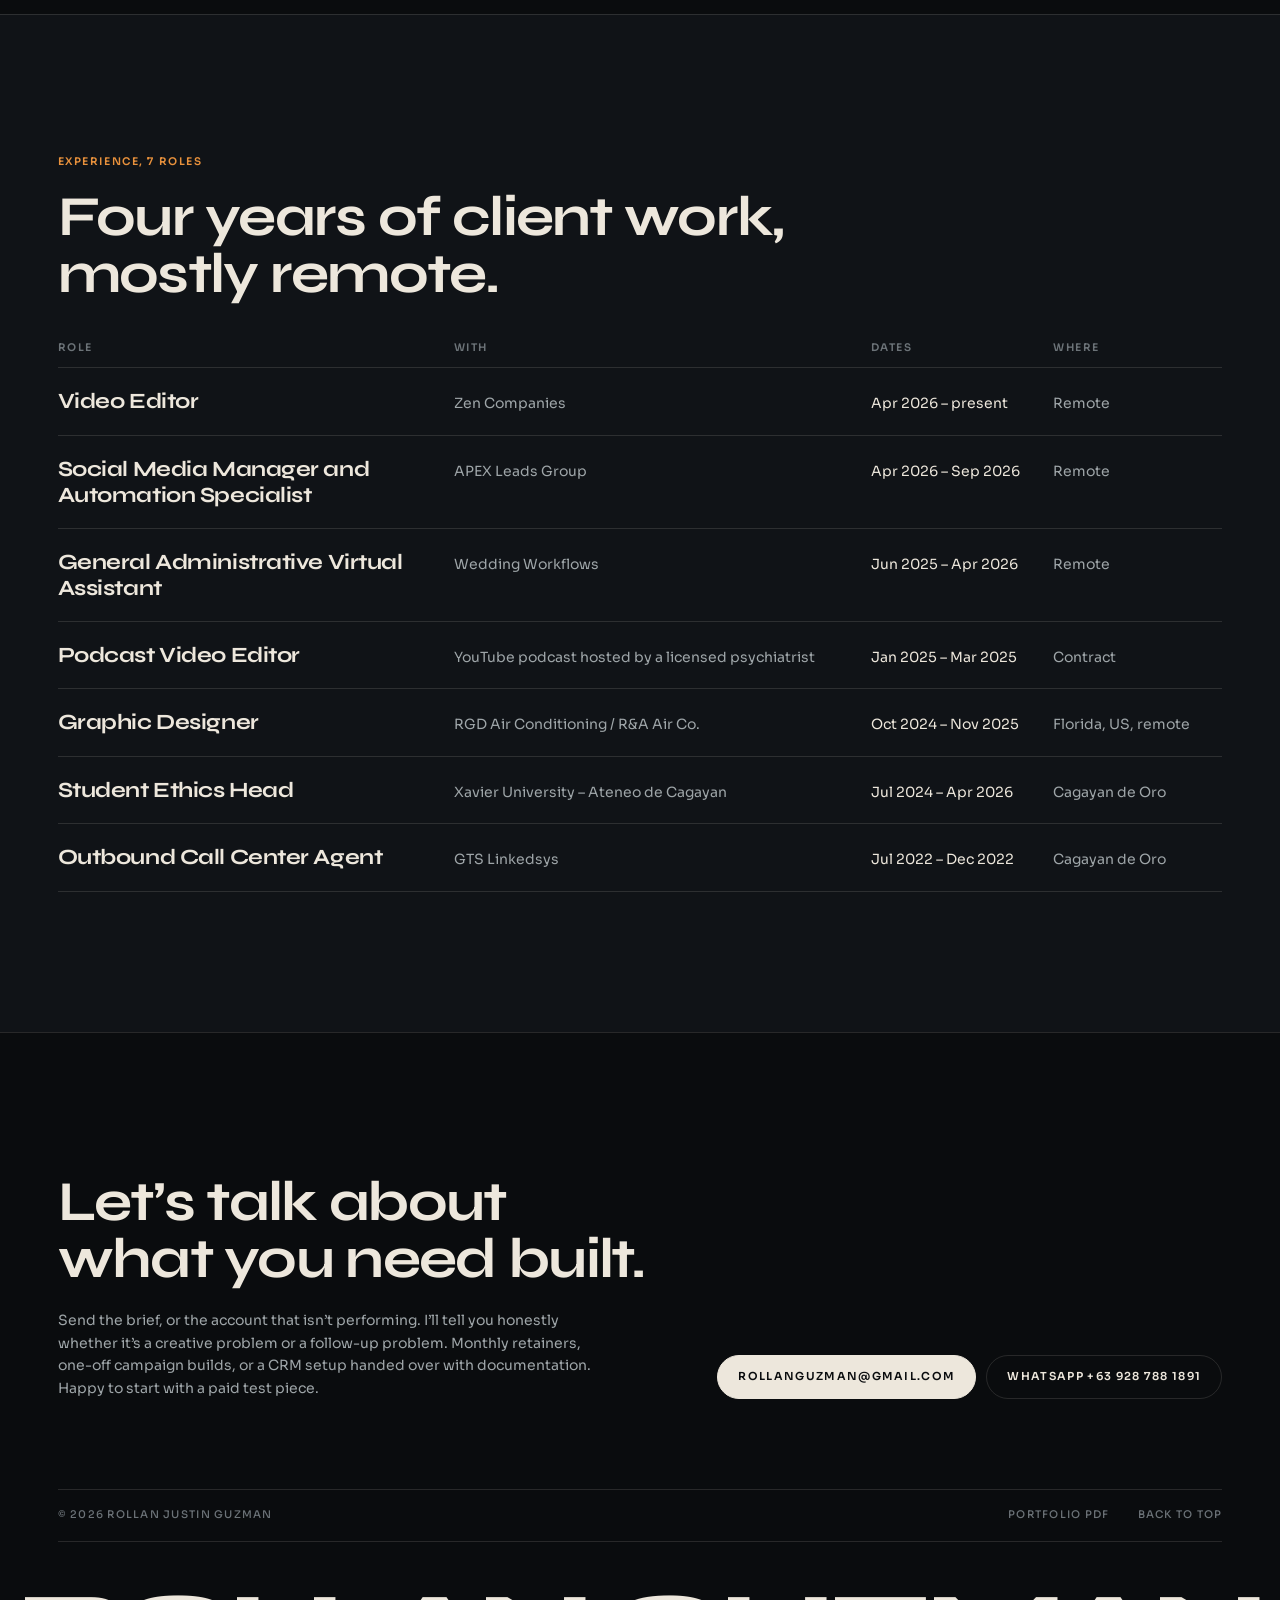
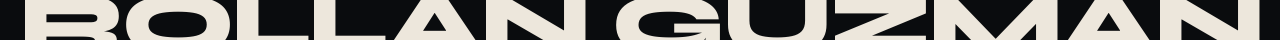
==== commit f9ba2095: "Add files via upload" ====
--- a/index.html
+++ b/index.html
@@ -15,7 +15,9 @@
 <meta name="twitter:card" content="summary_large_image">
 <link rel="icon" href="data:image/svg+xml,%3Csvg xmlns='http://www.w3.org/2000/svg' viewBox='0 0 32 32'%3E%3Crect width='32' height='32' fill='%230A0C0E'/%3E%3Ctext x='4' y='23' font-family='Arial' font-weight='900' font-size='19' fill='%23EDE7DC'%3ER%3C/text%3E%3Ccircle cx='25' cy='21' r='3' fill='%23E8913C'/%3E%3C/svg%3E">
 <link rel="preload" href="assets/fonts/syne.woff2" as="font" type="font/woff2" crossorigin>
-<script>if(!matchMedia('(prefers-reduced-motion: reduce)').matches)document.documentElement.classList.add('motion');</script>
+<script>if(!matchMedia('(prefers-reduced-motion: reduce)').matches)document.documentElement.classList.add('motion');
+/* Always open at the top with the name closed: no remembered scroll, no #section jump. */
+try{if('scrollRestoration' in history)history.scrollRestoration='manual';if(location.hash)history.replaceState(null,'',location.pathname+location.search);}catch(e){}</script>
 <link rel="stylesheet" href="assets/css/site.css">
 </head>
 <body>
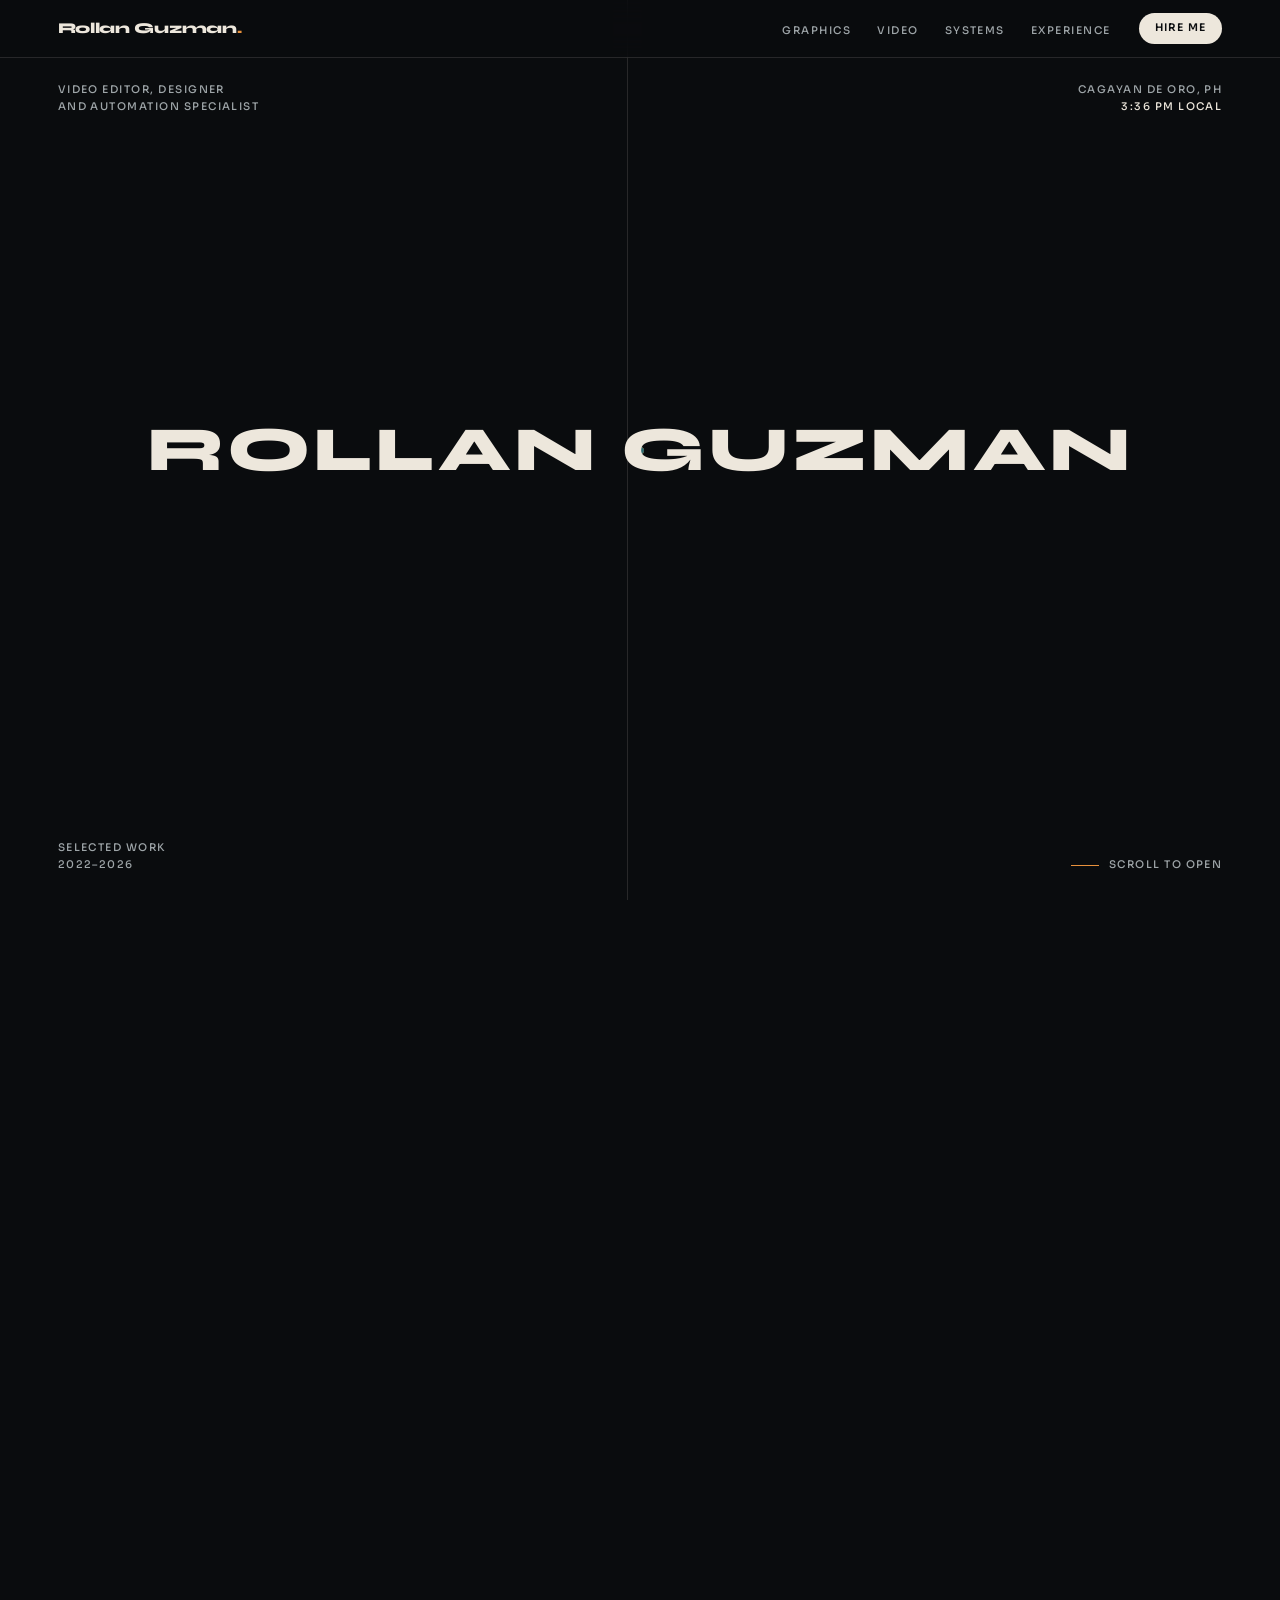
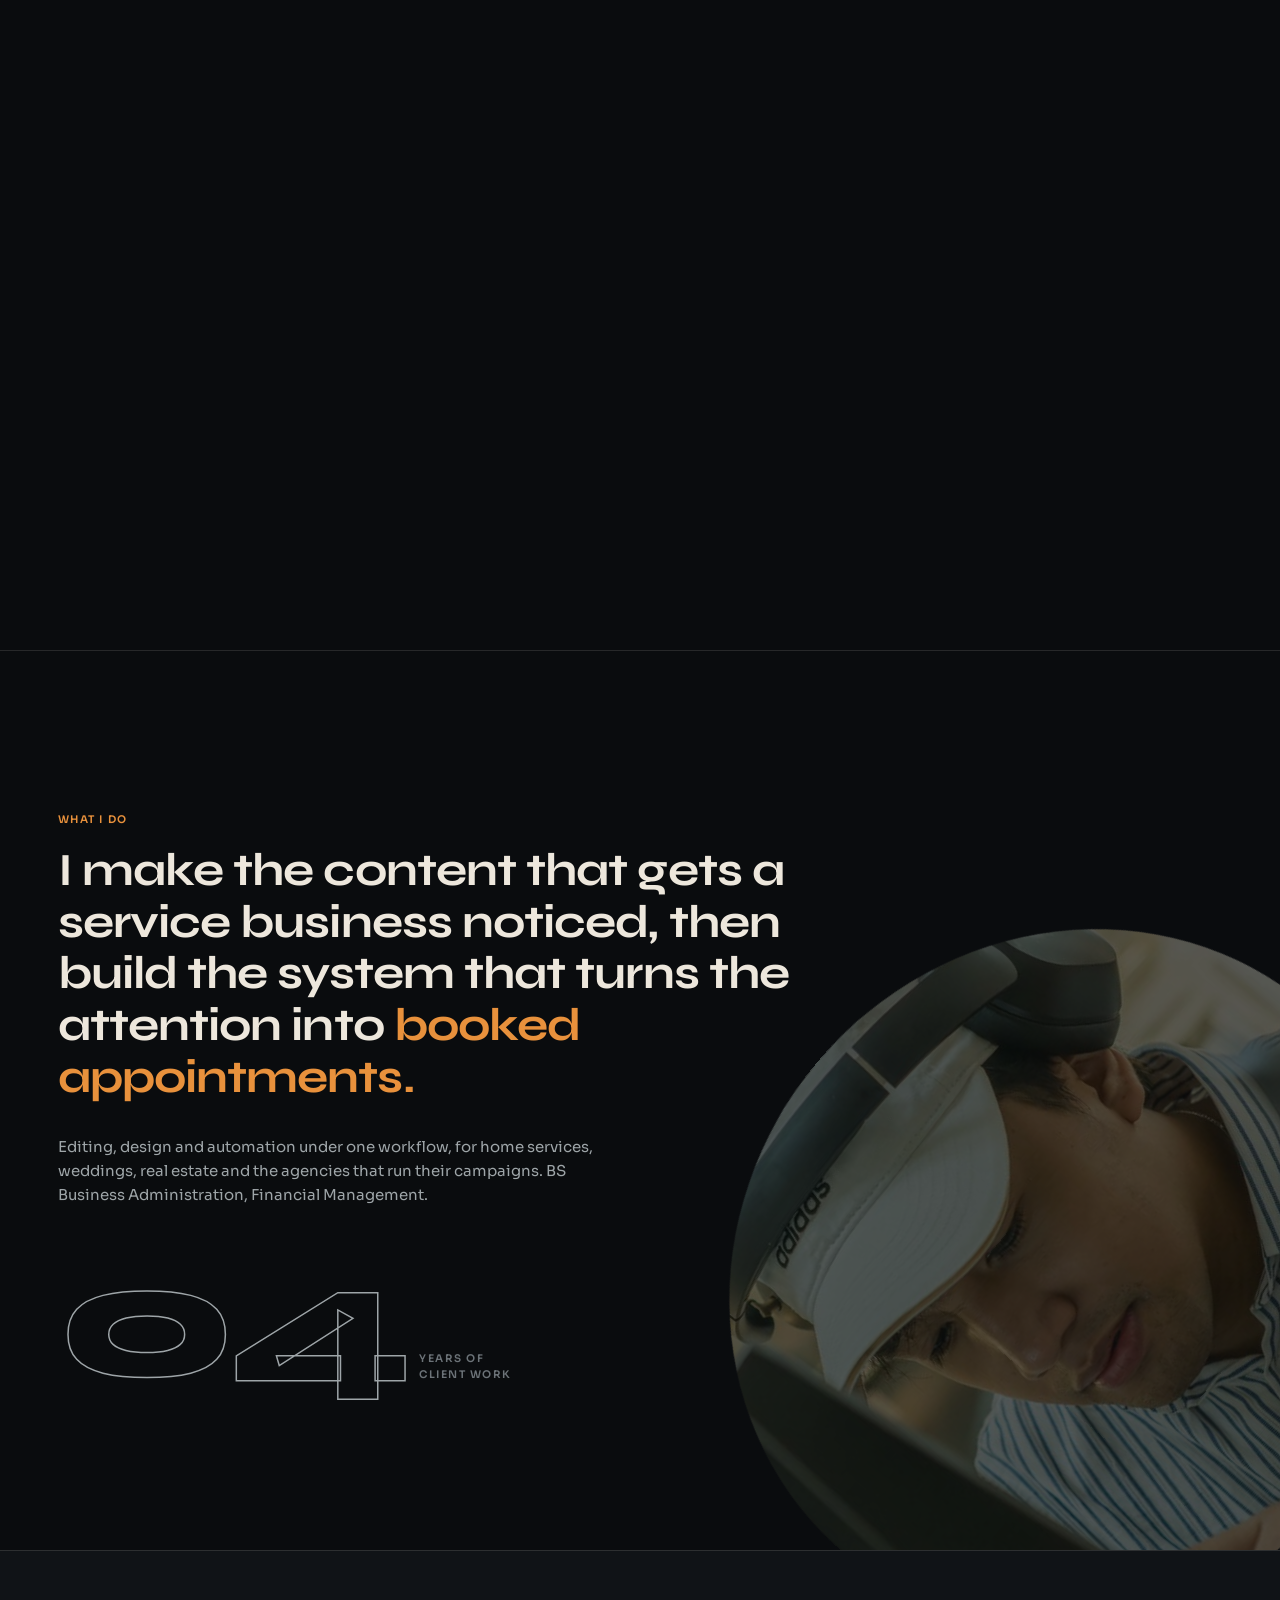
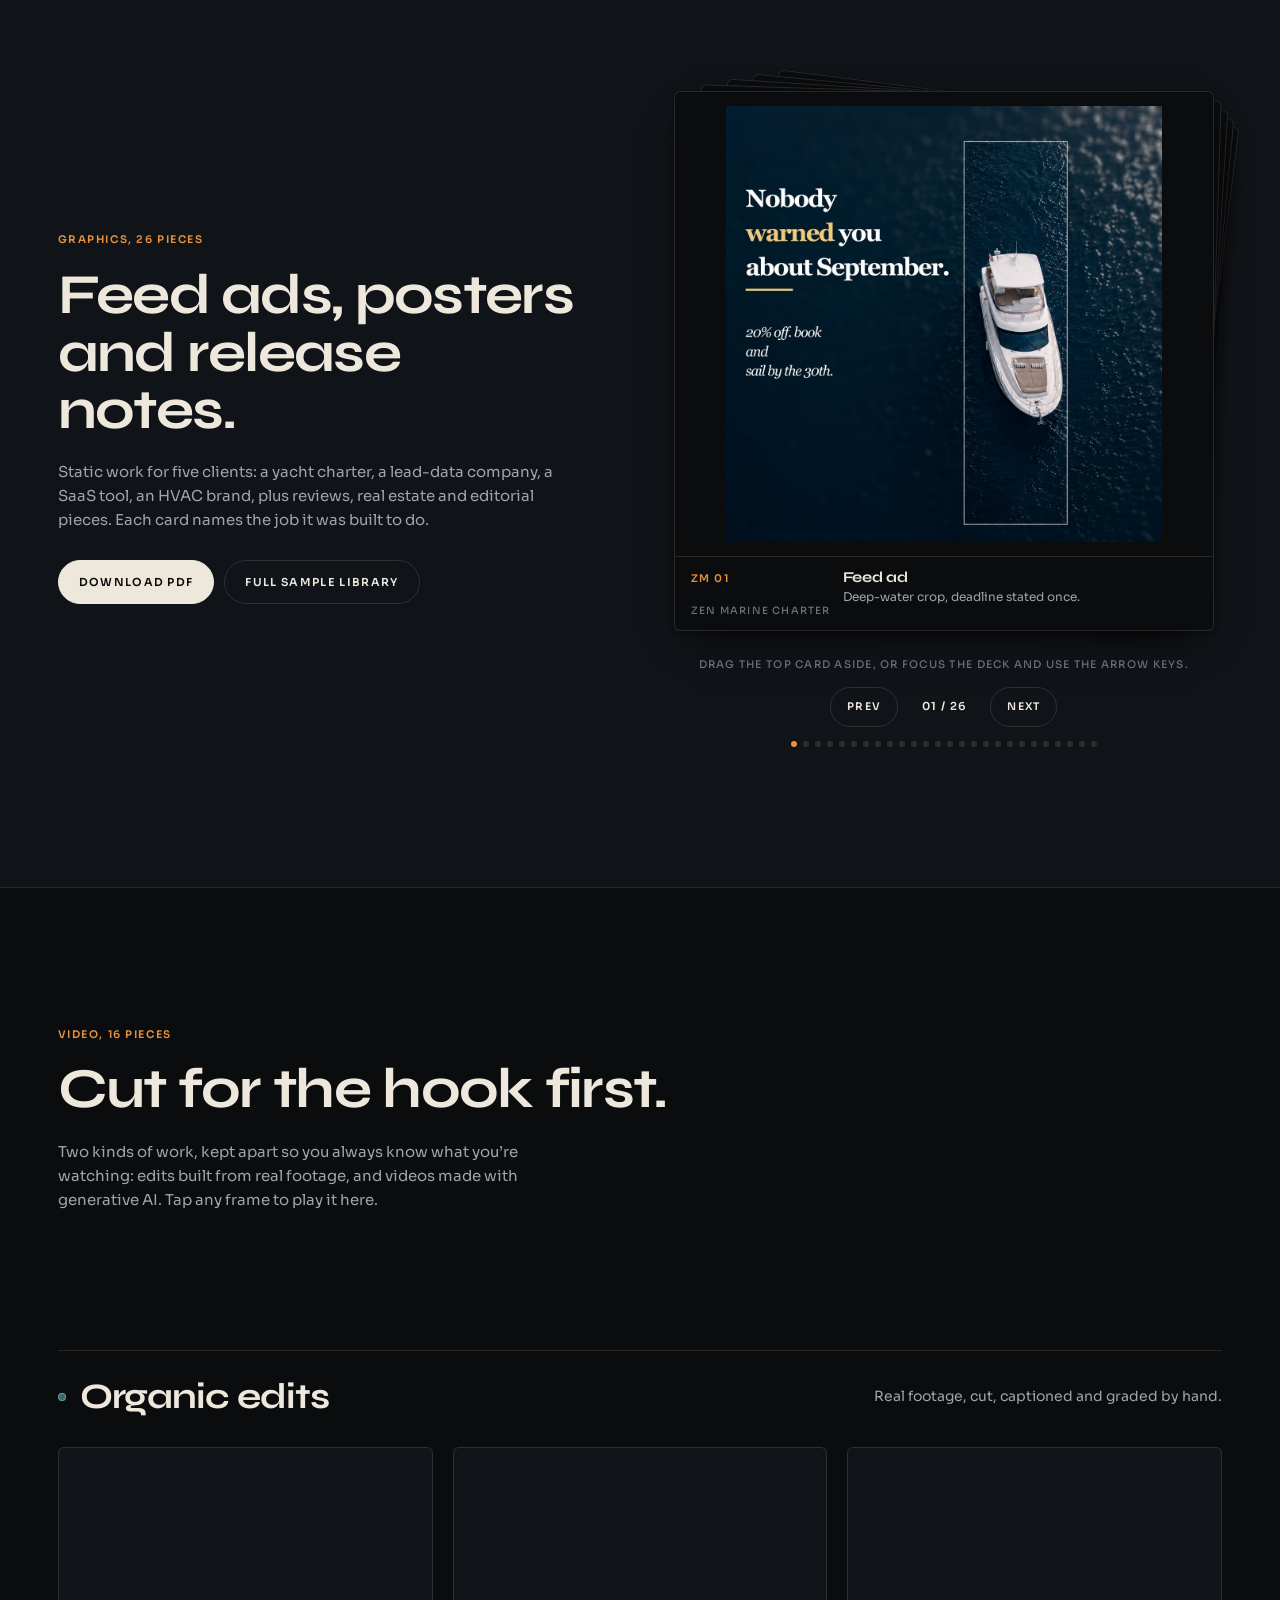
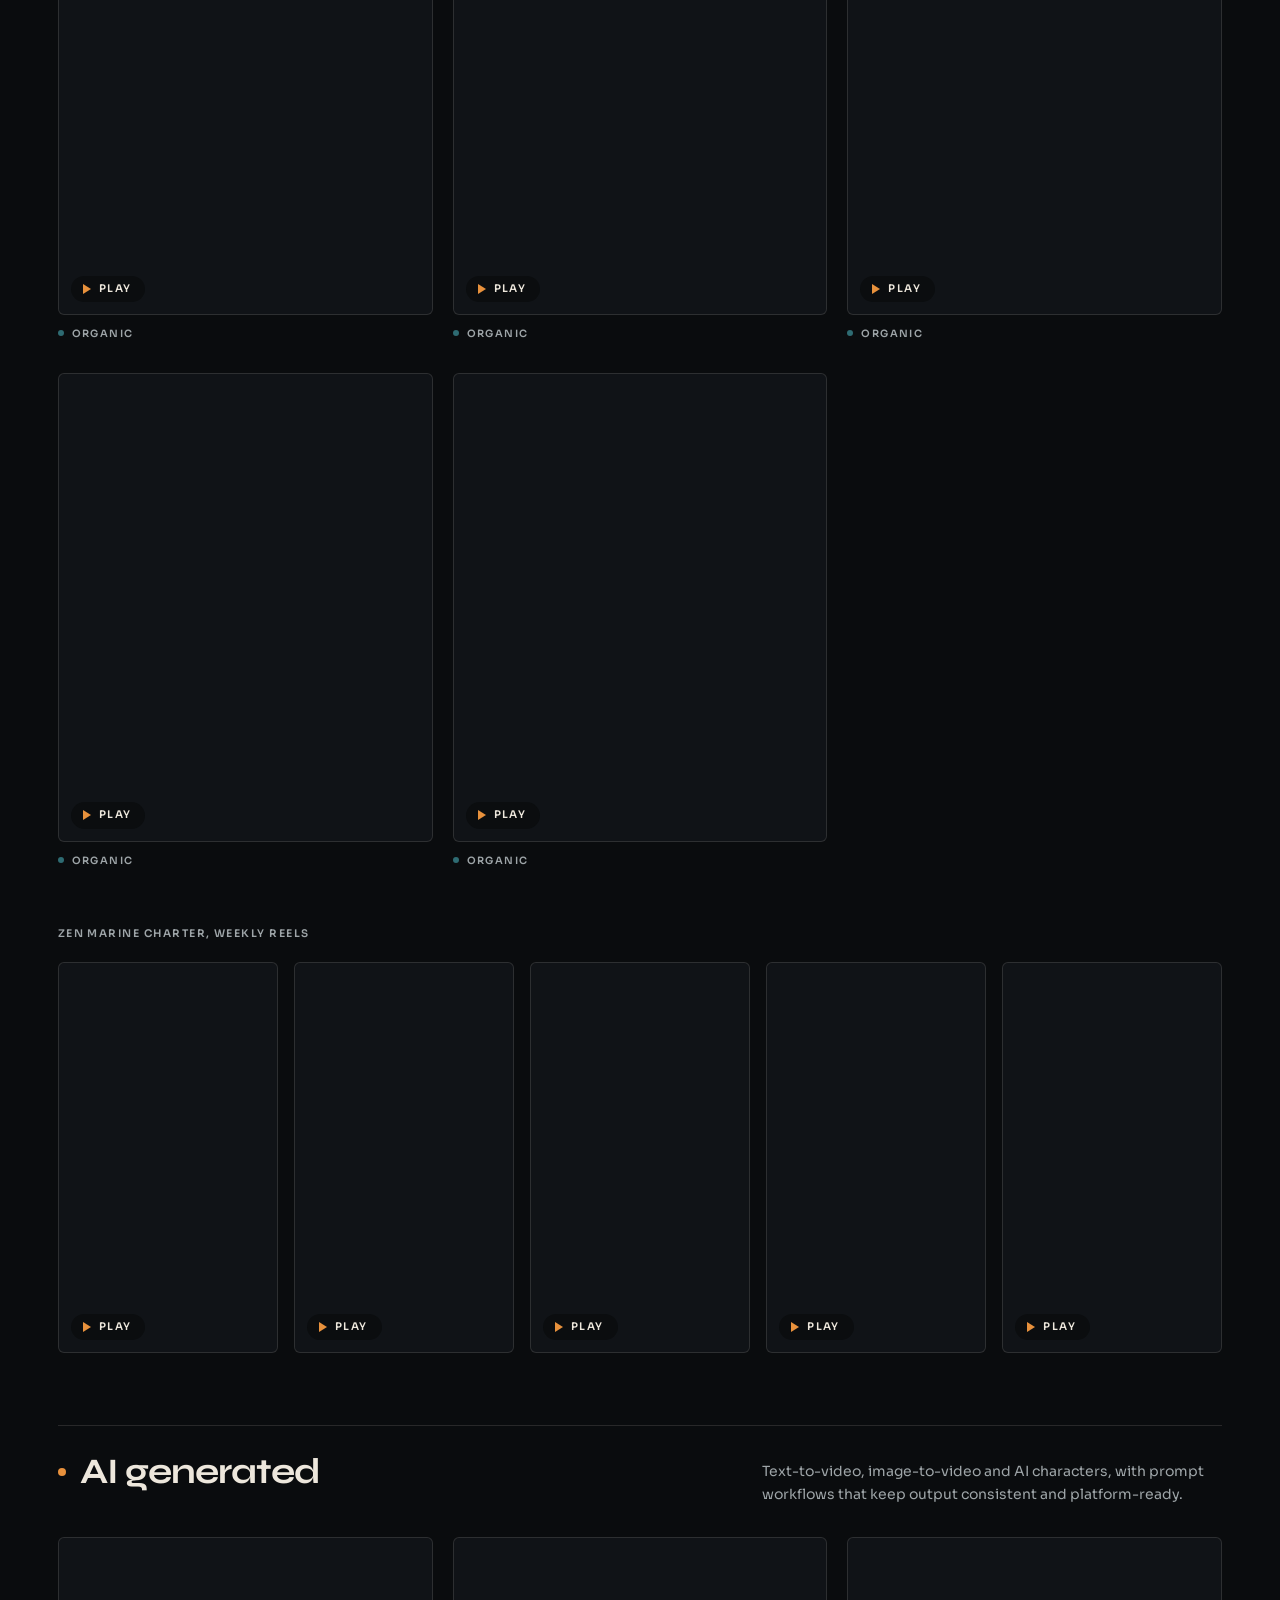
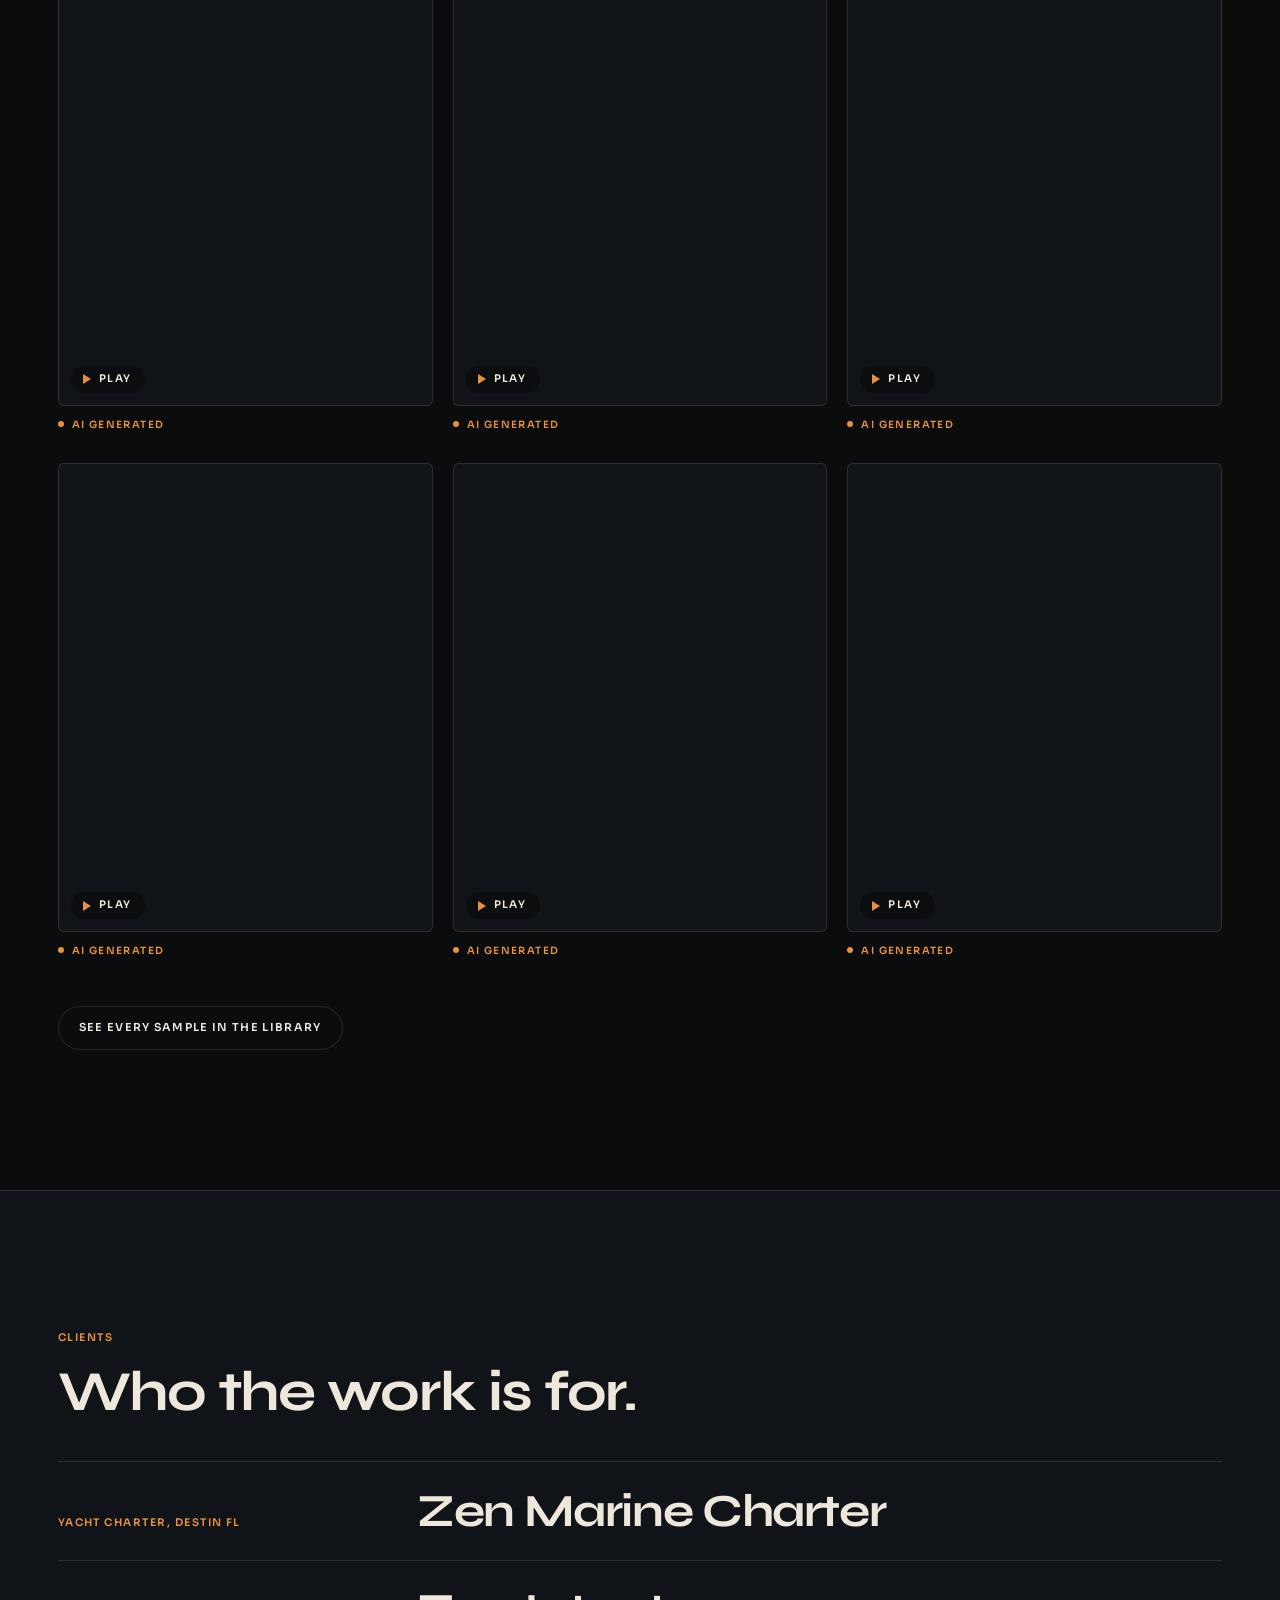
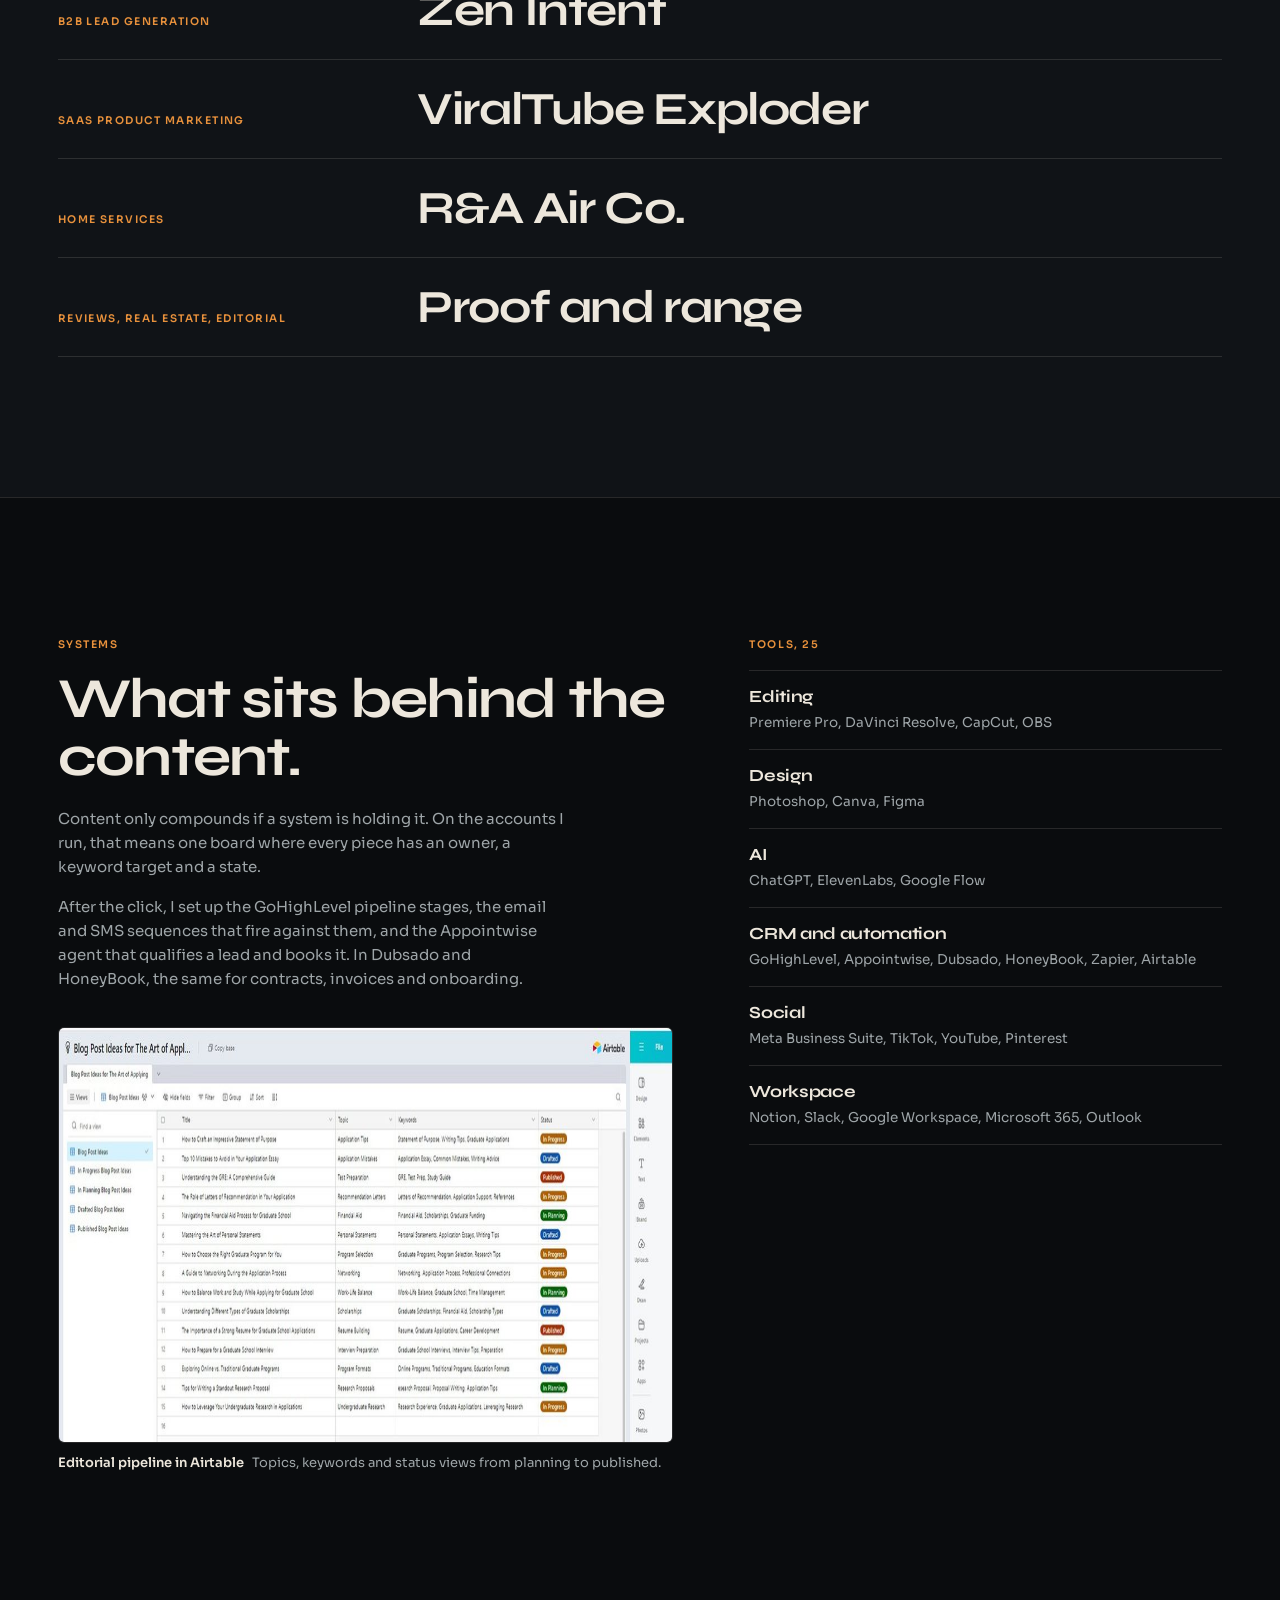
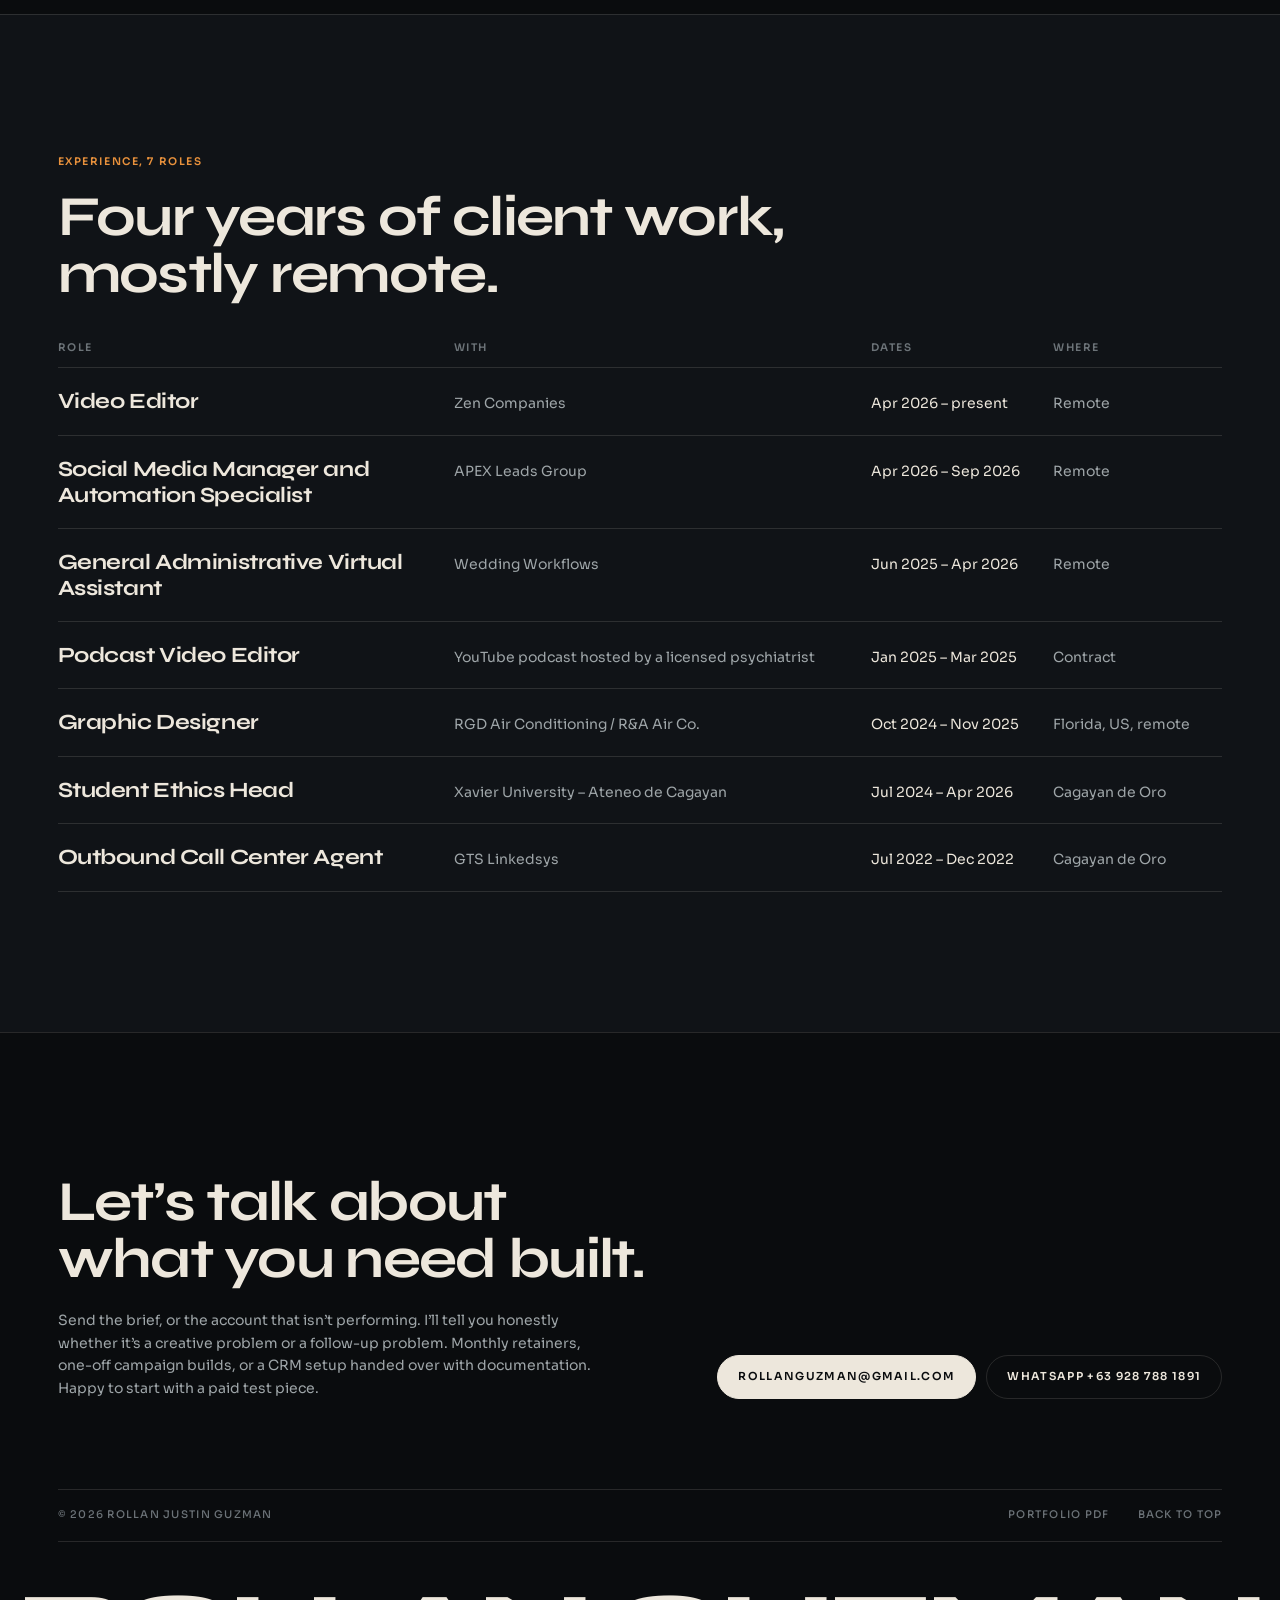
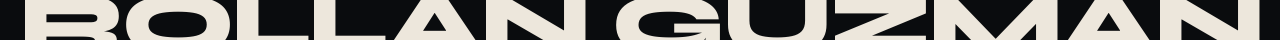
==== commit 04b363f5: "Add files via upload" ====
--- a/index.html
+++ b/index.html
@@ -41,7 +41,7 @@
 <!-- PORTAL HERO -->
 <section class="portal" aria-label="Rollan Justin Guzman">
   <div class="stage">
-    <img class="portal-img" src="assets/img/photo_cover.jpg" alt="Rollan Justin Guzman editing at a laptop" width="1122" height="1402" fetchpriority="high">
+    <img class="portal-img" src="assets/img/photo_cover.jpg" alt="Rollan Justin Guzman editing at a laptop" width="1672" height="941" fetchpriority="high">
     <div class="portal-wash" aria-hidden="true"></div>
     <div class="portal-veil" aria-hidden="true"></div>
     <div class="panel panel-l" aria-hidden="true"></div>
@@ -173,11 +173,11 @@
   <p class="label reveal">Clients</p>
   <h2 class="h2 reveal" id="roster-h">Who the work is for.</h2>
   <ul class="rows">
-    <li class="row reveal"><span class="r-label">Yacht charter, Destin FL</span><span class="r-name">Zen Marine Charter</span><span class="r-count">7 graphics, 6 reels</span></li>
-    <li class="row reveal"><span class="r-label">B2B lead generation</span><span class="r-name">Zen Intent</span><span class="r-count">3 graphics, 3 videos</span></li>
-    <li class="row reveal"><span class="r-label">SaaS product marketing</span><span class="r-name">ViralTube Exploder</span><span class="r-count">3 graphics</span></li>
-    <li class="row reveal"><span class="r-label">Home services</span><span class="r-name">R&amp;A Air Co.</span><span class="r-count">4 graphics</span></li>
-    <li class="row reveal"><span class="r-label">Reviews, real estate, editorial</span><span class="r-name">Proof and range</span><span class="r-count">9 graphics</span></li>
+    <li class="row reveal"><span class="r-label">Yacht charter, Destin FL</span><span class="r-name">Zen Marine Charter</span></li>
+    <li class="row reveal"><span class="r-label">B2B lead generation</span><span class="r-name">Zen Intent</span></li>
+    <li class="row reveal"><span class="r-label">SaaS product marketing</span><span class="r-name">ViralTube Exploder</span></li>
+    <li class="row reveal"><span class="r-label">Home services</span><span class="r-name">R&amp;A Air Co.</span></li>
+    <li class="row reveal"><span class="r-label">Reviews, real estate, editorial</span><span class="r-name">Proof and range</span></li>
   </ul>
 </section>
 
--- a/assets/css/site.css
+++ b/assets/css/site.css
@@ -80,7 +80,7 @@
   display: grid; place-items: center;
 }
 .portal-img {
-  position: absolute; inset: 0; width: 100%; height: 100%; object-fit: cover; object-position: 60% 42%;
+  position: absolute; inset: 0; width: 100%; height: 100%; object-fit: cover; object-position: 66% 45%;
   filter: brightness(.62) contrast(1.08) saturate(.9);
   transform: scale(var(--img-s, 1)); will-change: transform;
 }
@@ -116,7 +116,7 @@
 .meta-br::before { content: ""; display: inline-block; width: 28px; height: 1px; background: var(--amber); vertical-align: middle; margin-right: 10px; }
 #clock { color: var(--ink); }
 @media (max-width: 600px) {
-  .portal-title { font-size: 10.5vw; white-space: normal; text-align: center; line-height: .95; }
+  .portal-title { font-size: 10.5vw; white-space: normal; text-align: center; line-height: .95; margin-top: 46vh; margin-top: 46svh; } /* sits below the face on the cover photo */
   .half { display: block; }
   .half-l { transform: translateX(calc(var(--open, 1) * -5%)); }
   .half-r { transform: translateX(calc(var(--open, 1) * 5%)); }
@@ -211,12 +211,12 @@
 /* ---------- roster ---------- */
 .roster { padding: 140px var(--pad); border-top: 1px solid var(--line); background: var(--ground-2); }
 .rows { list-style: none; margin: 40px 0 0; padding: 0; border-top: 1px solid var(--line); }
-.row { display: grid; grid-template-columns: minmax(150px, 1fr) 2.4fr auto; gap: 24px; align-items: baseline; padding: 26px 0; border-bottom: 1px solid var(--line); }
+.row { display: grid; grid-template-columns: minmax(150px, 1fr) 2.4fr; gap: 24px; align-items: baseline; padding: 26px 0; border-bottom: 1px solid var(--line); }
 .r-label { font: 600 10.5px/1.4 var(--sans); letter-spacing: .14em; text-transform: uppercase; color: var(--amber); }
 .r-name { font: 700 clamp(24px, 3.6vw, 46px)/1 var(--display); letter-spacing: -.03em; }
 .r-count { font-size: 13px; color: var(--ink-2); text-align: right; white-space: nowrap; }
 @media (max-width: 700px) {
-  .row { grid-template-columns: 1fr auto; row-gap: 10px; }
+  .row { grid-template-columns: 1fr; row-gap: 10px; }
   .r-label { grid-column: 1 / -1; }
 }
 
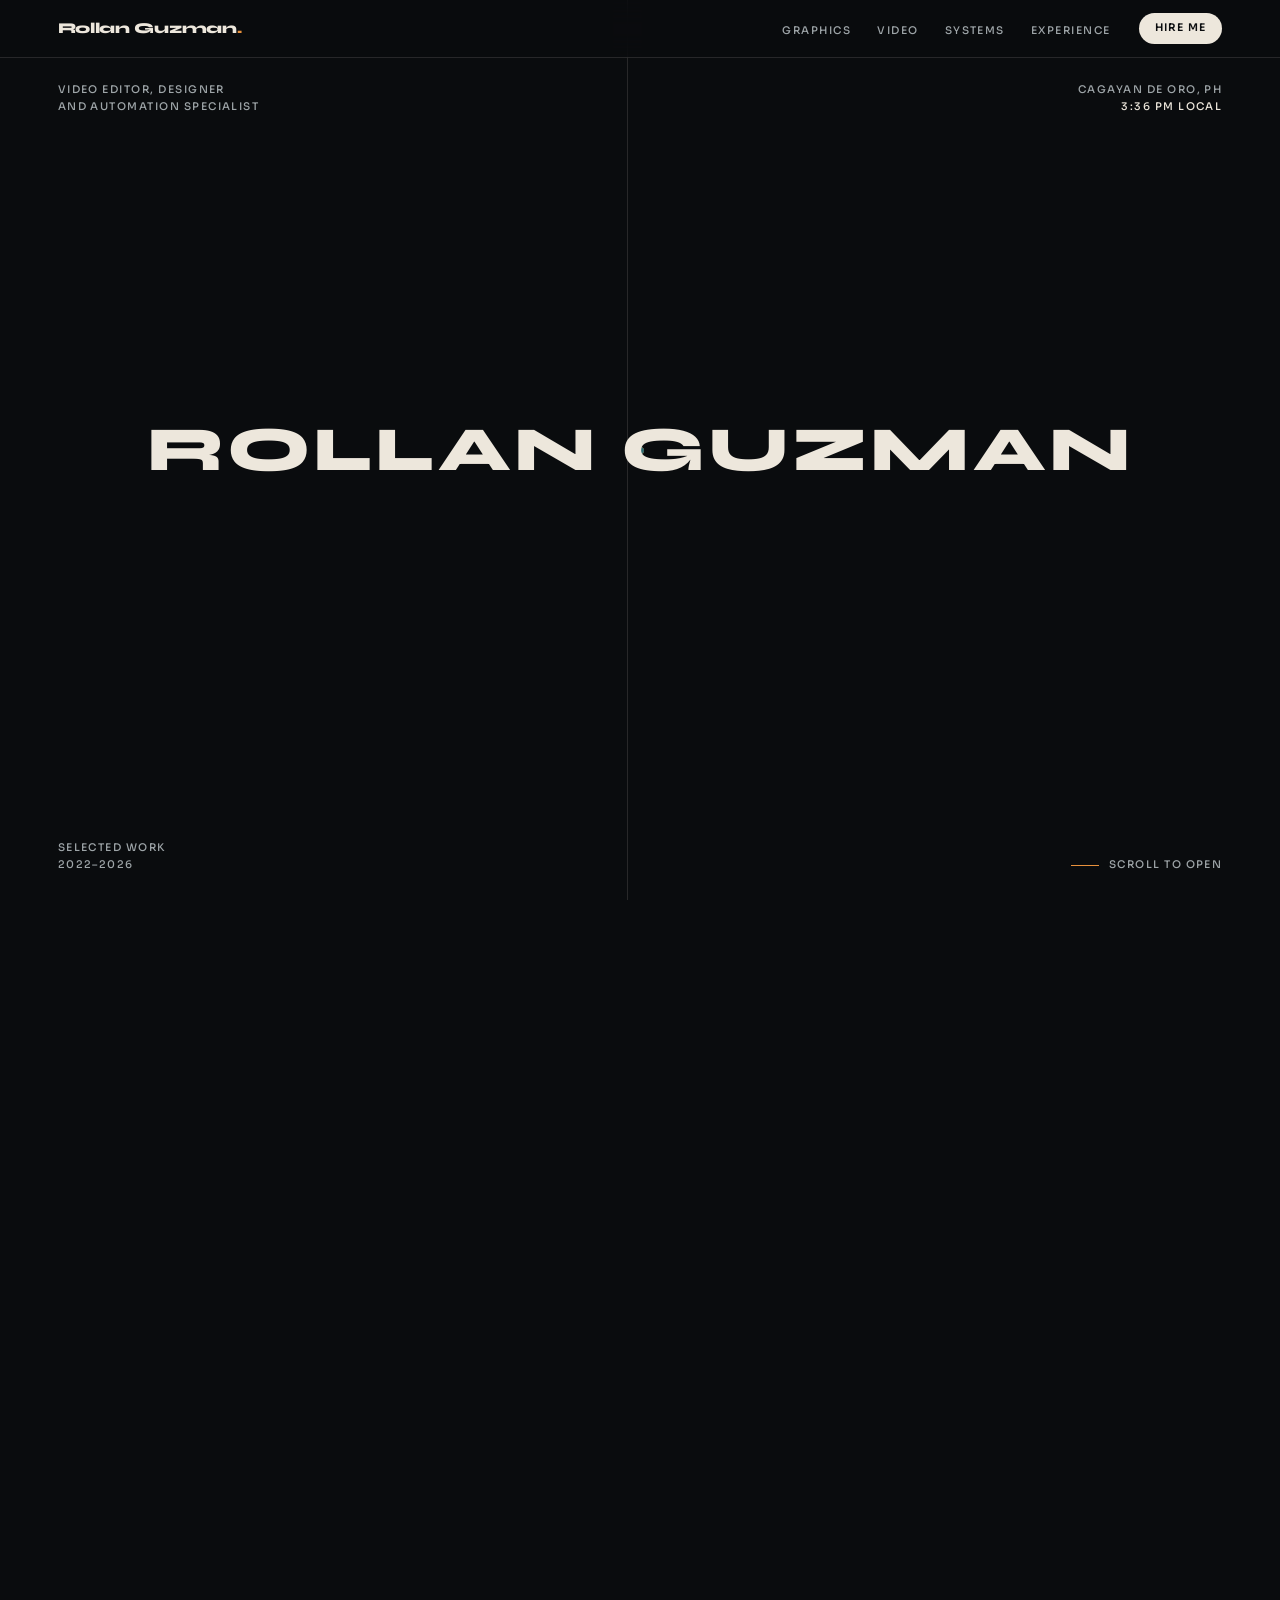
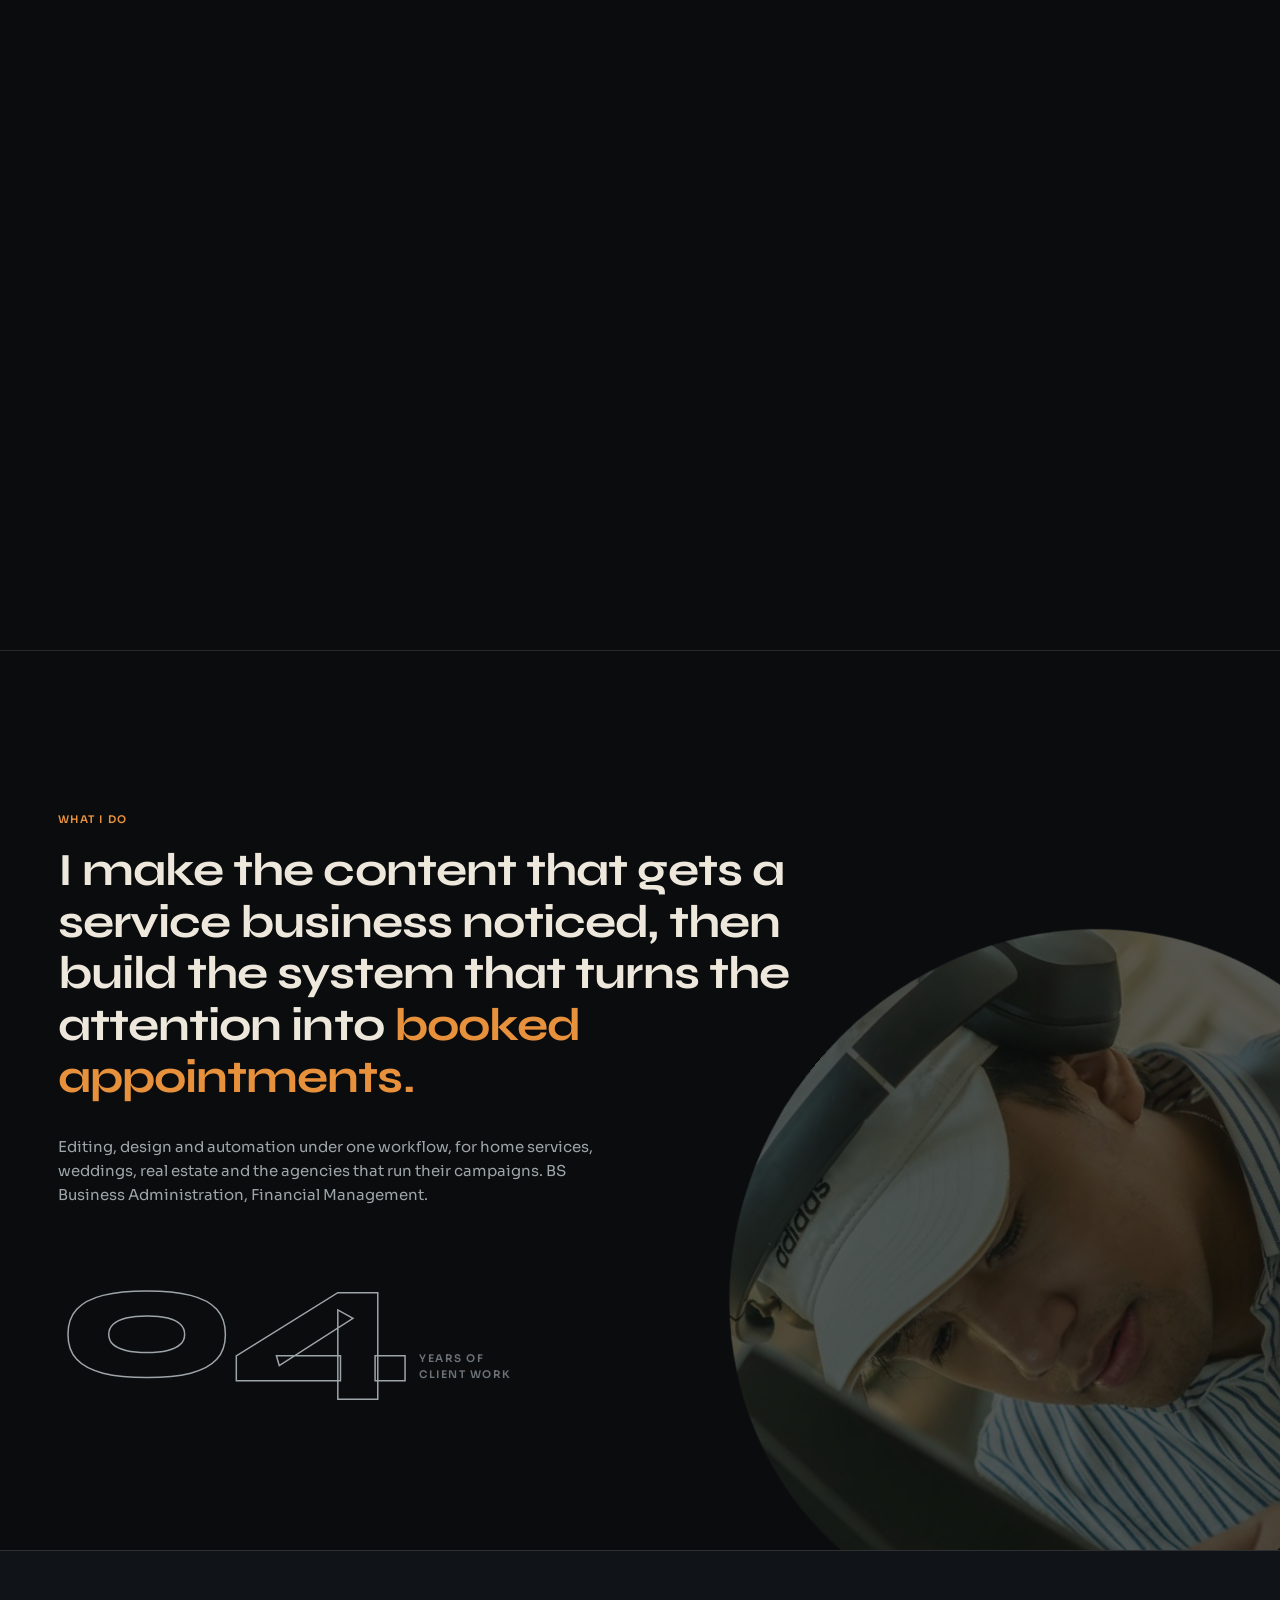
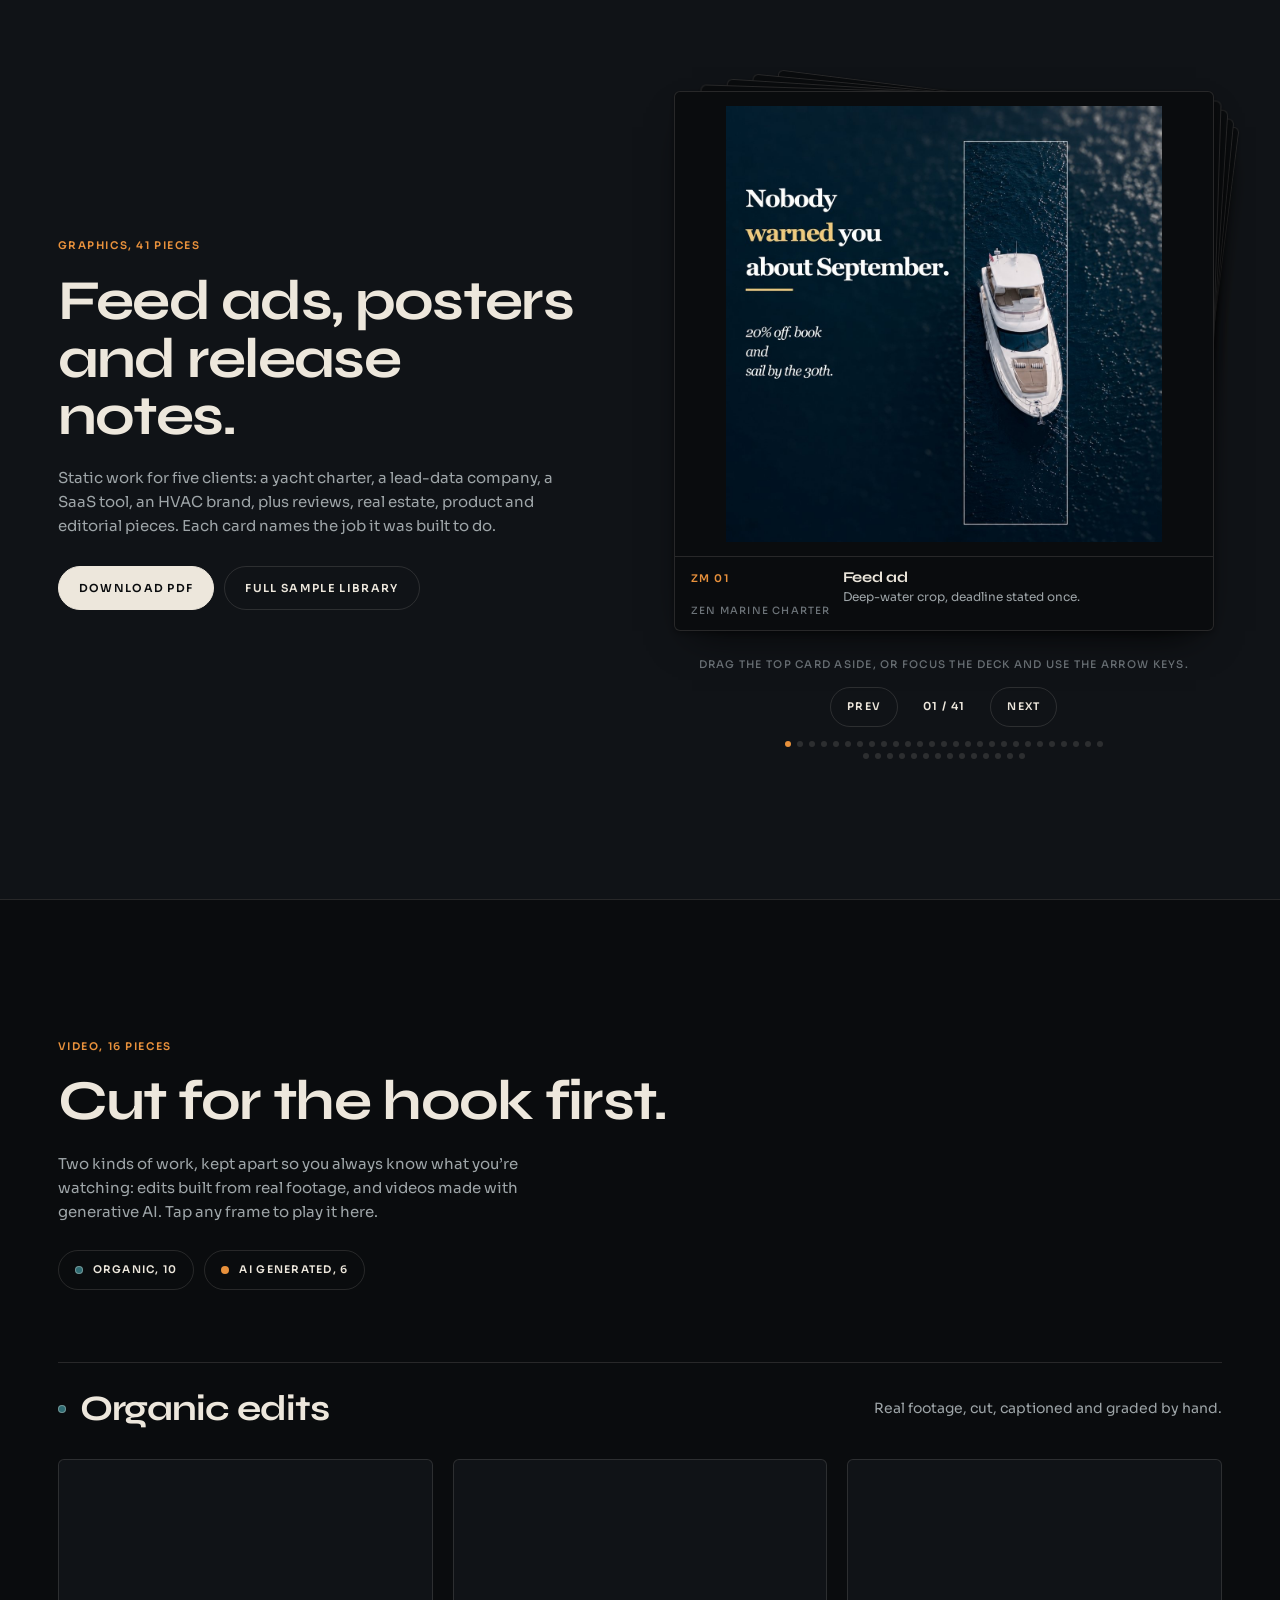
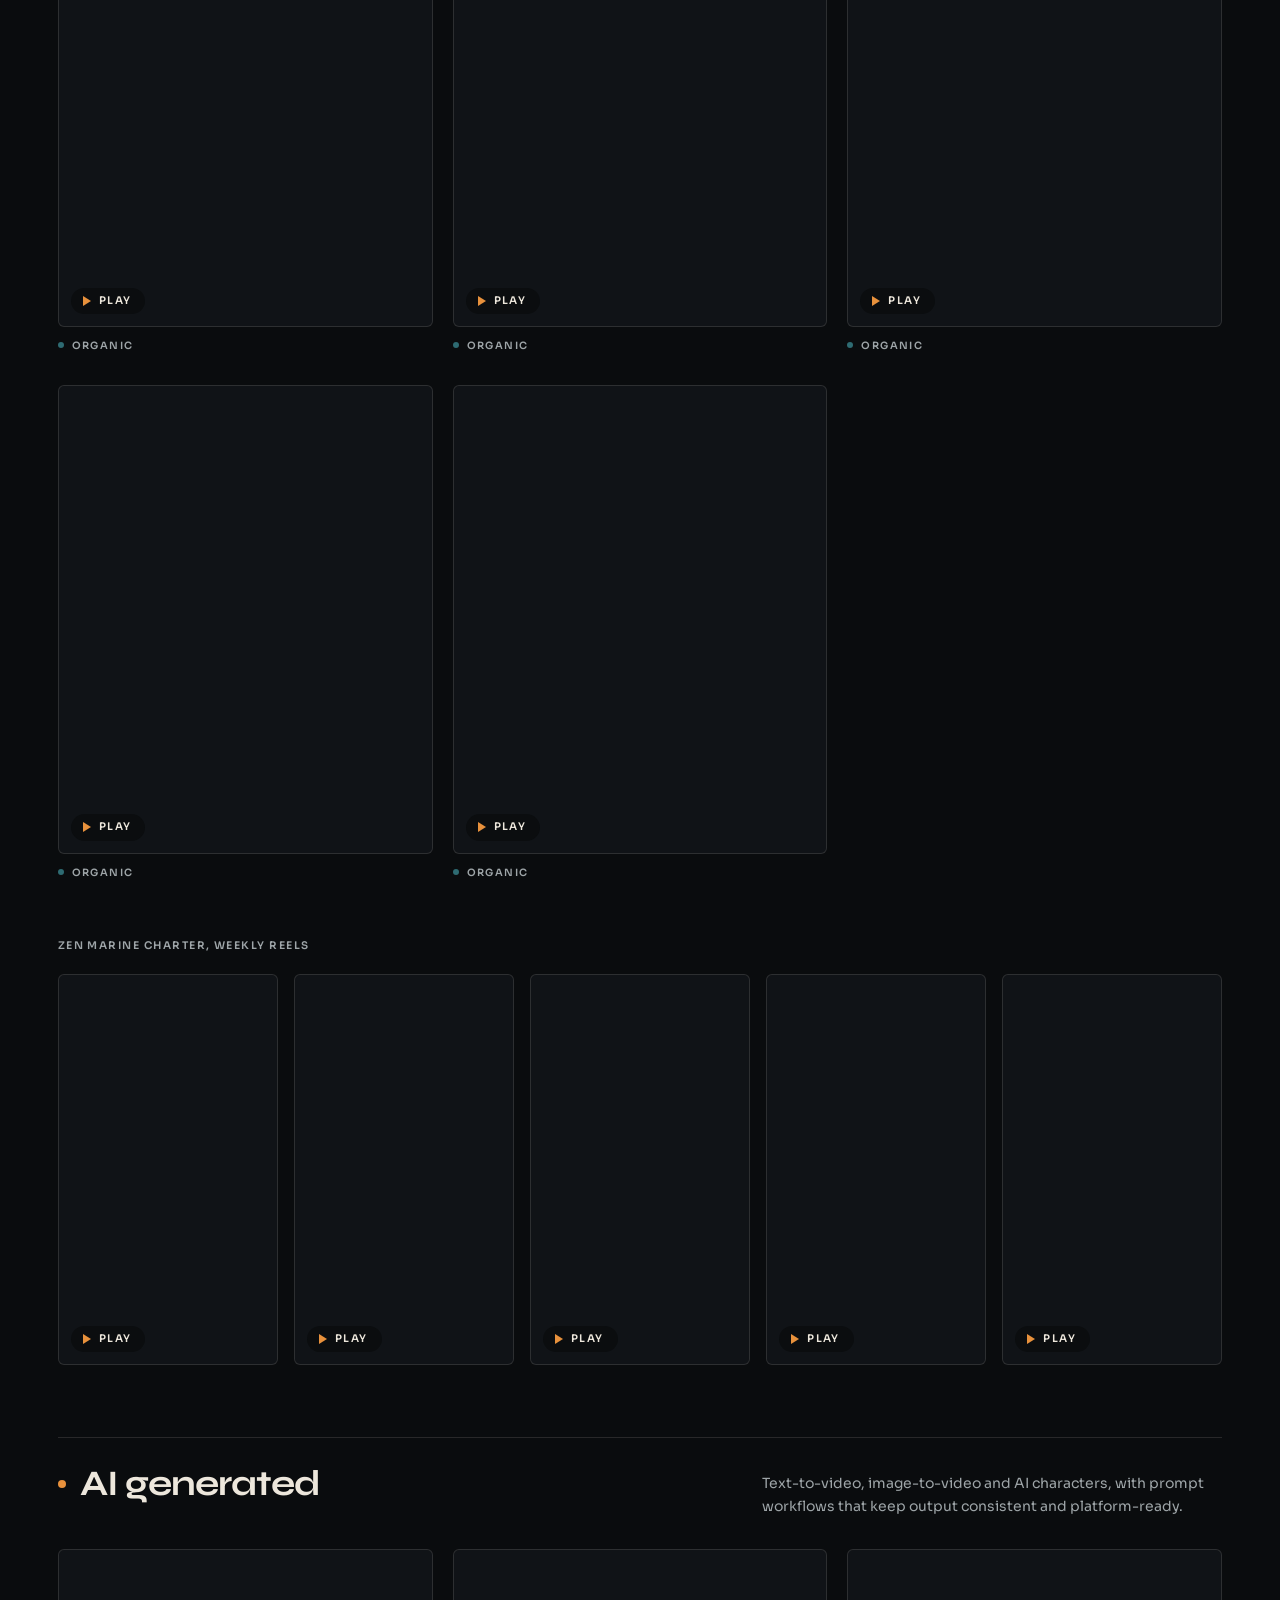
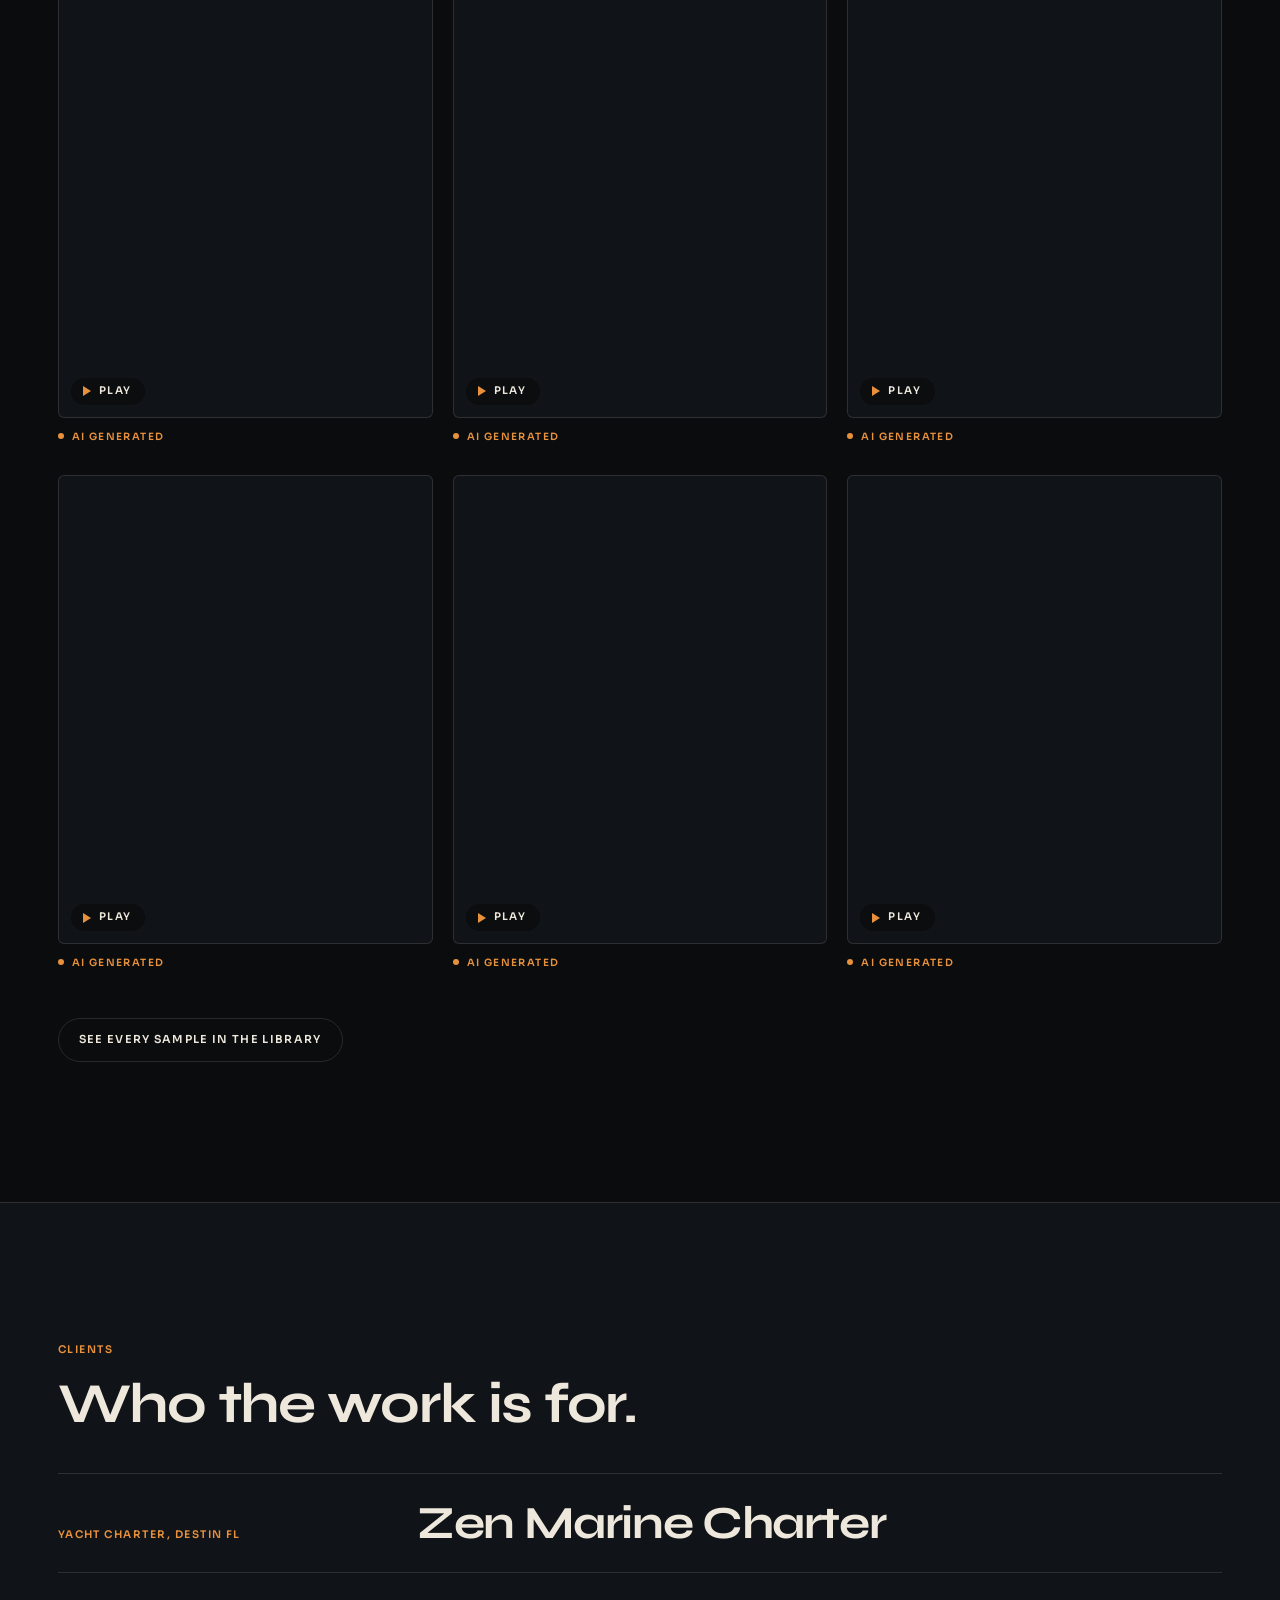
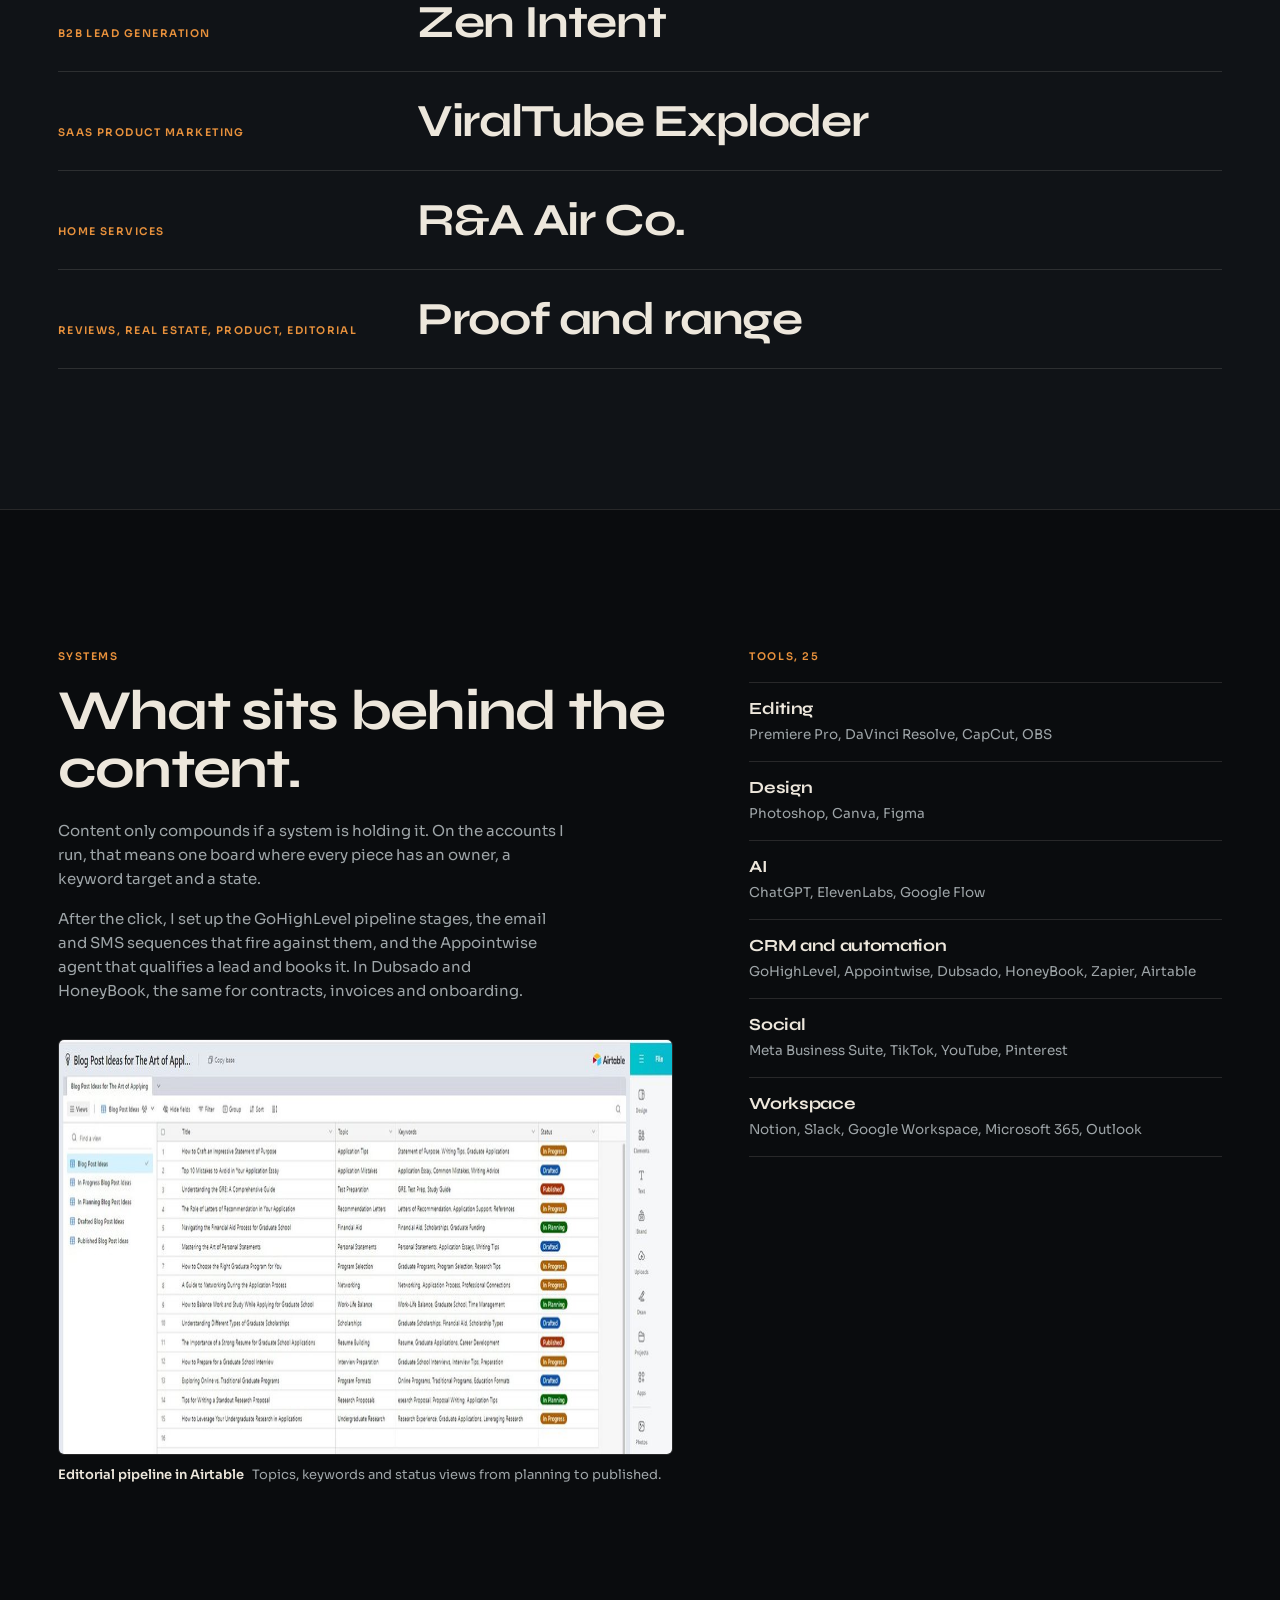
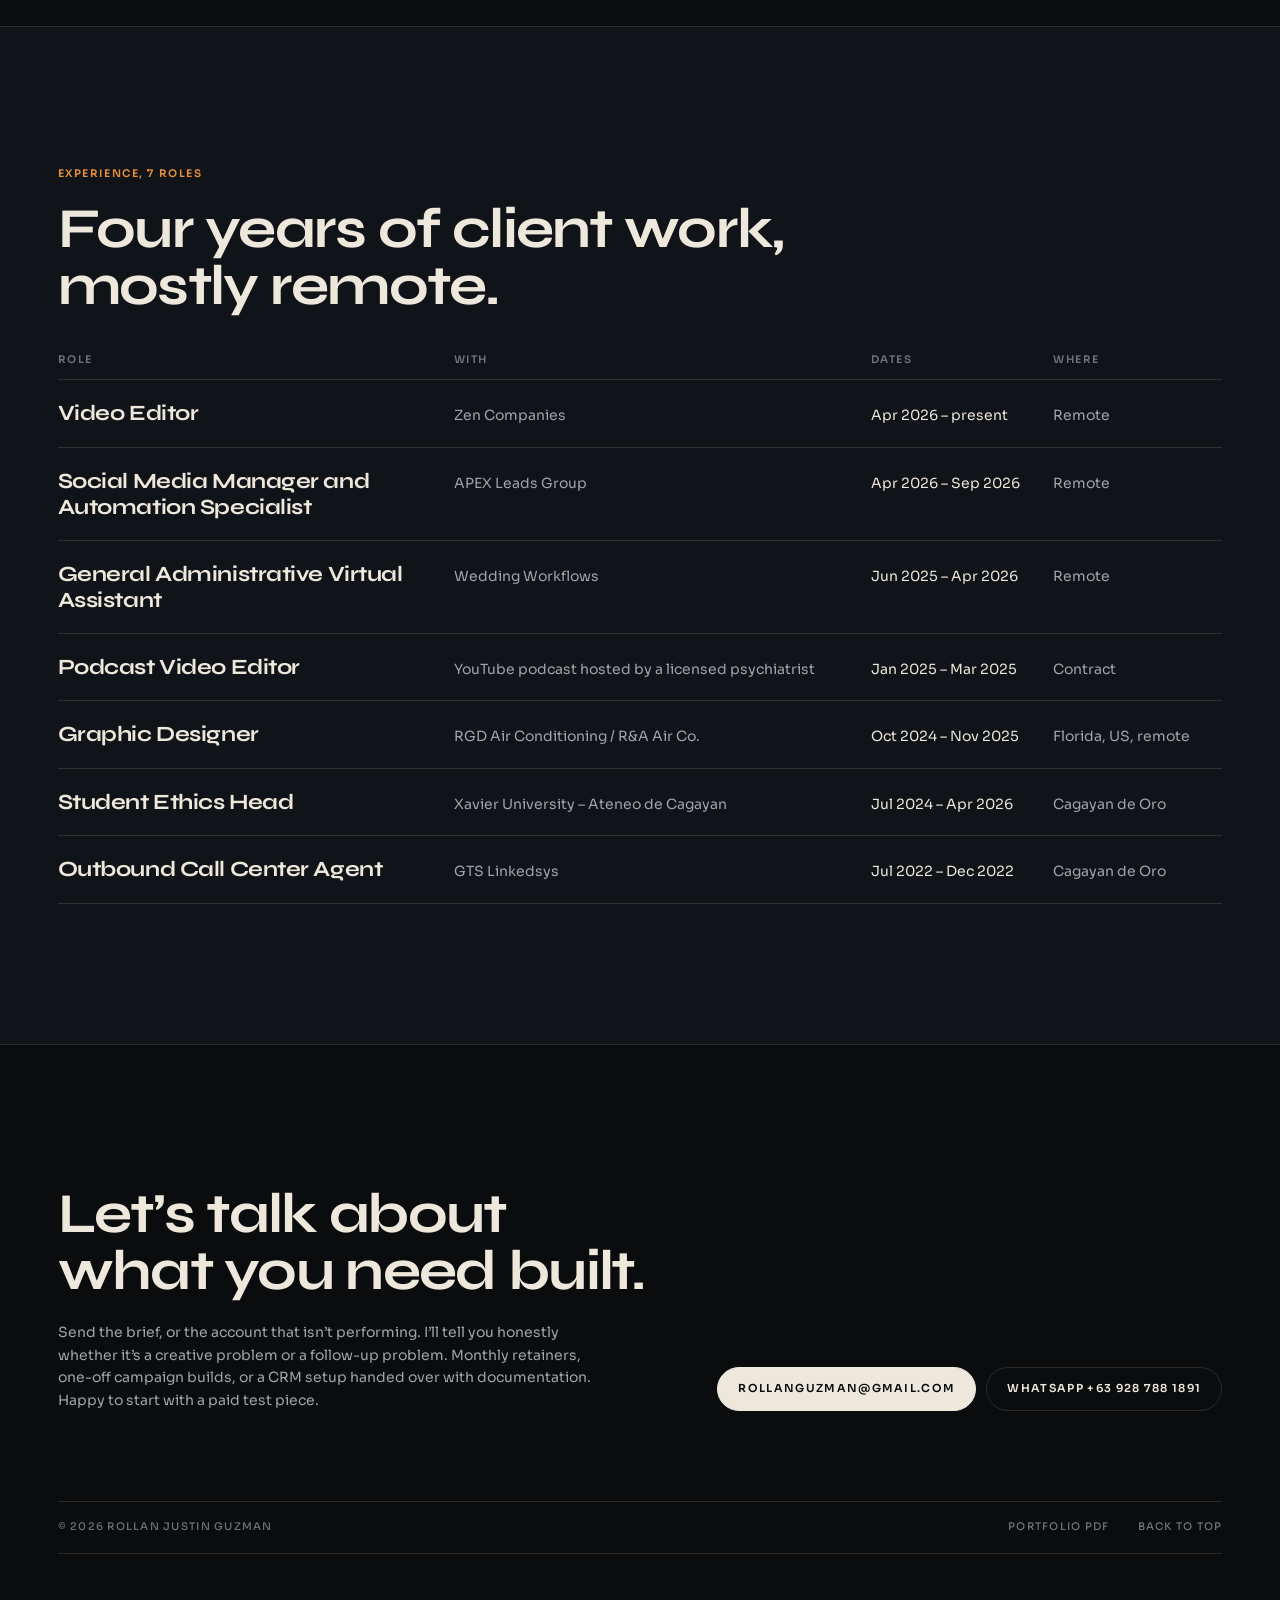
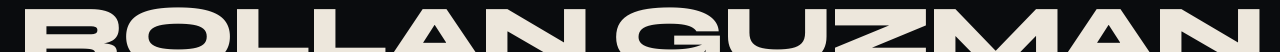
==== commit a8fb61ec: "Add files via upload" ====
--- a/index.html
+++ b/index.html
@@ -70,9 +70,9 @@
 <!-- GRAPHICS DECK -->
 <section class="releases" id="work">
   <div class="rel-copy">
-    <p class="label reveal">Graphics, 26 pieces</p>
+    <p class="label reveal">Graphics, 41 pieces</p>
     <h2 class="h2 reveal">Feed ads, posters and release notes.</h2>
-    <p class="lede reveal">Static work for five clients: a yacht charter, a lead-data company, a SaaS tool, an HVAC brand, plus reviews, real estate and editorial pieces. Each card names the job it was built to do.</p>
+    <p class="lede reveal">Static work for five clients: a yacht charter, a lead-data company, a SaaS tool, an HVAC brand, plus reviews, real estate, product and editorial pieces. Each card names the job it was built to do.</p>
     <div class="btns reveal">
       <a class="btn btn-solid" href="assets/pdf/rollan-guzman-portfolio.pdf" target="_blank" rel="noopener">Download PDF</a>
       <a class="btn" href="https://drive.google.com/drive/folders/10nQy8GcR4z_6_wf2hoM9pNLpjcJK8HDm?usp=drive_link" target="_blank" rel="noopener">Full sample library</a>
@@ -81,7 +81,7 @@
 
   <div class="deck-wrap">
     <div class="deck" id="deck" tabindex="0" role="region" aria-roledescription="card deck" aria-label="Graphics deck. Use the left and right arrow keys to flip through.">
-      <!-- ZM: Zen Marine Charter (7) -->
+      <!-- ZM: Zen Marine Charter (9) -->
       <figure class="card"><div class="card-img"><img src="assets/img/zm_sept_dark.jpg" alt="September charter offer, dark water" draggable="false" loading="lazy"></div><figcaption><b>ZM 01</b><span class="c-t">Feed ad</span><span class="c-n">Deep-water crop, deadline stated once.</span><span class="c-c">Zen Marine Charter</span></figcaption></figure>
       <figure class="card"><div class="card-img"><img src="assets/img/zm_sept_gold.jpg" alt="September charter offer, golden hour" draggable="false" loading="lazy"></div><figcaption><b>ZM 02</b><span class="c-t">Warm variant</span><span class="c-n">Same copy, A/B tested against the cool version.</span><span class="c-c">Zen Marine Charter</span></figcaption></figure>
       <figure class="card"><div class="card-img"><img src="assets/img/zm_aerial.jpg" alt="Aerial yacht at speed with offer" draggable="false" loading="lazy"></div><figcaption><b>ZM 03</b><span class="c-t">Offer ad</span><span class="c-n">Discount carried as a caption, not a badge.</span><span class="c-c">Zen Marine Charter</span></figcaption></figure>
@@ -89,20 +89,34 @@
       <figure class="card"><div class="card-img"><img src="assets/img/zm_spec.jpg" alt="Lovin Life vessel spec card" draggable="false" loading="lazy"></div><figcaption><b>ZM 05</b><span class="c-t">Spec card</span><span class="c-n">Capacity, duration, crew and price up front.</span><span class="c-c">Zen Marine Charter</span></figcaption></figure>
       <figure class="card"><div class="card-img"><img src="assets/img/zm_story.jpg" alt="Weekend still open story ad" draggable="false" loading="lazy"></div><figcaption><b>ZM 06</b><span class="c-t">Story ad</span><span class="c-n">Notification format over customer footage.</span><span class="c-c">Zen Marine Charter</span></figcaption></figure>
       <figure class="card"><div class="card-img"><img src="assets/img/zm_banner.jpg" alt="Dream Yacht Facebook banner" draggable="false" loading="lazy"></div><figcaption><b>ZM 07</b><span class="c-t">Page banner</span><span class="c-n">Clears the profile photo and the mobile crop.</span><span class="c-c">Zen Marine Charter</span></figcaption></figure>
-      <!-- ZI: Zen Intent (3) -->
+      <figure class="card"><div class="card-img"><img src="assets/img/zm_gather.jpg" alt="October charter offer postcard" draggable="false" loading="lazy"></div><figcaption><b>ZM 08</b><span class="c-t">Seasonal offer</span><span class="c-n">October discount set as a postcard with tab navigation.</span><span class="c-c">Zen Marine Charter</span></figcaption></figure>
+      <figure class="card"><div class="card-img"><img src="assets/img/zm_food.jpg" alt="Grazing board FAQ post" draggable="false" loading="lazy"></div><figcaption><b>ZM 09</b><span class="c-t">FAQ post</span><span class="c-n">Answers a booking question with the add-on prices.</span><span class="c-c">Zen Marine Charter</span></figcaption></figure>
+      <!-- ZI: Zen Intent (13) -->
       <figure class="card"><div class="card-img"><img src="assets/img/zi_price.jpg" alt="Priced per lead poster" draggable="false" loading="lazy"></div><figcaption><b>ZI 01</b><span class="c-t">Pricing post</span><span class="c-n">The number does the work.</span><span class="c-c">Zen Intent</span></figcaption></figure>
       <figure class="card"><div class="card-img"><img src="assets/img/zi_raw.jpg" alt="Lead teardown poster" draggable="false" loading="lazy"></div><figcaption><b>ZI 02</b><span class="c-t">Lead Teardown No. 2</span><span class="c-n">Recurring format with a series mark.</span><span class="c-c">Zen Intent</span></figcaption></figure>
       <figure class="card"><div class="card-img"><img src="assets/img/zi_icp.jpg" alt="ICP targeting spec poster" draggable="false" loading="lazy"></div><figcaption><b>ZI 03</b><span class="c-t">Targeting post</span><span class="c-n">One word in red carries the argument.</span><span class="c-c">Zen Intent</span></figcaption></figure>
-      <!-- VT: ViralTube Exploder (3) -->
+      <figure class="card"><div class="card-img"><img src="assets/img/zi_digging.jpg" alt="Stop digging, start pitching ad for SEO agencies" draggable="false" loading="lazy"></div><figcaption><b>ZI 04</b><span class="c-t">Feed ad</span><span class="c-n">Stop and start headline framed around the product signals.</span><span class="c-c">Zen Intent</span></figcaption></figure>
+      <figure class="card"><div class="card-img"><img src="assets/img/zi_victim.jpg" alt="Pipeline trial ad for community solar reps" draggable="false" loading="lazy"></div><figcaption><b>ZI 05</b><span class="c-t">Trial ad</span><span class="c-n">Community solar angle with the trial terms in the footer.</span><span class="c-c">Zen Intent</span></figcaption></figure>
+      <figure class="card"><div class="card-img"><img src="assets/img/zi_dashboard.jpg" alt="Blunt-headline ad for agencies selling to plumbers" draggable="false" loading="lazy"></div><figcaption><b>ZI 06</b><span class="c-t">Provocation ad</span><span class="c-n">A blunt hook that stops the scroll, then reframes the demo.</span><span class="c-c">Zen Intent</span></figcaption></figure>
+      <figure class="card"><div class="card-img"><img src="assets/img/zi_boat.jpg" alt="Build the pipeline carousel opener" draggable="false" loading="lazy"></div><figcaption><b>ZI 07</b><span class="c-t">Carousel opener</span><span class="c-n">Aspiration hook that hands off to the swipe.</span><span class="c-c">Zen Intent</span></figcaption></figure>
+      <figure class="card"><div class="card-img"><img src="assets/img/zi_subscriber.jpg" alt="Subscriber qualification checklist post" draggable="false" loading="lazy"></div><figcaption><b>ZI 08</b><span class="c-t">Checklist post</span><span class="c-n">Three qualification checks laid out as steps.</span><span class="c-c">Zen Intent</span></figcaption></figure>
+      <figure class="card"><div class="card-img"><img src="assets/img/zi_freesearch.jpg" alt="Free search offer card for roofer prospecting" draggable="false" loading="lazy"></div><figcaption><b>ZI 09</b><span class="c-t">Story offer card</span><span class="c-n">9:16 free-search offer with the product in frame.</span><span class="c-c">Zen Intent</span></figcaption></figure>
+      <figure class="card"><div class="card-img"><img src="assets/img/zi_pov.jpg" alt="POV story ad with lead score table" draggable="false" loading="lazy"></div><figcaption><b>ZI 10</b><span class="c-t">POV story ad</span><span class="c-n">9:16, the real results table carries the proof.</span><span class="c-c">Zen Intent</span></figcaption></figure>
+      <figure class="card"><div class="card-img"><img src="assets/img/zi_founder.jpg" alt="Founder at laptop territory ad" draggable="false" loading="lazy"></div><figcaption><b>ZI 11</b><span class="c-t">Founder ad</span><span class="c-n">4:5 founder-led variant of the same offer.</span><span class="c-c">Zen Intent</span></figcaption></figure>
+      <figure class="card"><div class="card-img"><img src="assets/img/zi_calling.jpg" alt="What makes a lead worth calling carousel cover" draggable="false" loading="lazy"></div><figcaption><b>ZI 12</b><span class="c-t">Carousel cover</span><span class="c-n">Lead quality explainer, numbered to pull the swipe.</span><span class="c-c">Zen Intent</span></figcaption></figure>
+      <figure class="card"><div class="card-img"><img src="assets/img/zi_score.jpg" alt="Average lead score stat post with dashboard" draggable="false" loading="lazy"></div><figcaption><b>ZI 13</b><span class="c-t">Stat post</span><span class="c-n">One number up front, dashboard as the evidence.</span><span class="c-c">Zen Intent</span></figcaption></figure>
+      <!-- VT: ViralTube Exploder (5) -->
       <figure class="card"><div class="card-img"><img src="assets/img/vt_refine.jpg" alt="AI thumbnail refinement announcement" draggable="false" loading="lazy"></div><figcaption><b>VT 01</b><span class="c-t">Feature release</span><span class="c-n">Version badge, one feature, one benefit.</span><span class="c-c">ViralTube Exploder</span></figcaption></figure>
       <figure class="card"><div class="card-img"><img src="assets/img/vt_gallery.jpg" alt="Explore gallery announcement" draggable="false" loading="lazy"></div><figcaption><b>VT 02</b><span class="c-t">Feature release</span><span class="c-n">Same template, proving the system repeats.</span><span class="c-c">ViralTube Exploder</span></figcaption></figure>
       <figure class="card"><div class="card-img"><img src="assets/img/vt_120.jpg" alt="Thumbnail sizing educational post" draggable="false" loading="lazy"></div><figcaption><b>VT 03</b><span class="c-t">Educational post</span><span class="c-n">A real constraint shown to scale.</span><span class="c-c">ViralTube Exploder</span></figcaption></figure>
+      <figure class="card"><div class="card-img"><img src="assets/img/vt_thumbs.jpg" alt="Save up to 30 thumbnails tier promo" draggable="false" loading="lazy"></div><figcaption><b>VT 04</b><span class="c-t">Tier promo</span><span class="c-n">A plan feature sold as a stack of saved thumbnails.</span><span class="c-c">ViralTube Exploder</span></figcaption></figure>
+      <figure class="card"><div class="card-img"><img src="assets/img/vt_angles.jpg" alt="Curiosity and stakes angle educational post" draggable="false" loading="lazy"></div><figcaption><b>VT 05</b><span class="c-t">Educational post</span><span class="c-n">Two hook angles explained side by side.</span><span class="c-c">ViralTube Exploder</span></figcaption></figure>
       <!-- RA: R&A Air Co. (4) -->
       <figure class="card"><div class="card-img"><img src="assets/img/d2.jpg" alt="Seasonal install offer graphic" draggable="false" loading="lazy"></div><figcaption><b>RA 01</b><span class="c-t">Seasonal offer</span><span class="c-n">Install promotion, one booking action.</span><span class="c-c">R&amp;A Air Co.</span></figcaption></figure>
       <figure class="card"><div class="card-img"><img src="assets/img/d4.jpg" alt="Paid ad about energy costs" draggable="false" loading="lazy"></div><figcaption><b>RA 02</b><span class="c-t">Paid ad</span><span class="c-n">Energy-cost angle for the Meta feed.</span><span class="c-c">R&amp;A Air Co.</span></figcaption></figure>
       <figure class="card"><div class="card-img"><img src="assets/img/d3.jpg" alt="Before and after coil replacement post" draggable="false" loading="lazy"></div><figcaption><b>RA 03</b><span class="c-t">Proof post</span><span class="c-n">Before and after a coil replacement.</span><span class="c-c">R&amp;A Air Co.</span></figcaption></figure>
       <figure class="card"><div class="card-img"><img src="assets/img/d5.jpg" alt="Energy efficiency tips carousel" draggable="false" loading="lazy"></div><figcaption><b>RA 04</b><span class="c-t">Educational carousel</span><span class="c-n">Maintenance tips built to earn saves.</span><span class="c-c">R&amp;A Air Co.</span></figcaption></figure>
-      <!-- PR: Proof, awareness, range (9) -->
+      <!-- PR: Proof, awareness, range (10) -->
       <figure class="card"><div class="card-img"><img src="assets/img/d7.jpg" alt="Five star review graphic" draggable="false" loading="lazy"></div><figcaption><b>PR 01</b><span class="c-t">Review graphic</span><span class="c-n">Five-star quote over field photography.</span><span class="c-c">Proof and range</span></figcaption></figure>
       <figure class="card"><div class="card-img"><img src="assets/img/d8.jpg" alt="Customer testimonial graphic" draggable="false" loading="lazy"></div><figcaption><b>PR 02</b><span class="c-t">Review graphic</span><span class="c-n">Longer testimonial, named customer.</span><span class="c-c">Proof and range</span></figcaption></figure>
       <figure class="card"><div class="card-img"><img src="assets/img/d14.jpg" alt="HVAC services overview post" draggable="false" loading="lazy"></div><figcaption><b>PR 03</b><span class="c-t">Service overview</span><span class="c-n">Three services, one enquiry action.</span><span class="c-c">Proof and range</span></figcaption></figure>
@@ -112,12 +126,13 @@
       <figure class="card"><div class="card-img"><img src="assets/img/d10.jpg" alt="Luxury real estate listing card" draggable="false" loading="lazy"></div><figcaption><b>PR 07</b><span class="c-t">Real estate</span><span class="c-n">Listing card with property features.</span><span class="c-c">Proof and range</span></figcaption></figure>
       <figure class="card"><div class="card-img"><img src="assets/img/d11.jpg" alt="New listing announcement" draggable="false" loading="lazy"></div><figcaption><b>PR 08</b><span class="c-t">Real estate</span><span class="c-n">New listing announcement.</span><span class="c-c">Proof and range</span></figcaption></figure>
       <figure class="card"><div class="card-img"><img src="assets/img/d12.jpg" alt="Editorial motivational poster" draggable="false" loading="lazy"></div><figcaption><b>PR 09</b><span class="c-t">Editorial poster</span><span class="c-n">Flat-colour type and illustration study.</span><span class="c-c">Proof and range</span></figcaption></figure>
+      <figure class="card"><div class="card-img"><img src="assets/img/pr_insole.jpg" alt="Shoe insole product infographic" draggable="false" loading="lazy"></div><figcaption><b>PR 10</b><span class="c-t">Product infographic</span><span class="c-n">Callouts plus a five-step how-it-works strip.</span><span class="c-c">Proof and range</span></figcaption></figure>
     </div>
     <div class="deck-foot">
       <p class="hint">Drag the top card aside, or focus the deck and use the arrow keys.</p>
       <div class="deck-ctrl">
         <button class="arrow" type="button" data-dir="-1" aria-label="Previous graphic">Prev</button>
-        <span class="count" id="count" aria-live="polite">01 / 26</span>
+        <span class="count" id="count" aria-live="polite">01 / 41</span>
         <button class="arrow" type="button" data-dir="1" aria-label="Next graphic">Next</button>
       </div>
       <div class="dots" id="dots" aria-hidden="true"></div>
@@ -177,7 +192,7 @@
     <li class="row reveal"><span class="r-label">B2B lead generation</span><span class="r-name">Zen Intent</span></li>
     <li class="row reveal"><span class="r-label">SaaS product marketing</span><span class="r-name">ViralTube Exploder</span></li>
     <li class="row reveal"><span class="r-label">Home services</span><span class="r-name">R&amp;A Air Co.</span></li>
-    <li class="row reveal"><span class="r-label">Reviews, real estate, editorial</span><span class="r-name">Proof and range</span></li>
+    <li class="row reveal"><span class="r-label">Reviews, real estate, product, editorial</span><span class="r-name">Proof and range</span></li>
   </ul>
 </section>
 
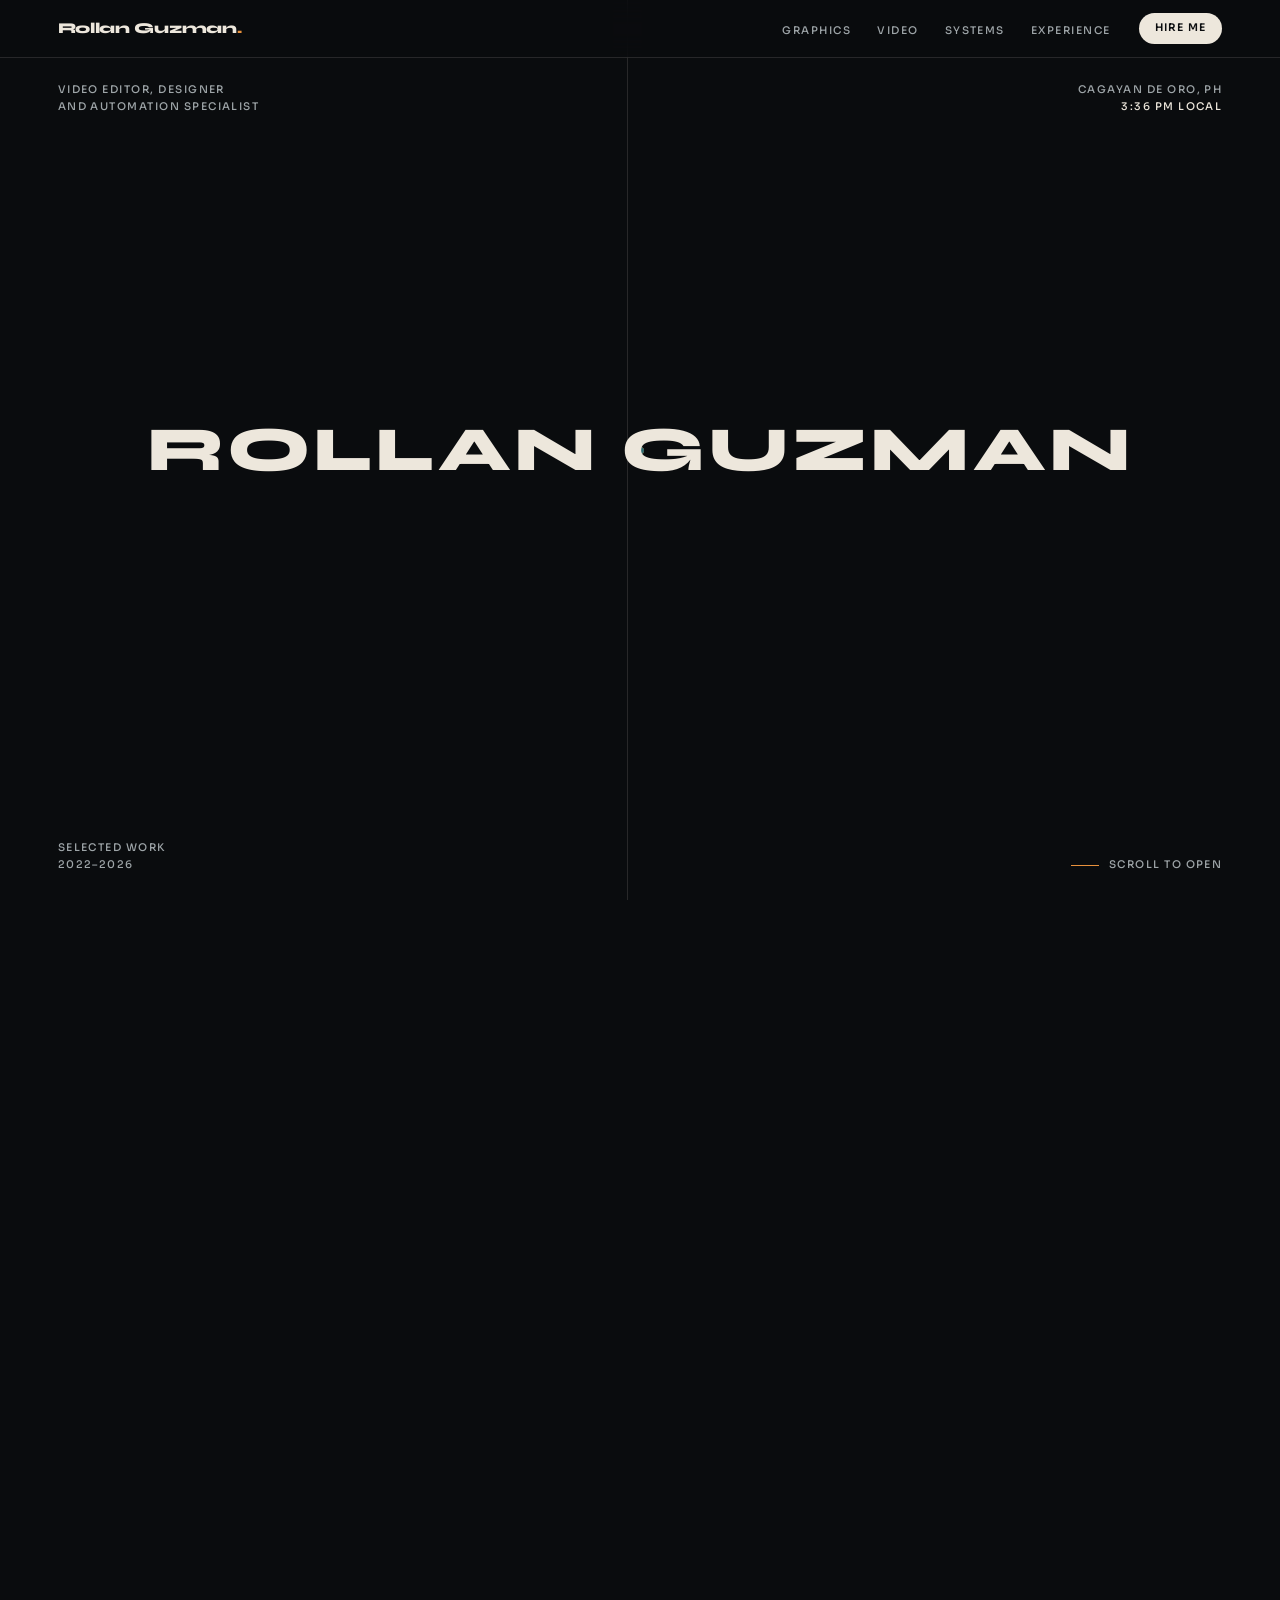
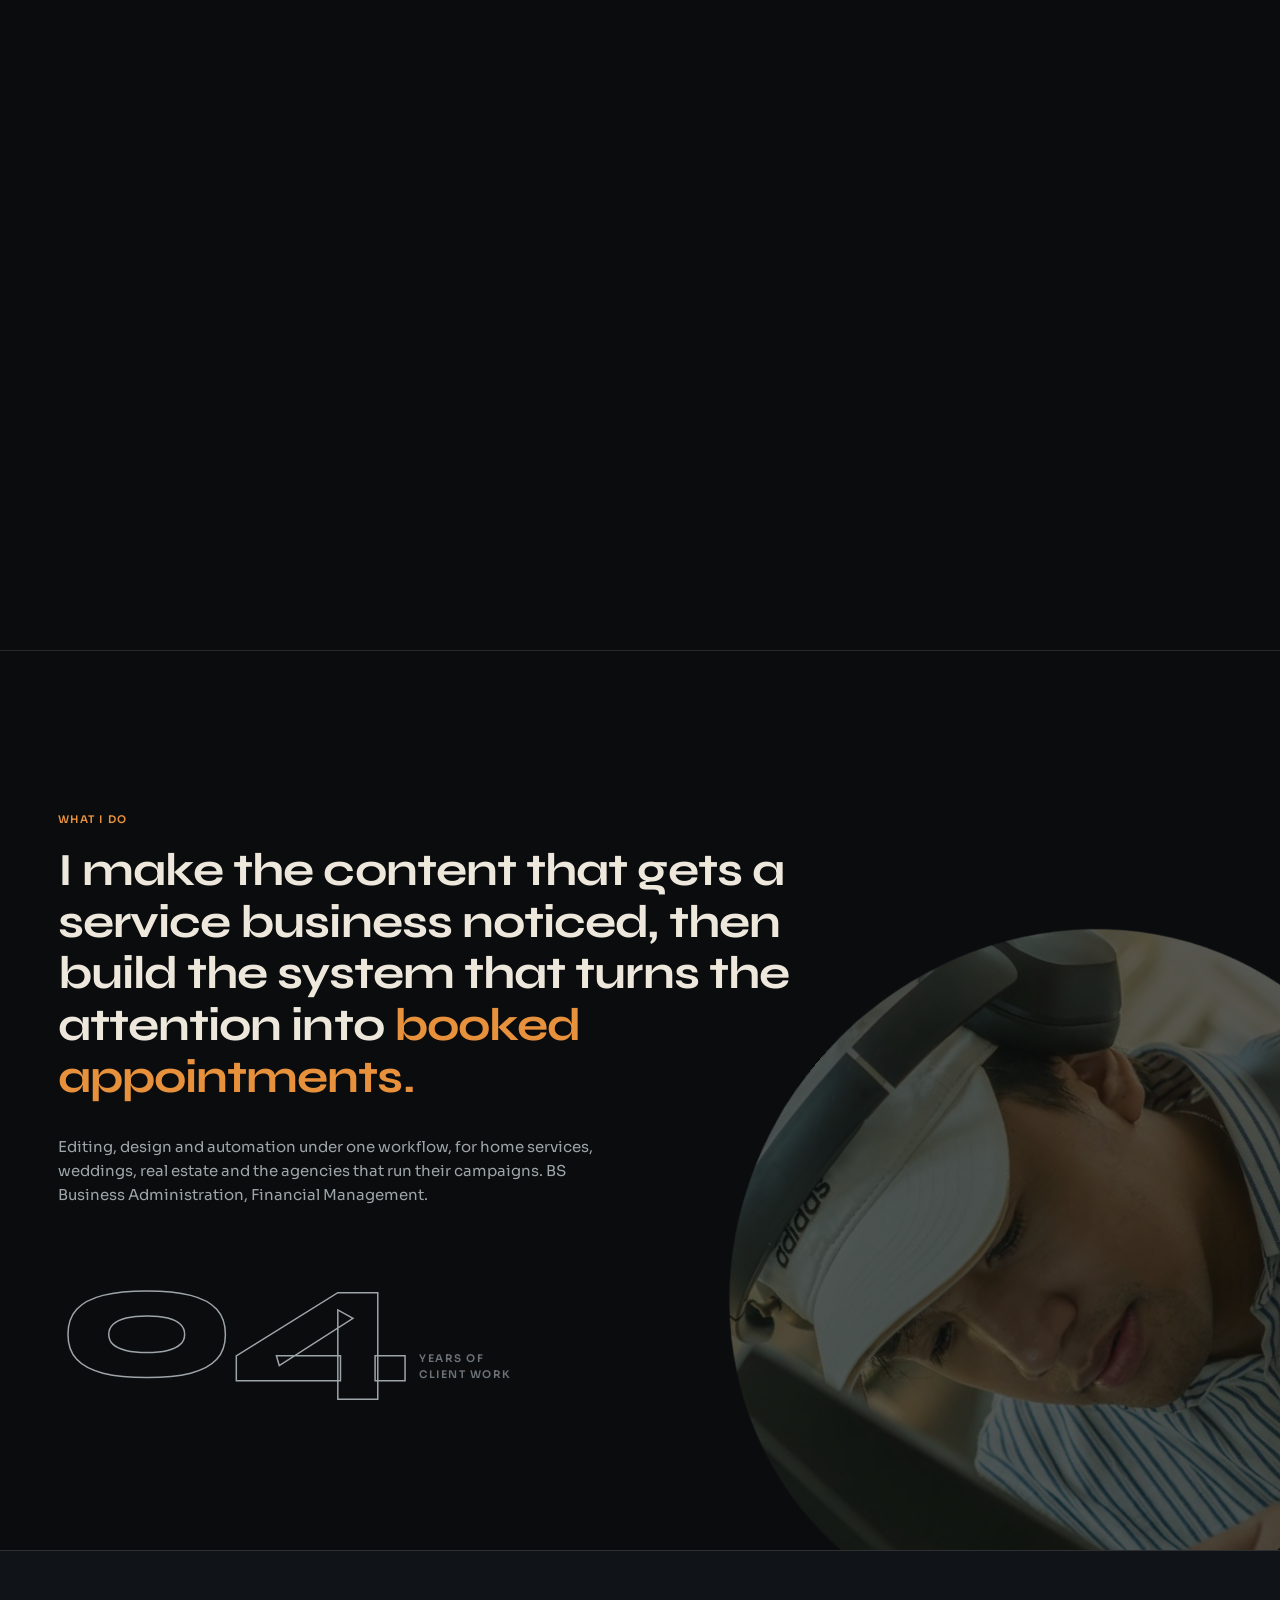
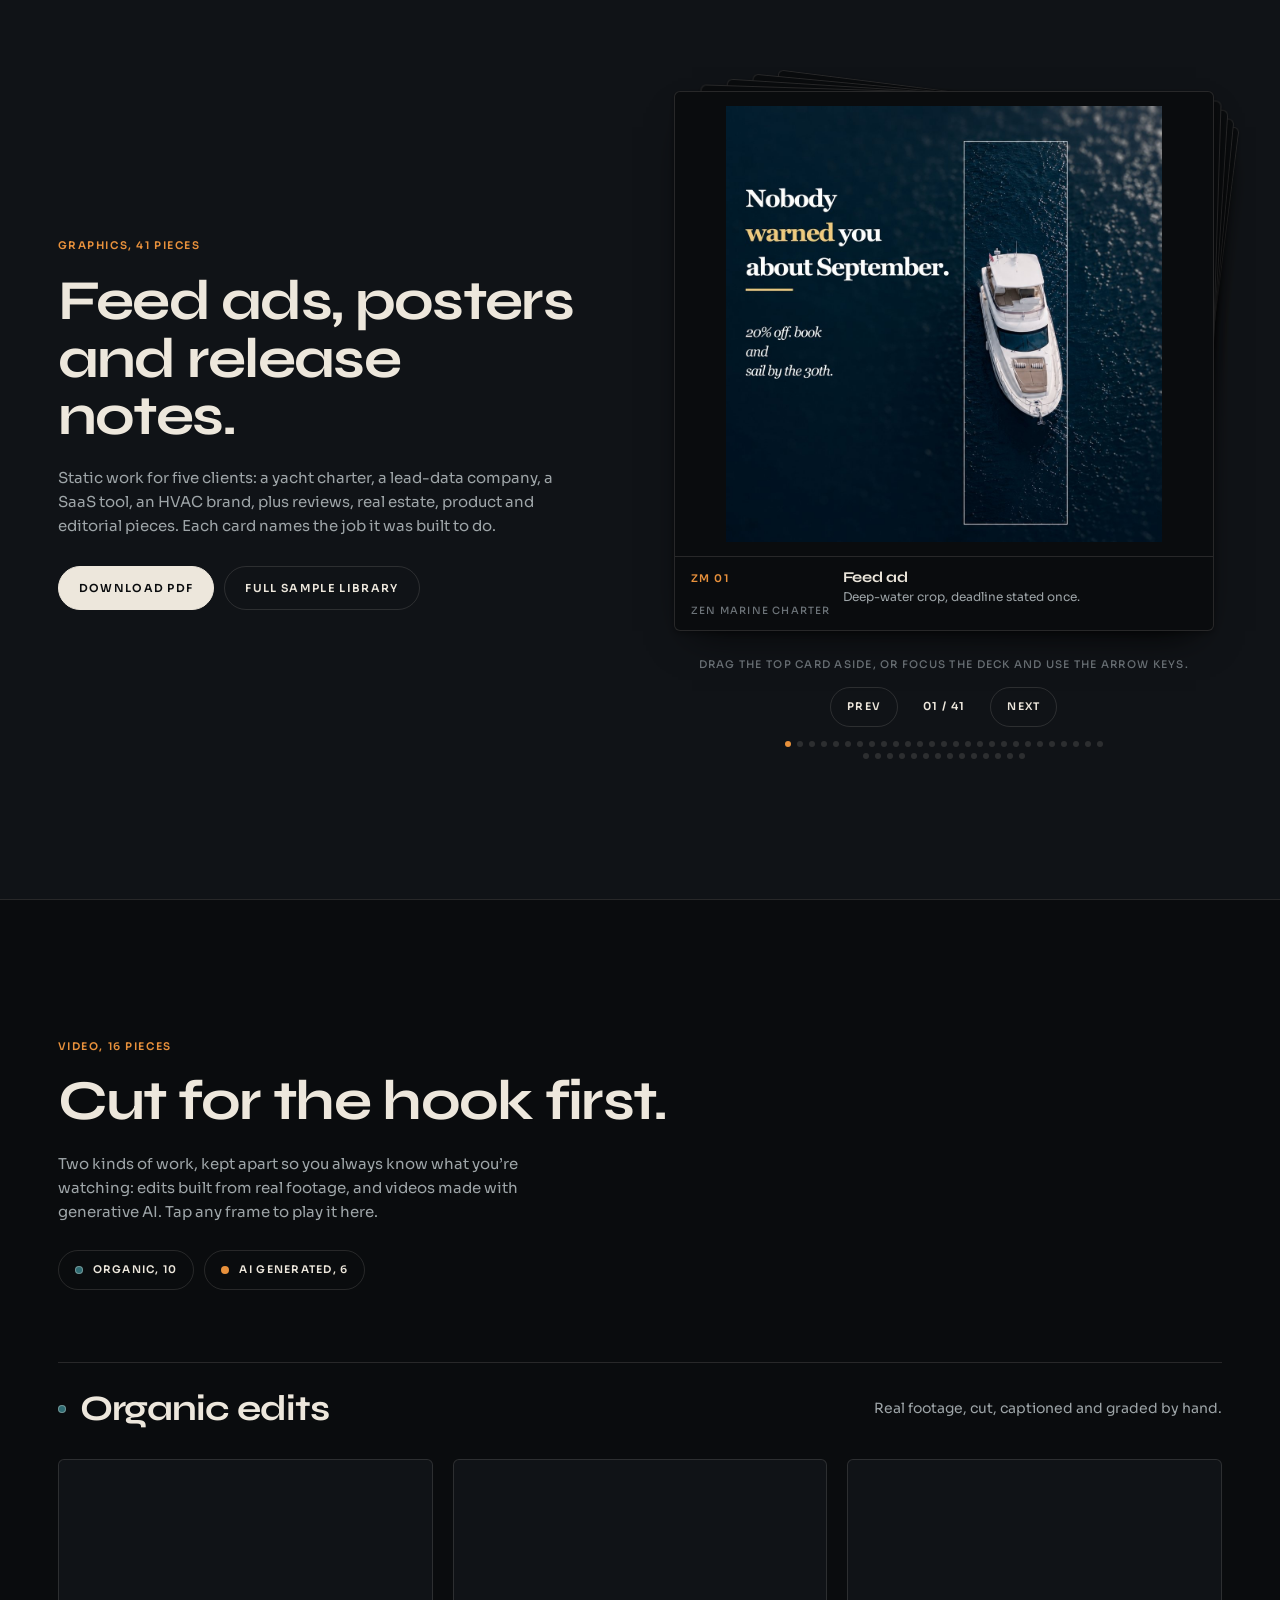
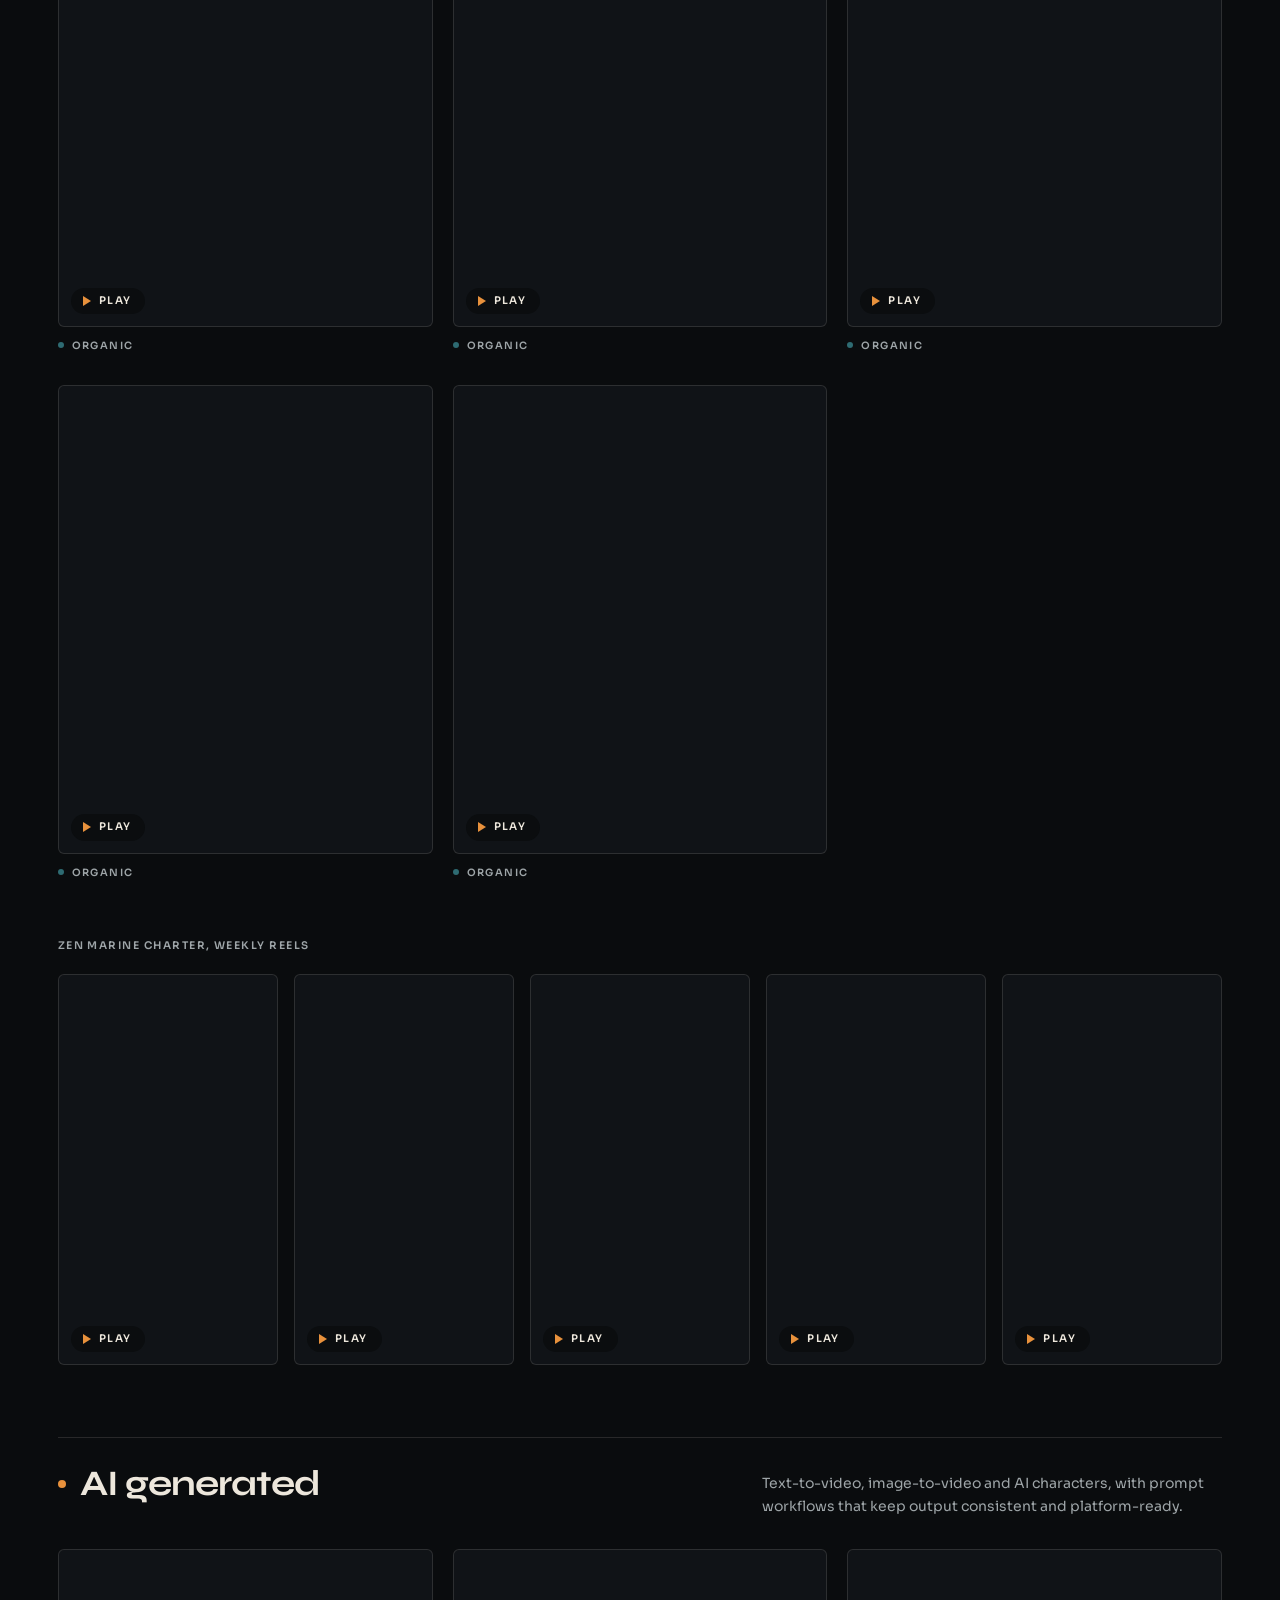
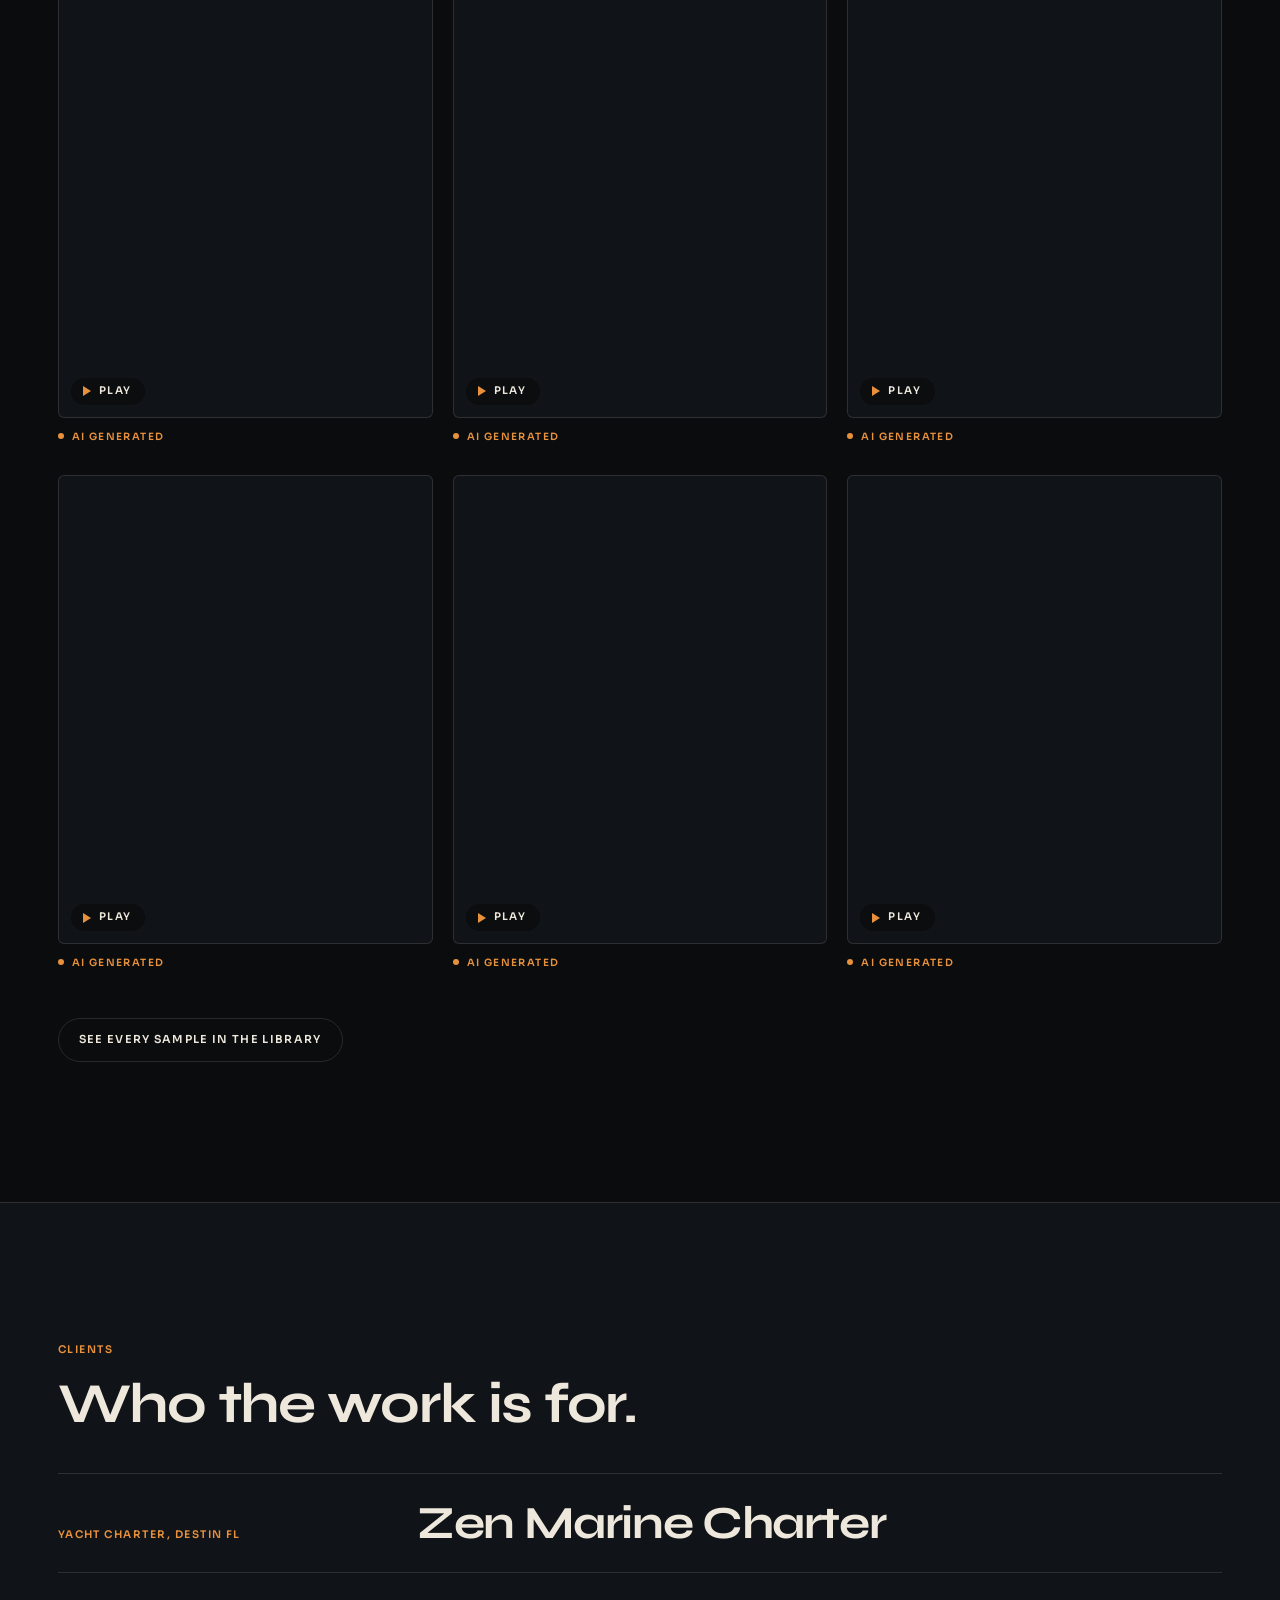
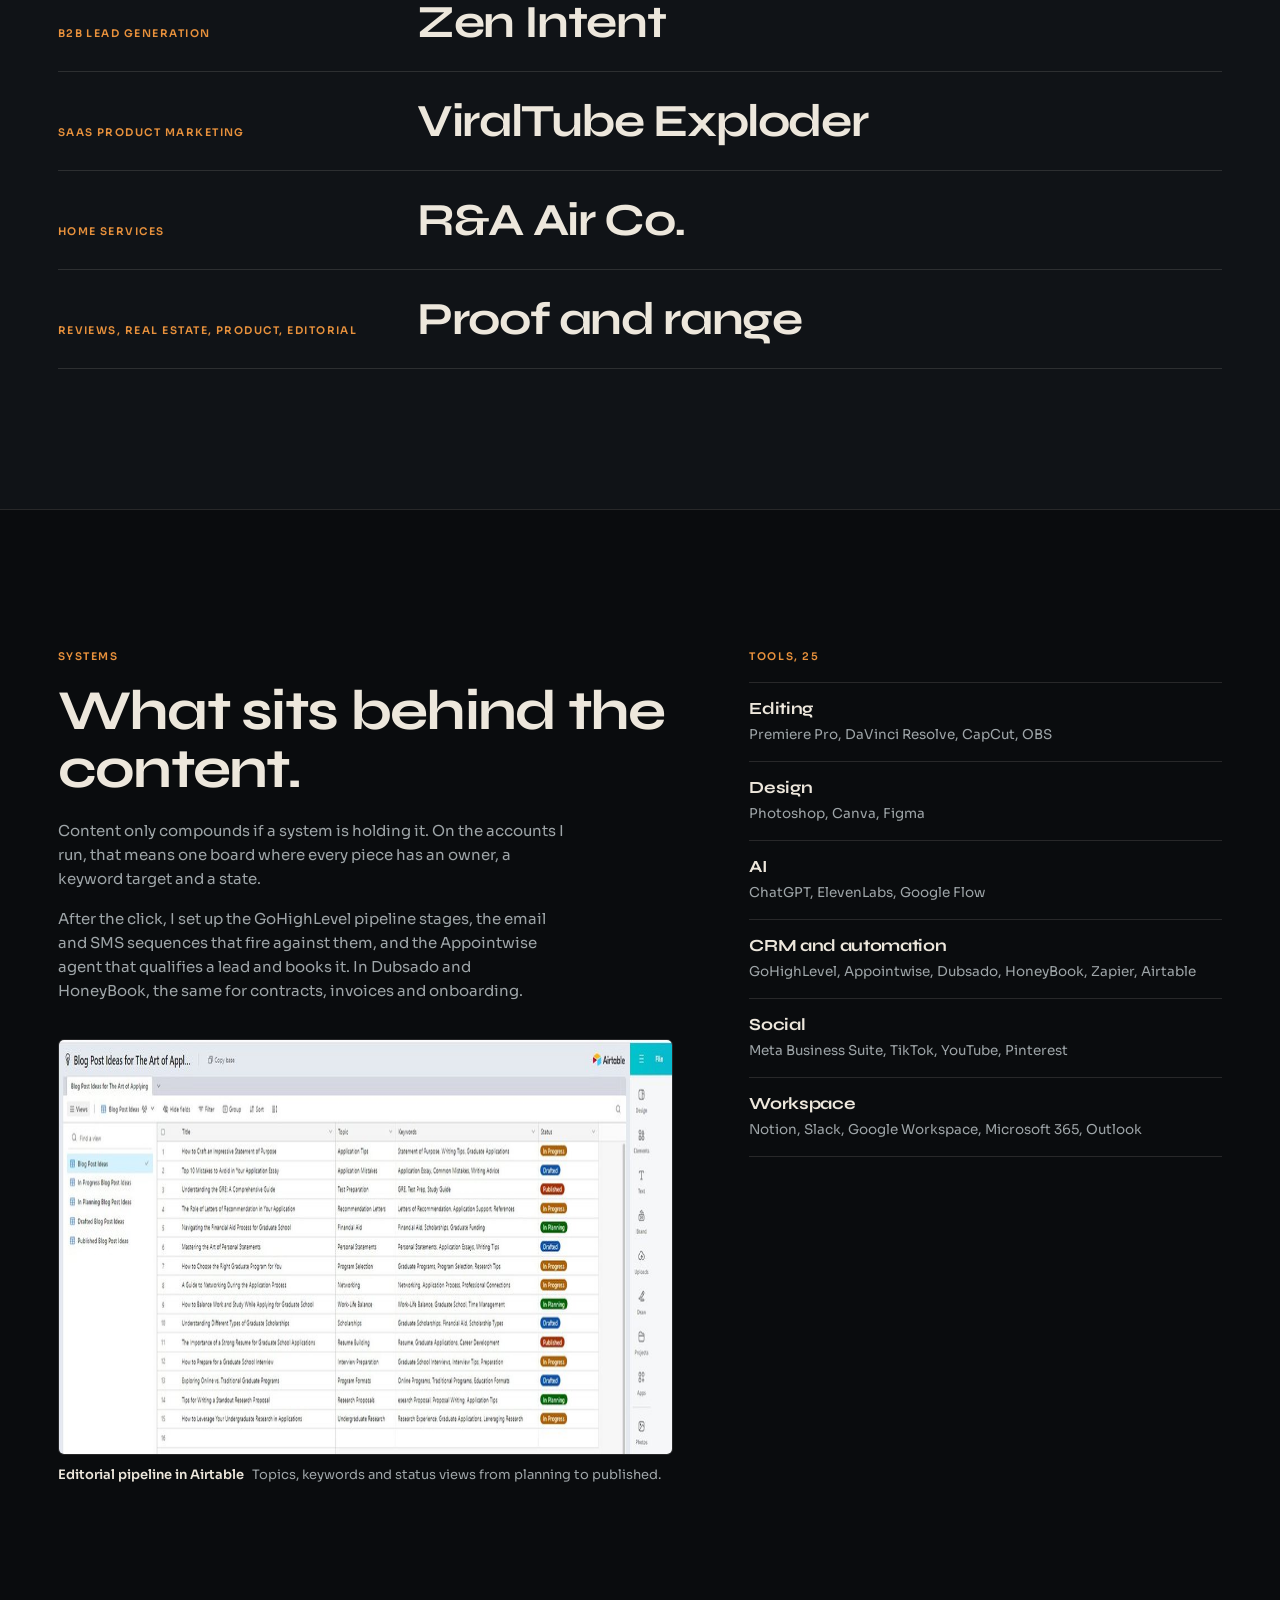
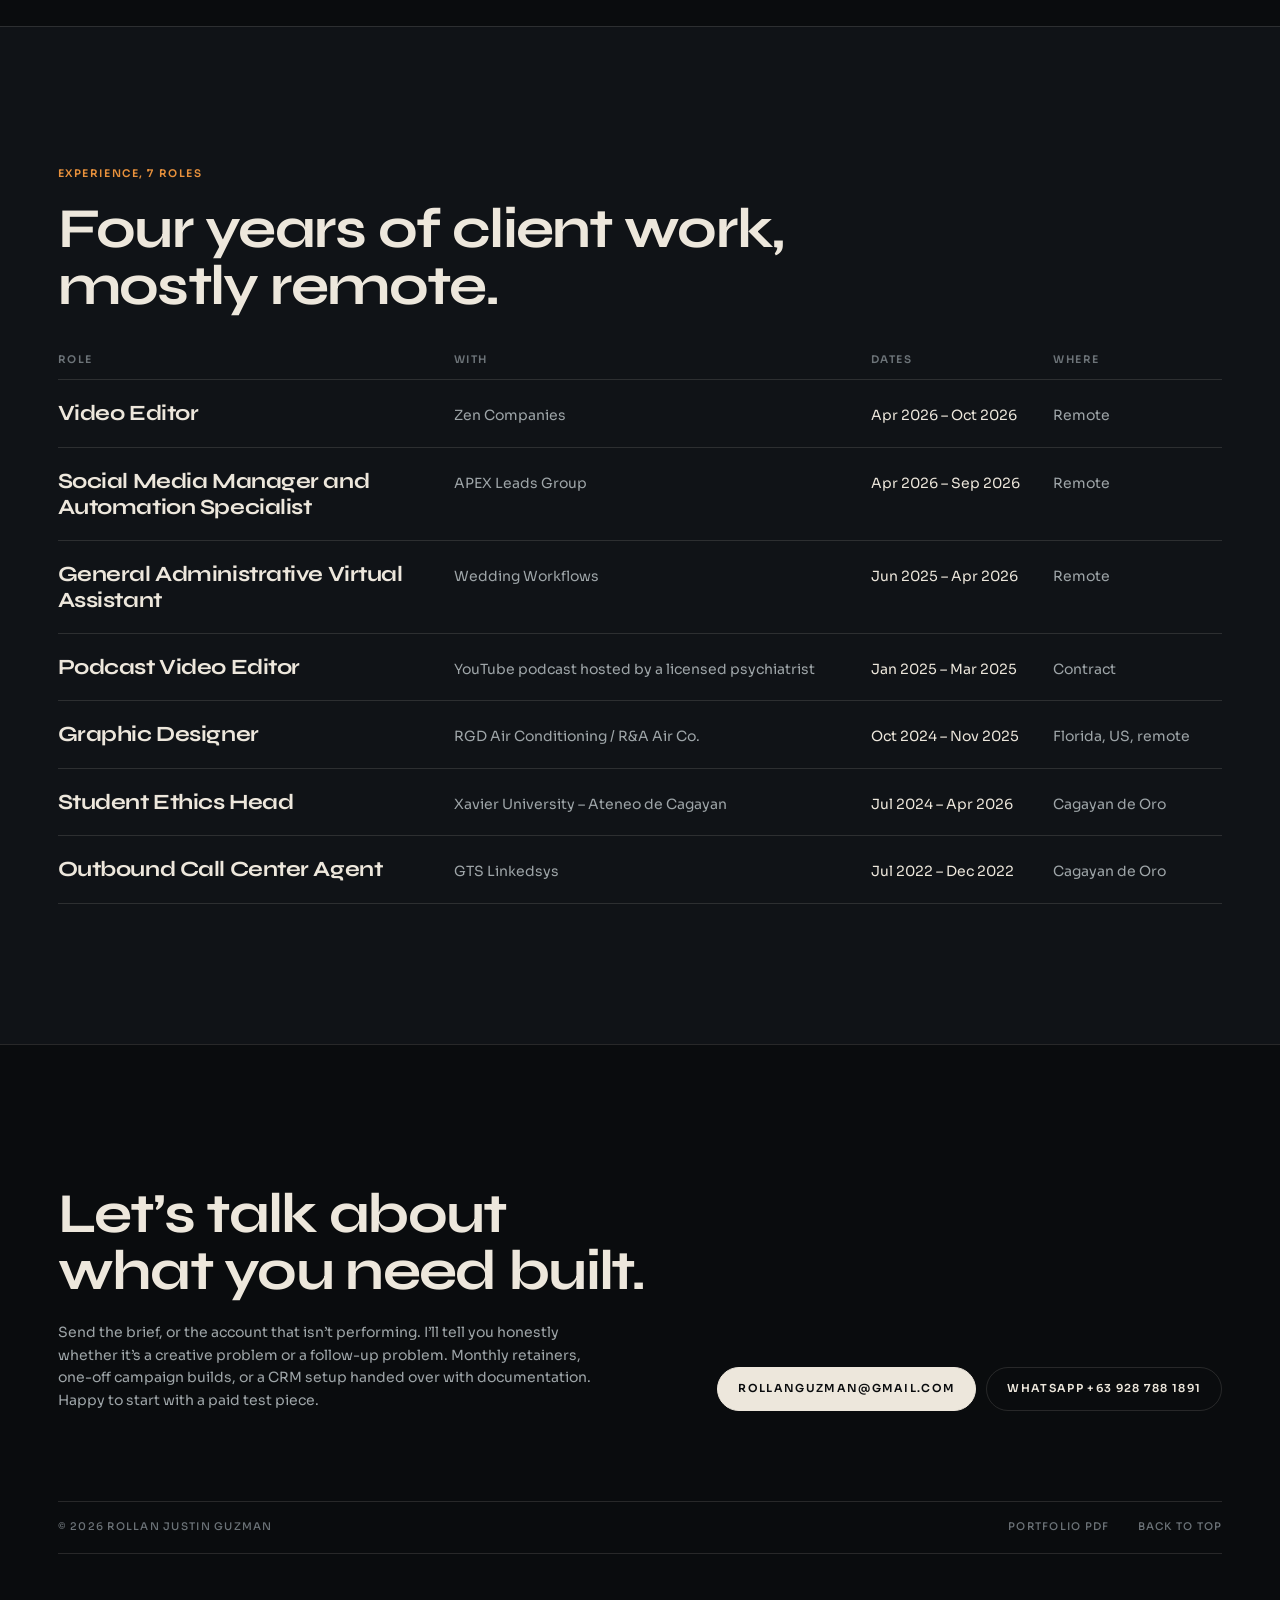
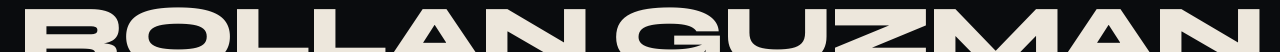
==== commit d4b1b863: "Add files via upload" ====
--- a/index.html
+++ b/index.html
@@ -226,7 +226,7 @@
     <table>
       <thead><tr><th scope="col">Role</th><th scope="col">With</th><th scope="col">Dates</th><th scope="col">Where</th></tr></thead>
       <tbody>
-        <tr><th scope="row">Video Editor</th><td>Zen Companies</td><td>Apr 2026 – present</td><td>Remote</td></tr>
+        <tr><th scope="row">Video Editor</th><td>Zen Companies</td><td>Apr 2026 – Oct 2026</td><td>Remote</td></tr>
         <tr><th scope="row">Social Media Manager and Automation Specialist</th><td>APEX Leads Group</td><td>Apr 2026 – Sep 2026</td><td>Remote</td></tr>
         <tr><th scope="row">General Administrative Virtual Assistant</th><td>Wedding Workflows</td><td>Jun 2025 – Apr 2026</td><td>Remote</td></tr>
         <tr><th scope="row">Podcast Video Editor</th><td>YouTube podcast hosted by a licensed psychiatrist</td><td>Jan 2025 – Mar 2025</td><td>Contract</td></tr>
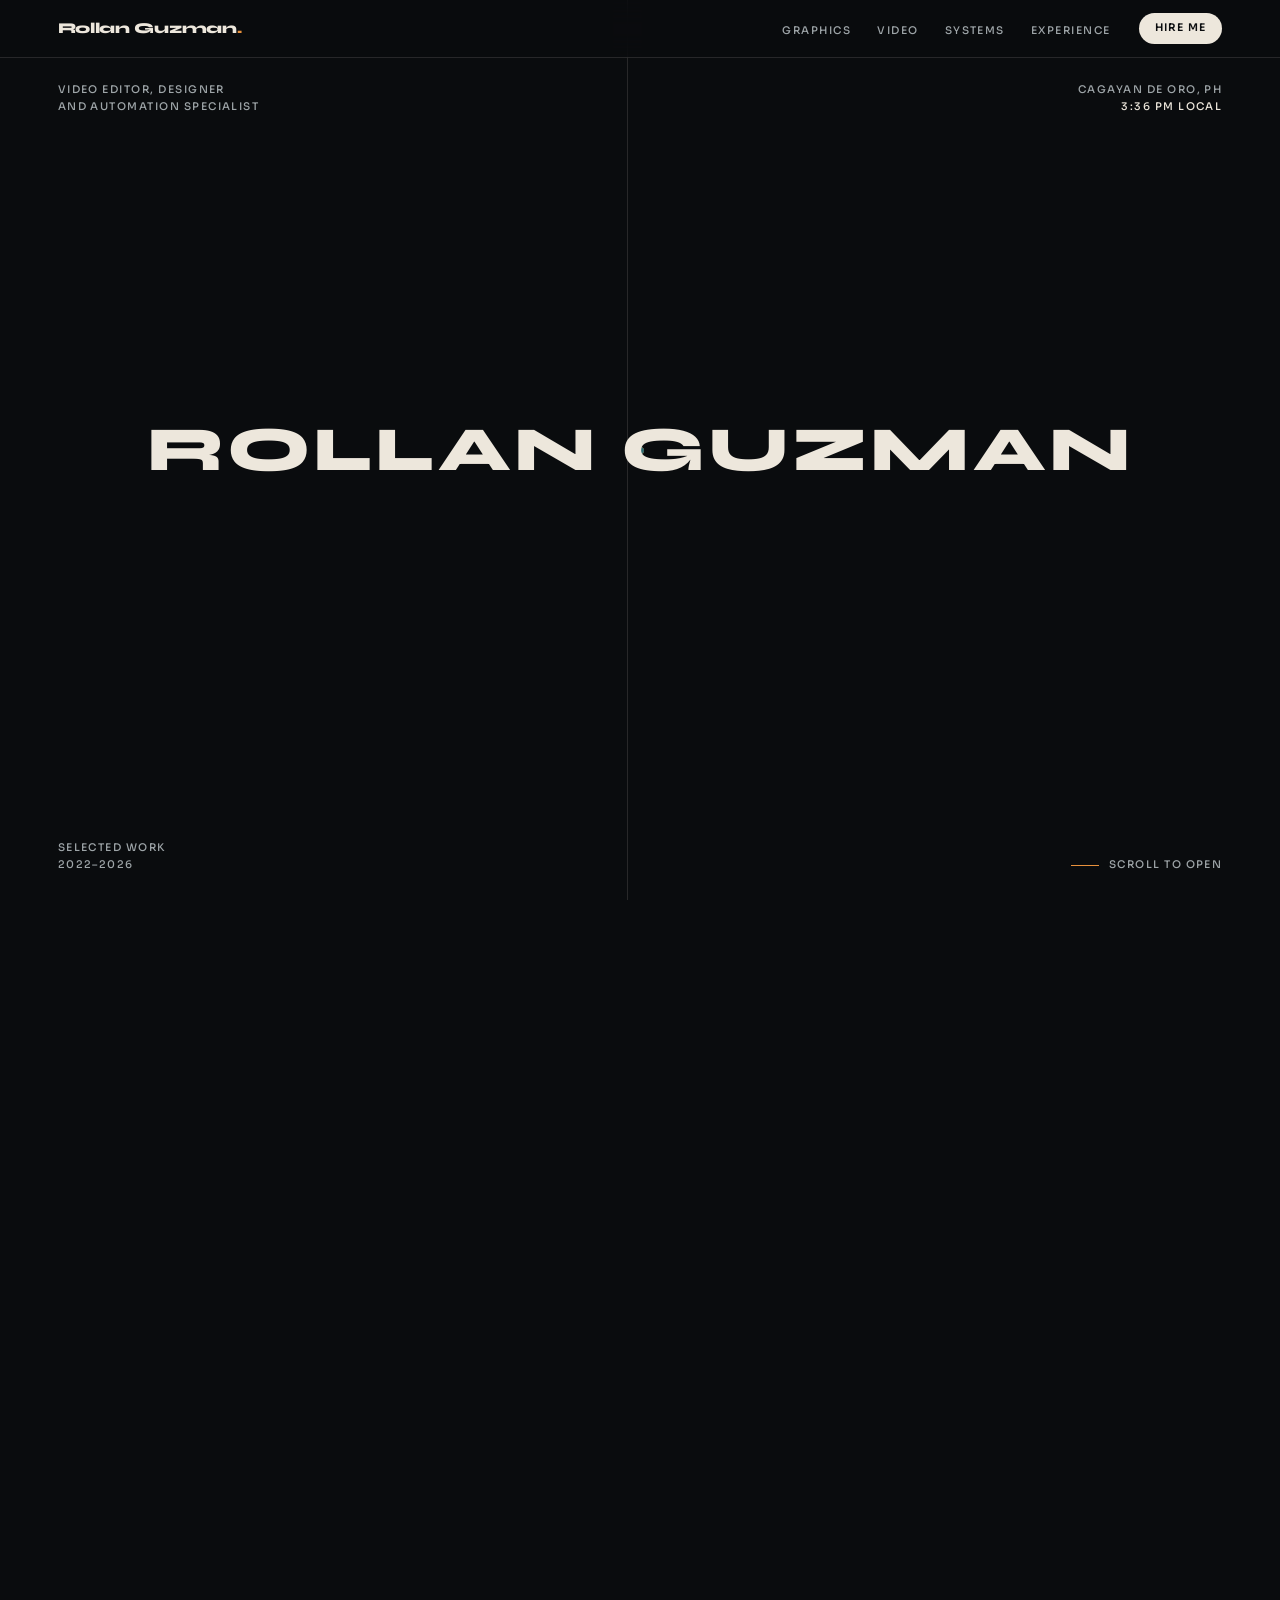
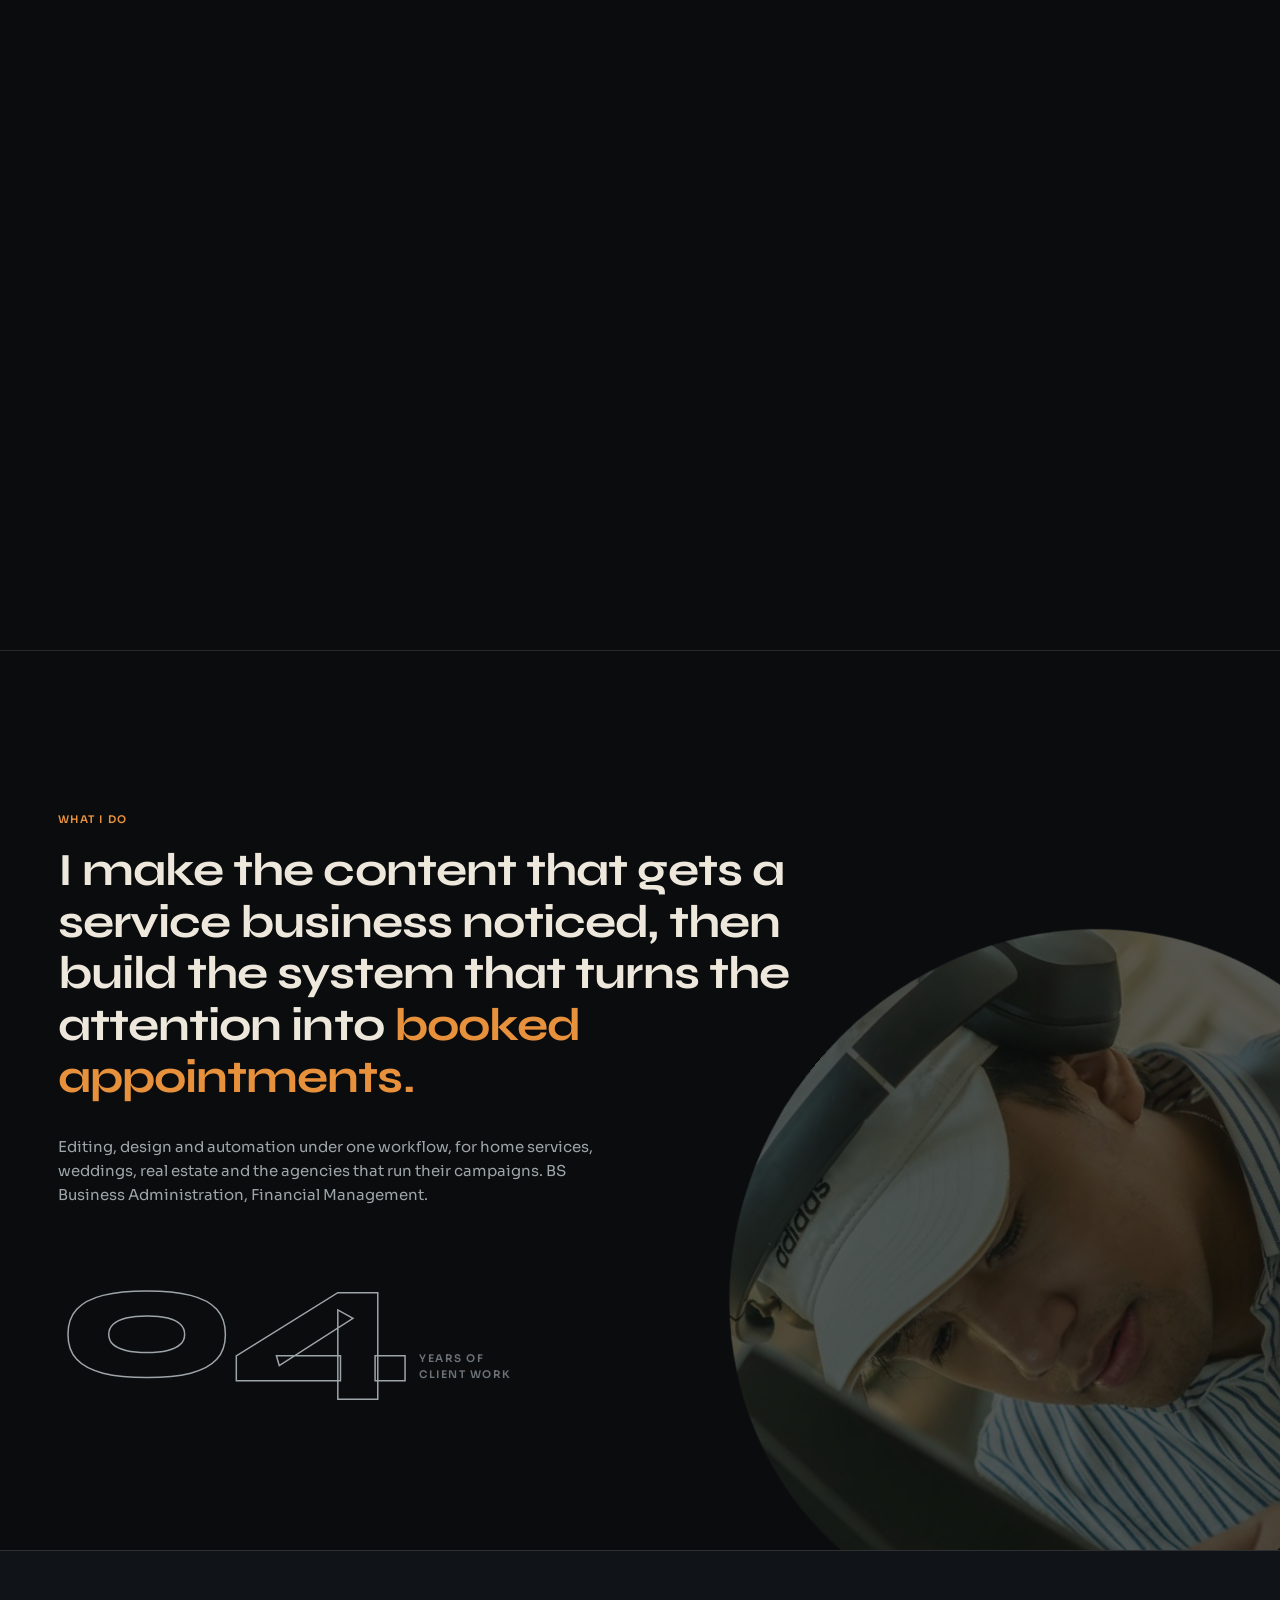
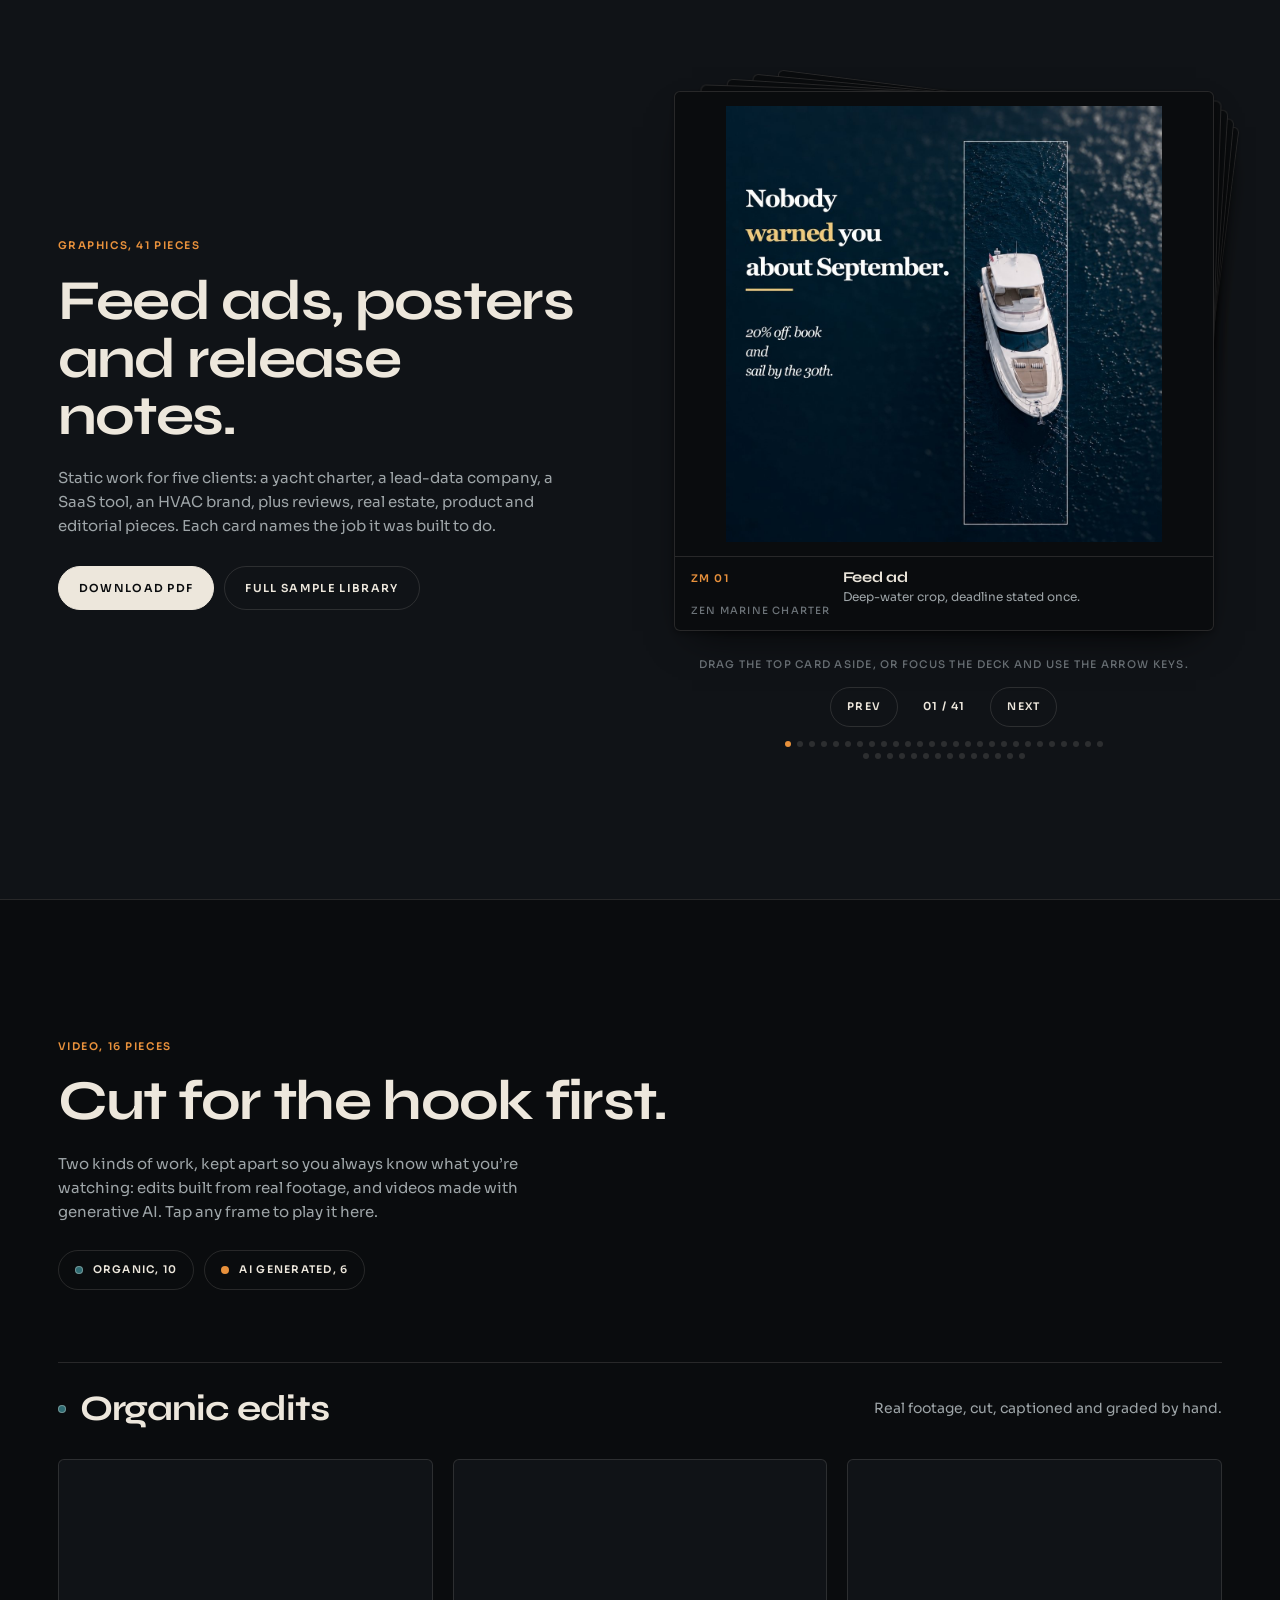
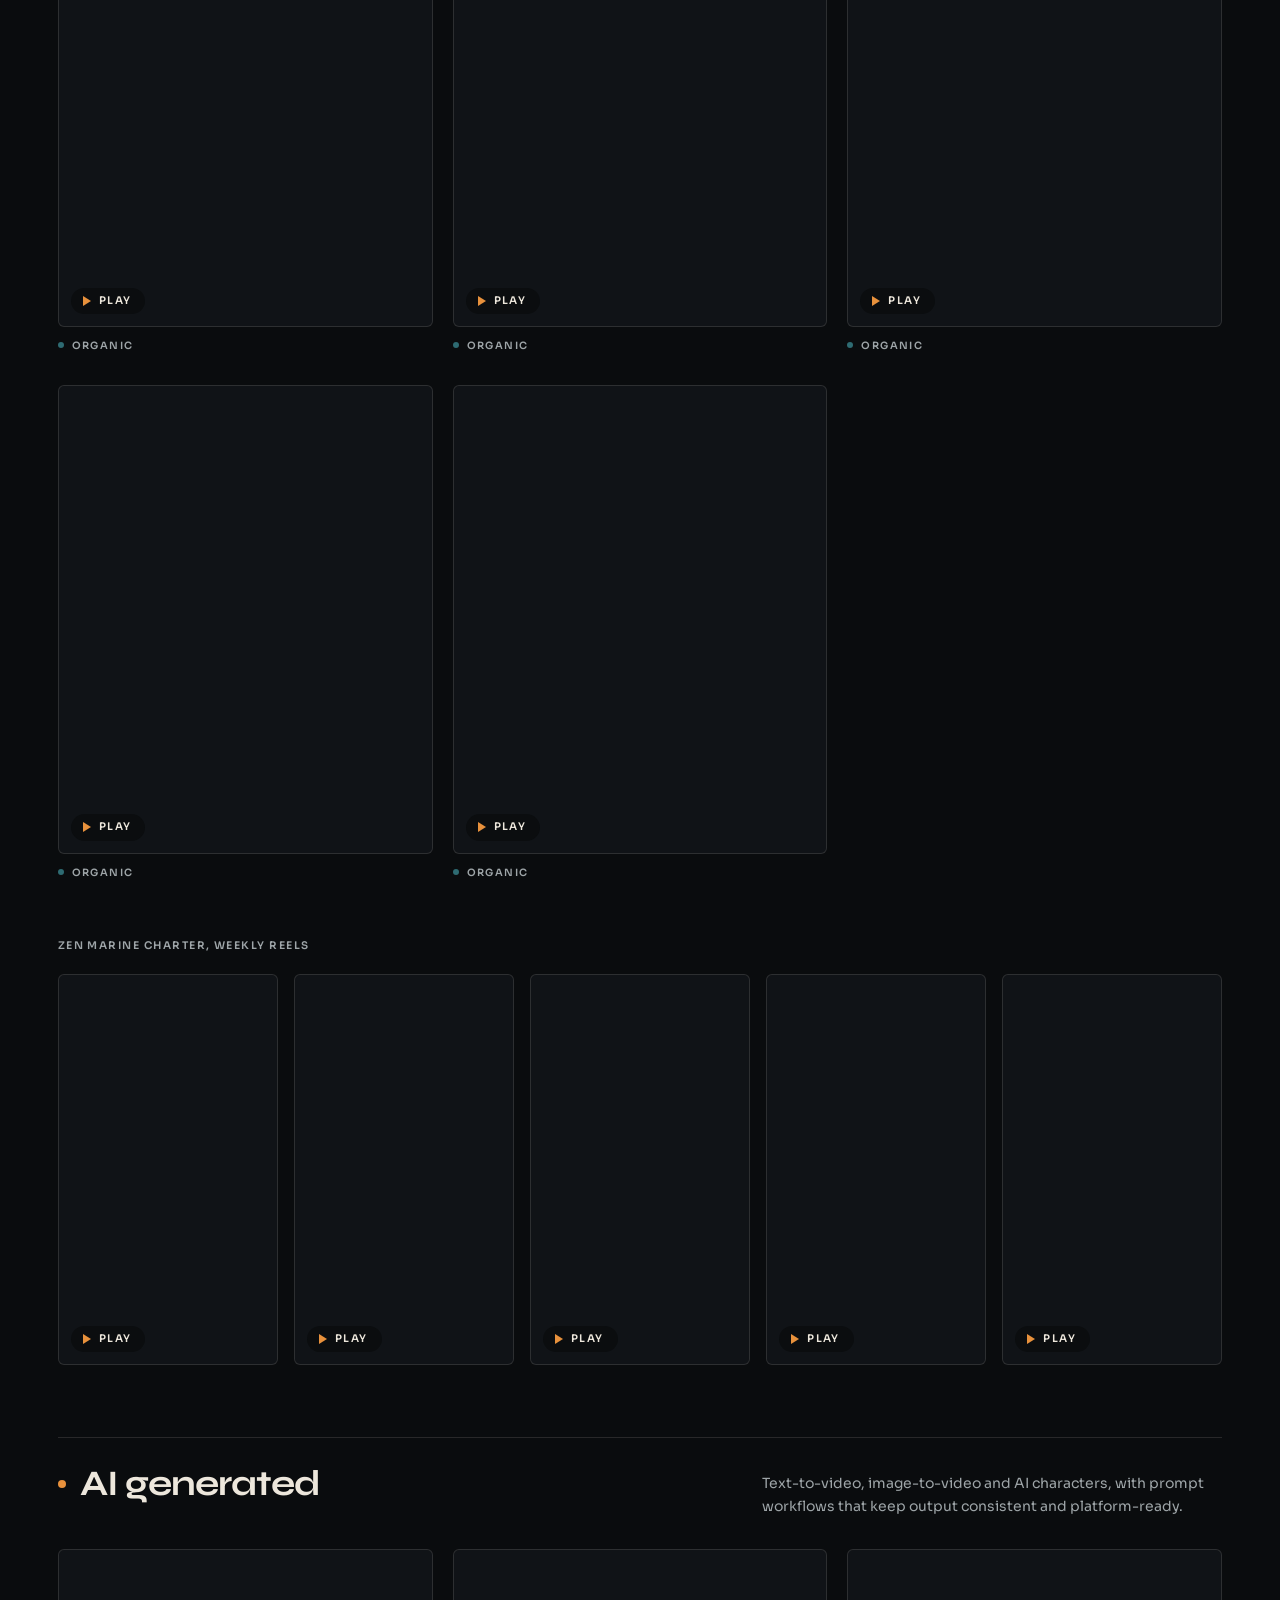
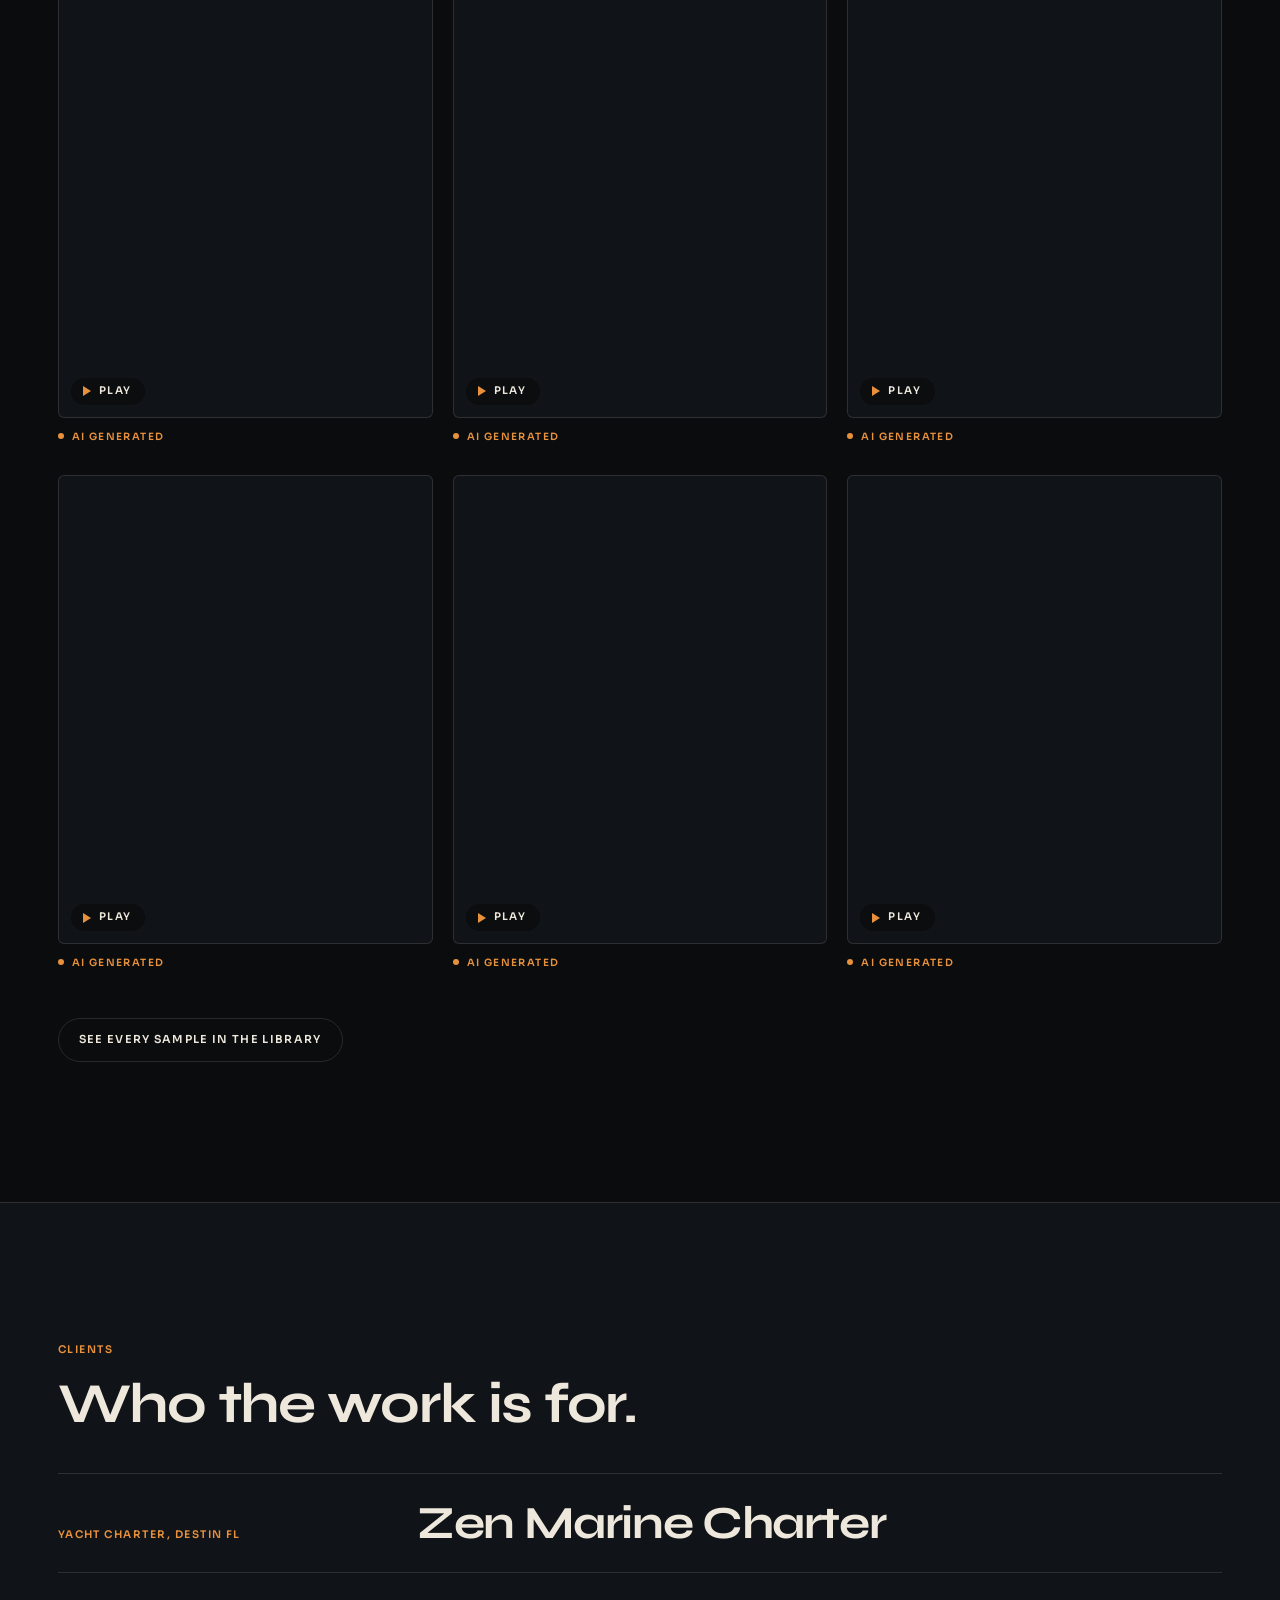
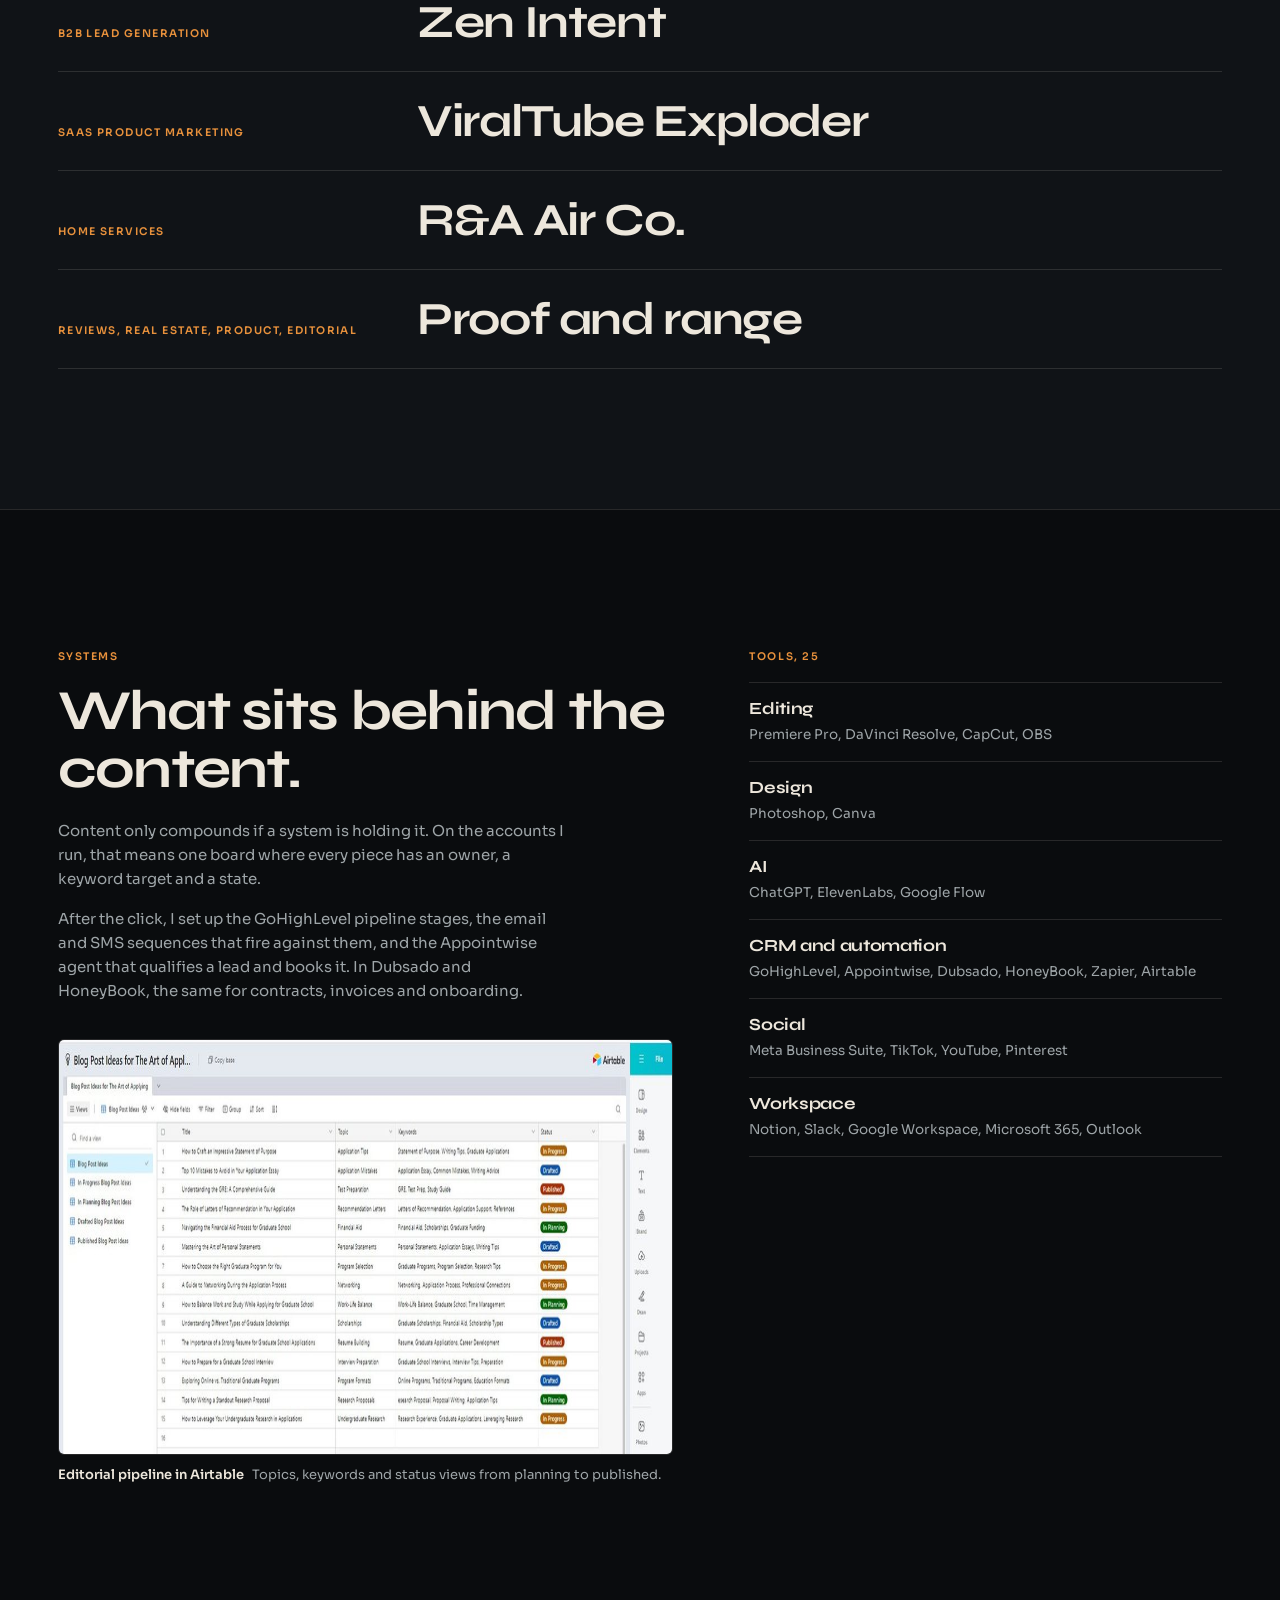
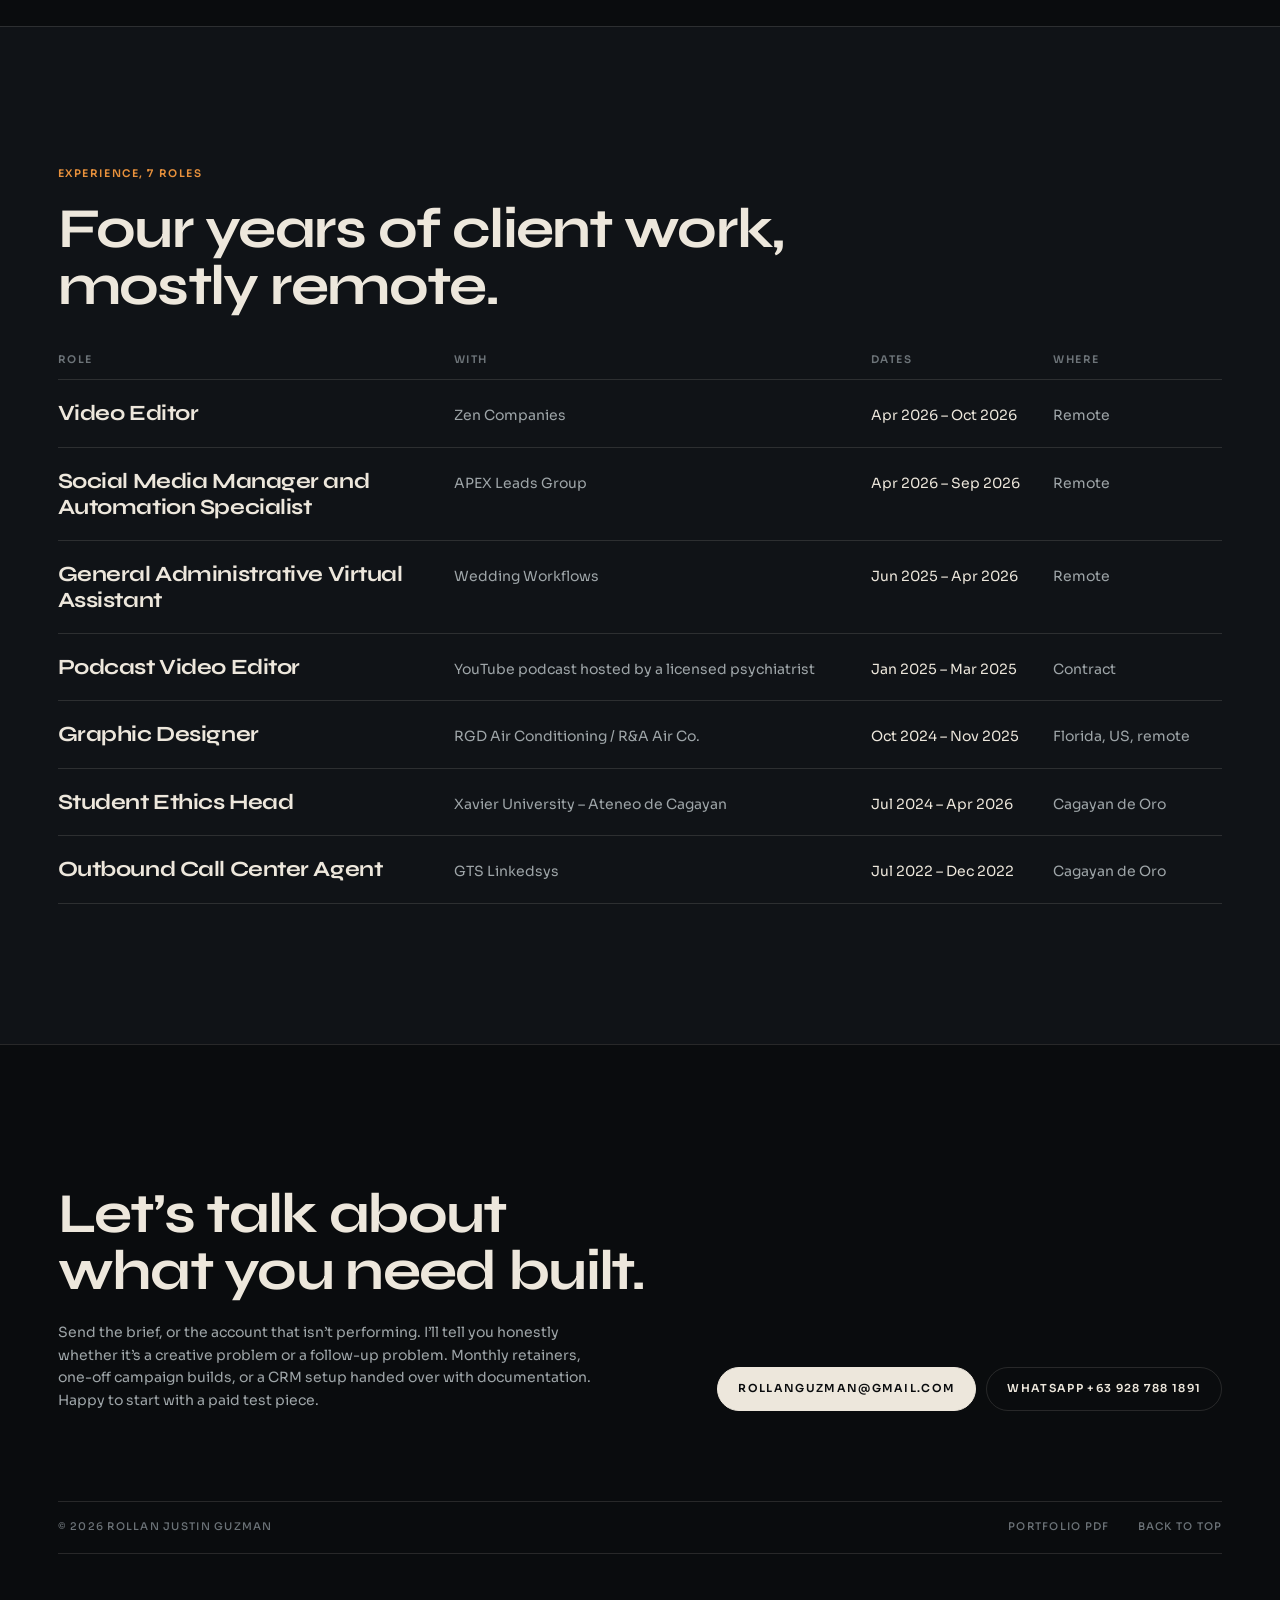
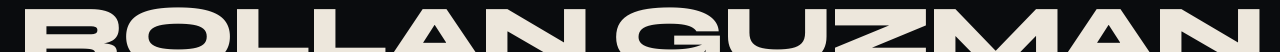
==== commit 30a728de: "Update index.html" ====
--- a/index.html
+++ b/index.html
@@ -209,7 +209,7 @@
     <p class="label">Tools, 25</p>
     <dl>
       <div><dt>Editing</dt><dd>Premiere Pro, DaVinci Resolve, CapCut, OBS</dd></div>
-      <div><dt>Design</dt><dd>Photoshop, Canva, Figma</dd></div>
+      <div><dt>Design</dt><dd>Photoshop, Canva </dd></div>
       <div><dt>AI</dt><dd>ChatGPT, ElevenLabs, Google Flow</dd></div>
       <div><dt>CRM and automation</dt><dd>GoHighLevel, Appointwise, Dubsado, HoneyBook, Zapier, Airtable</dd></div>
       <div><dt>Social</dt><dd>Meta Business Suite, TikTok, YouTube, Pinterest</dd></div>
